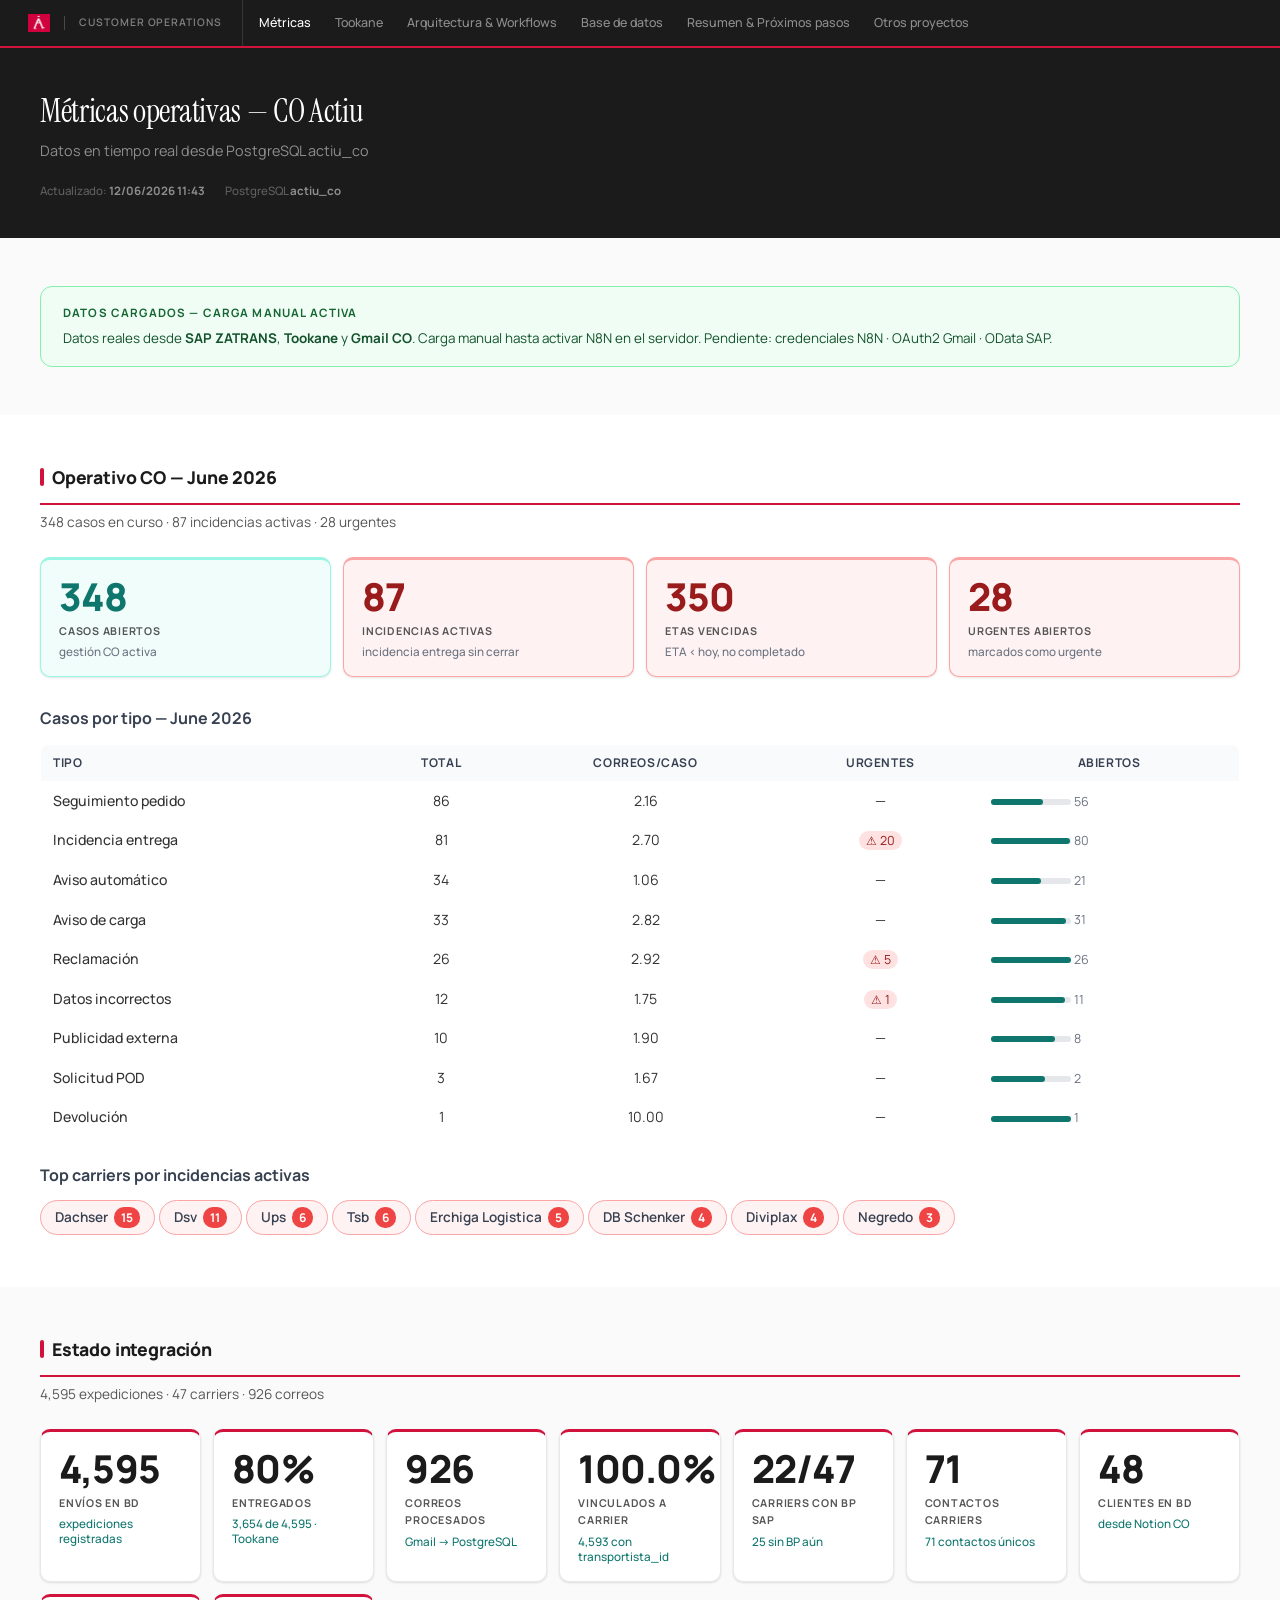
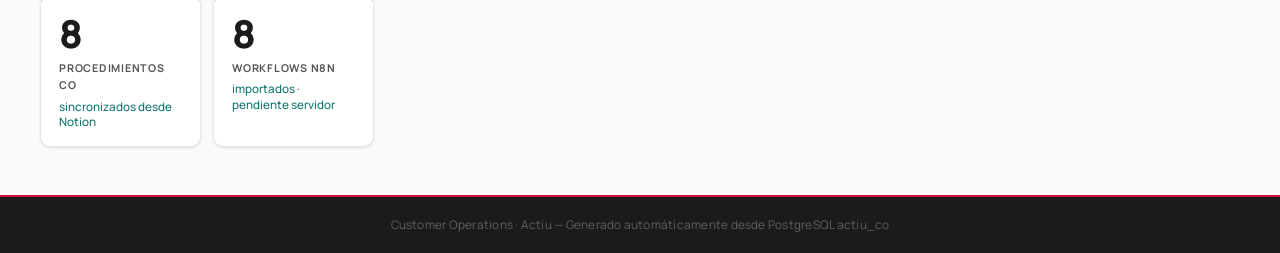
==== index.html @ 45775bd5 "resumen ejecutivo: tono mas moderado en acuerdo SAP-N8N" ====
<!DOCTYPE html>
<html lang="es">
<head>
<meta charset="utf-8"/>
<meta name="viewport" content="width=device-width, initial-scale=1.0"/>
<title>CO Actiu &mdash; SAP &harr; Tookane</title>
<link rel="preconnect" href="https://fonts.googleapis.com"/>
<link rel="preconnect" href="https://fonts.gstatic.com" crossorigin="anonymous"/>
<link href="https://fonts.googleapis.com/css2?family=Instrument+Serif:ital@0;1&amp;family=Manrope:wght@400;500;600;700;800&amp;display=swap" rel="stylesheet"/>
<style>/* ── Variables — Actiu brand (actiu.com/es) ──────────────────────── */
:root {
  --black:   #1B1B1B;
  --orange:  #D1123C;   /* primary: Actiu deep red */
  --orange2: #B01035;   /* hover: darker red */
  --teal:    #0F766E;
  --red:     #B91C1C;
  --amber:   #92400E;
  --green:   #166534;
  --purple:  #6B21A8;
  --gray5:   #6B7280;
  --gray3:   #D1D5DB;
  --gray1:   #fafafa;
  --white:   #FFFFFF;
  --text:    #333333;
  --text2:   #555555;
  --border:  #E8E8E8;
  --radius:  10px;
  --shadow:  0 1px 3px rgba(0,0,0,.07), 0 1px 2px rgba(0,0,0,.05);
}

/* ── Reset ───────────────────────────────────────────────────────── */
*, *::before, *::after { box-sizing: border-box; margin: 0; padding: 0; }
html { scroll-behavior: smooth; }
body {
  font-family: 'Manrope', -apple-system, sans-serif;
  background: var(--gray1);
  color: var(--text);
  font-size: 15px;
  line-height: 1.65;
  -webkit-font-smoothing: antialiased;
  display: flex;
  flex-direction: column;
  min-height: 100vh;
}

/* ── STICKY FOOTER ───────────────────────────────────────────────── */
.page-content { flex: 1; display: flex; flex-direction: column; }

::-webkit-scrollbar { width: 6px; height: 6px; }
::-webkit-scrollbar-track { background: transparent; }
::-webkit-scrollbar-thumb { background: var(--gray3); border-radius: 3px; }

/* ── NAV ─────────────────────────────────────────────────────────── */
nav {
  position: sticky; top: 0; z-index: 200;
  background: var(--black);
  padding: 0 28px;
  display: flex; align-items: stretch; gap: 0;
  flex-wrap: wrap;
  border-bottom: 2px solid var(--orange);
}
.nav-brand {
  display: flex; align-items: center; gap: 8px;
  padding: 14px 20px 14px 0; margin-right: 4px;
  border-right: 1px solid rgba(255,255,255,.12);
  white-space: nowrap;
  text-decoration: none;
}
.nav-brand .logo-dot {
  width: 8px; height: 8px; border-radius: 50%;
  background: var(--orange); flex-shrink: 0;
}
.nav-brand span { color: white; font-weight: 800; font-size: .9rem; letter-spacing: .03em; }
nav a.nav-link {
  color: rgba(255,255,255,.5);
  text-decoration: none;
  padding: 0 12px;
  font-size: .78rem; font-weight: 500;
  display: flex; align-items: center;
  transition: color .12s, background .12s;
  white-space: nowrap;
  border-bottom: 2px solid transparent;
  margin-bottom: -2px;
}
nav a.nav-link:hover { color: white; background: rgba(255,255,255,.06); border-bottom-color: var(--orange); }
nav a.nav-link.active { color: white; border-bottom-color: var(--orange); }

/* ── HERO ────────────────────────────────────────────────────────── */
.hero { background: var(--black); color: white; padding: 44px 40px 38px; }
.hero-inner { max-width: 900px; }
.hero h1 {
  font-family: 'Instrument Serif', Georgia, serif;
  font-size: 2rem; font-weight: 400;
  letter-spacing: -.01em; line-height: 1.2; margin-bottom: 9px;
}
.hero p { color: rgba(255,255,255,.5); font-size: .9rem; max-width: 580px; }
.hero-meta { margin-top: 18px; display: flex; gap: 20px; align-items: center; flex-wrap: wrap; }
.hero-chip { font-size: .72rem; color: rgba(255,255,255,.3); font-weight: 500; }
.hero-chip strong { color: rgba(255,255,255,.5); }

/* ── SECTION ─────────────────────────────────────────────────────── */
section { padding: 48px 40px; background: var(--white); }
section:nth-child(odd) { background: var(--gray1); }
h2.section-title {
  font-size: 1.1rem; font-weight: 800; color: var(--black);
  letter-spacing: -.01em;
  padding-bottom: 11px;
  border-bottom: 2px solid var(--orange);
  display: flex; align-items: center; gap: 8px;
  margin-bottom: 6px;
}
h2.section-title::before {
  content: ''; display: inline-block;
  width: 4px; height: 18px; background: var(--orange);
  border-radius: 2px; flex-shrink: 0;
}
p.section-sub { color: var(--text2); font-size: .85rem; margin-bottom: 24px; }

/* ── KPI GRID ────────────────────────────────────────────────────── */
.kpi-grid {
  display: grid;
  grid-template-columns: repeat(auto-fill, minmax(160px, 1fr));
  gap: 12px;
}
.kpi-card {
  background: var(--white);
  border-radius: var(--radius);
  padding: 18px 18px 16px;
  border: 1px solid var(--border);
  border-top: 3px solid var(--orange);
  box-shadow: var(--shadow);
  transition: transform .12s, box-shadow .12s;
}
.kpi-card:hover { transform: translateY(-1px); box-shadow: 0 4px 12px rgba(0,0,0,.09); }
.kpi-card .kpi-value {
  font-size: 2.4rem; font-weight: 900;
  color: var(--black); line-height: 1; letter-spacing: -.02em;
}
.kpi-card .kpi-label {
  font-size: .67rem; color: var(--text2);
  font-weight: 700; letter-spacing: .07em; text-transform: uppercase;
  margin-top: 6px;
}
.kpi-card .kpi-sub { font-size: .73rem; color: var(--teal); margin-top: 5px; font-weight: 500; line-height: 1.3; }

/* ── NOTEBOOK CONTENT ────────────────────────────────────────────── */
.nb-markdown h1, .nb-markdown h2 {
  font-size: 1.05rem; font-weight: 800; color: var(--black);
  margin: 28px 0 7px; padding-bottom: 5px;
  border-bottom: 1px solid var(--border);
}
.nb-markdown h3 { font-size: .95rem; font-weight: 700; color: #222; margin: 20px 0 4px; }
.nb-markdown h4 { font-size: .87rem; font-weight: 600; color: #444; margin: 14px 0 3px; }
.nb-markdown p { color: #333; margin: 0 0 10px; font-size: .91rem; }
.nb-markdown ul, .nb-markdown ol { padding-left: 20px; margin: 0 0 10px; color: #333; font-size: .91rem; }
.nb-markdown li { margin-bottom: 3px; }
.nb-markdown strong { color: var(--black); font-weight: 700; }
.nb-markdown em { color: #555; }
.nb-markdown code {
  background: #F0EFED; padding: 1px 5px; border-radius: 3px;
  font-family: 'Fira Code', 'SF Mono', Consolas, monospace;
  font-size: .83em; color: var(--black);
}
.nb-markdown blockquote {
  border-left: 3px solid var(--orange); margin: 12px 0; padding: 9px 14px;
  background: #FEF5EC; color: #7A3A0A; border-radius: 0 4px 4px 0; font-size: .9rem;
}
.nb-markdown hr { border: none; border-top: 1px solid var(--border); margin: 20px 0; }
.nb-output { margin: 18px 0; }
.nb-output img { max-width: 100%; display: block; margin: 0 auto; border-radius: 6px; box-shadow: var(--shadow); }

/* notebook tables */
.nb-output table, .nb-markdown table {
  border-collapse: collapse; font-size: .8rem;
  margin: 0 auto 14px; width: auto; max-width: 100%;
  border-radius: 6px; overflow: hidden; box-shadow: var(--shadow);
}
.nb-output table th, .nb-markdown table th {
  background: var(--black); color: white;
  padding: 8px 13px; text-align: left;
  font-weight: 700; font-size: .74rem; letter-spacing: .04em; white-space: nowrap;
}
.nb-output table td, .nb-markdown table td {
  padding: 7px 13px; border-bottom: 1px solid var(--border);
  vertical-align: top; background: white;
}
.nb-output table tr:nth-child(even) td { background: var(--gray1); }
.nb-output table tr:hover td { background: rgba(209,18,60,.05); }
.nb-output pre {
  background: #F0EFED; border: 1px solid var(--border); border-radius: 6px;
  padding: 11px 14px; font-size: .78rem; color: #333; overflow-x: auto;
  font-family: 'Fira Code', 'SF Mono', Consolas, monospace;
}

/* ── DATA TABLE ──────────────────────────────────────────────────── */
.table-scroll {
  overflow-x: auto; border-radius: var(--radius);
  box-shadow: var(--shadow); border: 1px solid var(--border);
  overflow: hidden;
}
table.data-table { border-collapse: collapse; font-size: .79rem; width: 100%; min-width: 860px; background: white; }
table.data-table thead th {
  background: var(--orange); color: white;
  padding: 11px 14px; text-align: left;
  font-weight: 700; font-size: .71rem; letter-spacing: .05em; text-transform: uppercase;
  white-space: nowrap; position: sticky; top: 0; z-index: 1;
}
table.data-table thead th:first-child { position: sticky; top: 0; left: 0; z-index: 2; }
table.data-table tbody td { padding: 8px 14px; border-bottom: 1px solid var(--border); vertical-align: top; }
table.data-table tbody tr:nth-child(even) td { background: var(--gray1); }
table.data-table tbody tr:hover td { background: rgba(209,18,60,.05); transition: background .1s; }
table.data-table tbody td:first-child { font-weight: 600; color: var(--black); }
table.data-table code {
  font-family: 'Fira Code', 'SF Mono', Consolas, monospace;
  font-size: .8em; color: var(--black); background: #F0EFED; padding: 1px 4px; border-radius: 3px;
}

/* ── BADGES ──────────────────────────────────────────────────────── */
.badge { display: inline-block; border-radius: 4px; padding: 2px 7px; font-size: .68rem; font-weight: 700; white-space: nowrap; letter-spacing: .02em; }
.badge-ok      { background: #DCFCE7; color: #14532D; }
.badge-extra   { background: #FEF9C3; color: #713F12; }
.badge-parcial { background: #FEF3C7; color: #92400E; }
.badge-no      { background: #FEE2E2; color: #7F1D1D; }
.badge-si      { background: #DCFCE7; color: #14532D; }
.badge-eval    { background: #EDE9FE; color: #4C1D95; }
.badge-posible { background: #FEF3C7; color: #92400E; }
.badge-yaesta  { background: #DBEAFE; color: #1E3A8A; }

/* ── STEPS ───────────────────────────────────────────────────────── */
.steps-grid { display: grid; grid-template-columns: repeat(auto-fill, minmax(300px, 1fr)); gap: 12px; }
.step-item {
  background: var(--white); border-radius: var(--radius);
  padding: 15px 17px; display: flex; align-items: flex-start; gap: 12px;
  border: 1px solid var(--border); box-shadow: var(--shadow);
  transition: border-color .15s, transform .12s;
}
.step-item:hover { border-color: var(--orange); transform: translateY(-1px); }
.step-num {
  min-width: 27px; height: 27px; border-radius: 50%;
  display: flex; align-items: center; justify-content: center;
  font-weight: 800; font-size: .78rem; color: white; flex-shrink: 0;
}
.step-title { font-weight: 700; font-size: .87rem; color: var(--black); margin-bottom: 3px; line-height: 1.3; }
.step-desc  { font-size: .77rem; color: var(--text2); line-height: 1.45; }

/* ═══════════════════════════════════════════════════════════════════
   ARQUITECTURA DIAGRAM
   ═══════════════════════════════════════════════════════════════════ */
.arch-diagram {
  display: flex; align-items: center; justify-content: center;
  gap: 0; padding: 32px 0 16px; flex-wrap: wrap;
  overflow-x: auto;
}
.arch-col { display: flex; flex-direction: column; align-items: center; gap: 12px; }
.arch-col-hub { gap: 0; }

.arch-node {
  border-radius: 10px; padding: 14px 18px;
  display: flex; flex-direction: column; align-items: center; gap: 7px;
  min-width: 110px; text-align: center;
  box-shadow: 0 2px 8px rgba(0,0,0,.18);
  position: relative;
}
.arch-node-icon { width: 40px; height: 40px; display: flex; align-items: center; justify-content: center; }
.arch-node-icon img { width: 36px; height: 36px; object-fit: contain; filter: brightness(0) invert(1); }
.arch-node-name { font-weight: 800; font-size: .82rem; color: #fff; letter-spacing: .01em; line-height: 1.2; }
.arch-node-detail { font-size: .68rem; color: rgba(255,255,255,.65); line-height: 1.3; }

.node-sap      { background: #0070F2; }
.node-n8n      { background: #EA4B35; min-width: 130px; padding: 18px 22px; }
.node-tookane  { background: #00897B; }
.node-pg       { background: #336791; }
.node-gmail    { background: #EA4335; }
.node-sheets   { background: #34A853; }
.node-gemini   { background: #4A90D9; }
.node-calendar { background: #4285F4; }

/* Connection arrows between columns */
.arch-arrow {
  display: flex; flex-direction: column; align-items: center; justify-content: center;
  gap: 12px; padding: 0 8px; flex-shrink: 0;
}
.arch-arrow-line {
  width: 36px; height: 2px; background: var(--border); position: relative; flex-shrink: 0;
}
.arch-arrow-line::after {
  content: ''; position: absolute; right: -1px; top: -4px;
  border-left: 7px solid var(--border); border-top: 5px solid transparent; border-bottom: 5px solid transparent;
}

/* Tookane custom icon (truck SVG) */
.tookane-truck { font-size: 22px; line-height: 1; }

/* N8N hub badge */
.n8n-badge {
  background: rgba(255,255,255,.15); border-radius: 20px;
  padding: 2px 8px; font-size: .65rem; color: rgba(255,255,255,.8);
  font-weight: 700; letter-spacing: .04em; margin-top: -2px;
}

/* ═══════════════════════════════════════════════════════════════════
   WORKFLOW NODES (n8n style)
   ═══════════════════════════════════════════════════════════════════ */
.wf-grid {
  display: grid; grid-template-columns: repeat(auto-fill, minmax(320px, 1fr)); gap: 10px;
  margin-top: 16px;
}
.wf-node {
  border-radius: 8px; overflow: hidden;
  border: 1px solid var(--border); box-shadow: var(--shadow);
  background: var(--white); transition: box-shadow .15s, transform .12s;
}
.wf-node:hover { box-shadow: 0 4px 14px rgba(0,0,0,.1); transform: translateY(-1px); }
.wf-node-header {
  padding: 9px 14px; display: flex; align-items: center; gap: 10px;
}
.wf-node-header img { width: 18px; height: 18px; filter: brightness(0) invert(1); flex-shrink: 0; }
.wf-node-id {
  background: rgba(255,255,255,.22); border-radius: 4px;
  padding: 1px 6px; font-size: .65rem; font-weight: 800;
  color: white; letter-spacing: .04em; flex-shrink: 0;
}
.wf-node-title { font-size: .82rem; font-weight: 700; color: white; flex: 1; line-height: 1.3; }
.wf-node-status {
  width: 8px; height: 8px; border-radius: 50%; flex-shrink: 0;
}
.wf-status-ok     { background: #4ADE80; }
.wf-status-wait   { background: #FCD34D; }
.wf-status-block  { background: #F87171; }

.wf-node-body { padding: 10px 14px 12px; }
.wf-trigger {
  font-size: .72rem; color: var(--text2); margin-bottom: 7px;
  display: flex; align-items: flex-start; gap: 5px;
}
.wf-trigger-icon { font-size: .8rem; flex-shrink: 0; margin-top: 1px; }
.wf-steps {
  display: flex; flex-wrap: wrap; gap: 5px;
}
.wf-step {
  background: var(--gray1); border: 1px solid var(--border);
  border-radius: 5px; padding: 2px 8px;
  font-size: .68rem; color: var(--text2); font-weight: 500;
}
.wf-step-arrow { color: var(--gray5); font-size: .7rem; align-self: center; }
.wf-beneficia {
  display: flex; align-items: flex-start; gap: 5px;
  font-size: .69rem; color: var(--text2); margin-bottom: 6px;
}
.wf-kpi-row {
  display: grid; grid-template-columns: 1fr 1fr; gap: 7px; margin-top: 8px;
}
.wf-kpi {
  border-radius: 6px; padding: 7px 10px; font-size: .72rem; line-height: 1.45;
}
.wf-kpi-lbl {
  font-size: .6rem; font-weight: 700; text-transform: uppercase;
  letter-spacing: .06em; margin-bottom: 3px;
}
.wf-kpi-antes   { background: #FEE2E2; color: #7F1D1D; }
.wf-kpi-antes   .wf-kpi-lbl { color: #991B1B; }
.wf-kpi-despues { background: #DCFCE7; color: #14532D; }
.wf-kpi-despues .wf-kpi-lbl { color: #166534; }
.wf-blocker {
  margin-top: 7px; padding: 5px 9px;
  background: #FEF2F2; border-radius: 5px; border-left: 3px solid #EF4444;
  font-size: .69rem; color: #991B1B;
}

/* ═══════════════════════════════════════════════════════════════════
   POSTGRESQL SCHEMA DIAGRAM
   ═══════════════════════════════════════════════════════════════════ */
.pg-schema-grid {
  display: grid; grid-template-columns: repeat(auto-fill, minmax(240px, 1fr)); gap: 12px;
  margin-top: 16px;
}
.pg-table-card {
  border-radius: 8px; overflow: hidden;
  border: 1px solid #C8D9EC; box-shadow: var(--shadow);
  background: white; font-size: .75rem;
}
.pg-table-header {
  background: #336791; color: white;
  padding: 8px 12px; display: flex; align-items: center; gap: 8px;
}
.pg-table-header img { width: 16px; height: 16px; filter: brightness(0) invert(1); flex-shrink: 0; }
.pg-table-name { font-weight: 800; font-size: .82rem; flex: 1; letter-spacing: .01em; }
.pg-row-count {
  background: rgba(255,255,255,.18); border-radius: 10px;
  padding: 1px 7px; font-size: .65rem; font-weight: 700; white-space: nowrap;
}
.pg-columns { padding: 6px 0; }
.pg-col-row {
  display: flex; align-items: center; gap: 6px;
  padding: 3px 12px; border-bottom: 1px solid #EEF4FA;
}
.pg-col-row:last-child { border-bottom: none; }
.pg-col-name { font-family: 'Fira Code', Consolas, monospace; font-size: .72rem; color: var(--black); flex: 1; }
.pg-col-type { font-size: .65rem; color: #5D93C0; background: #EBF5FB; border-radius: 3px; padding: 1px 5px; white-space: nowrap; }
.pg-col-pk   { font-size: .6rem; font-weight: 800; color: #D97706; background: #FEF3C7; border-radius: 3px; padding: 1px 5px; }
.pg-col-fk   { font-size: .6rem; font-weight: 700; color: #7C3AED; background: #EDE9FE; border-radius: 3px; padding: 1px 5px; }
.pg-col-null { font-size: .6rem; color: #9CA3AF; }
.pg-fks-row {
  padding: 5px 12px 7px; background: #F8FBFF;
  border-top: 1px solid #C8D9EC;
  font-size: .67rem; color: #4A6FA5;
  display: flex; flex-wrap: wrap; gap: 4px; align-items: center;
}
.pg-fk-arrow { color: #A0B4C8; font-size: .7rem; }
.pg-fk-tag {
  background: #EDE9FE; color: #5B21B6; border-radius: 3px;
  padding: 1px 5px; font-weight: 600;
}

/* ── FOOTER ──────────────────────────────────────────────────────── */
footer {
  background: var(--black); border-top: 2px solid var(--orange);
  color: rgba(255,255,255,.3); text-align: center;
  padding: 18px; font-size: .74rem; letter-spacing: .02em;
}

/* ── RESPONSIVE ──────────────────────────────────────────────────── */
@media (max-width: 640px) {
  .hero { padding: 30px 18px 26px; }
  section { padding: 32px 18px; }
  nav { padding: 0 14px; }
  .hero h1 { font-size: 1.35rem; }
  .kpi-grid { grid-template-columns: repeat(2, 1fr); }
}
</style>
</head>
<body>

<nav><a href="index.html" class="nav-brand"><img src="actiu-logo.png" alt="Actiu" style="height:18px;width:auto;display:block;" /><span style="width:1px;height:14px;background:rgba(255,255,255,.2);margin:0 6px;"></span><span style="font-size:.65rem;font-weight:600;color:rgba(255,255,255,.45);text-transform:uppercase;letter-spacing:.09em;">Customer Operations</span></a><a href="index.html" class="nav-link active">M&eacute;tricas</a><a href="por-que-automatizar.html" class="nav-link">Tookane</a><a href="arquitectura.html" class="nav-link">Arquitectura &amp; Workflows</a><a href="base-de-datos.html" class="nav-link">Base de datos</a><a href="resumen.html" class="nav-link">Resumen &amp; Pr&oacute;ximos pasos</a><a href="otros-proyectos.html" class="nav-link">Otros proyectos</a></nav>

<div class="hero">
  <div class="hero-inner">
    <h1>M&eacute;tricas operativas &mdash; CO Actiu</h1>
    <p>Datos en tiempo real desde PostgreSQL actiu_co</p>
    <div class="hero-meta">
      <span class="hero-chip">Actualizado: <strong>12/06/2026 11:43</strong></span>
      <span class="hero-chip">PostgreSQL <strong>actiu_co</strong></span>
    </div>
  </div>
</div>

<div class="page-content">
<section id="metricas-contexto">
<div style="background:#F0FDF4;border:1.5px solid #86EFAC;border-radius:12px;padding:16px 22px;margin-bottom:0"><div style="font-size:.72rem;font-weight:700;color:#166534;text-transform:uppercase;letter-spacing:.1em;margin-bottom:6px">Datos cargados &mdash; carga manual activa</div><p style="font-size:.84rem;color:#14532D;margin:0;line-height:1.6">Datos reales desde <strong>SAP ZATRANS</strong>, <strong>Tookane</strong> y <strong>Gmail CO</strong>. Carga manual hasta activar N8N en el servidor. Pendiente: credenciales N8N &middot; OAuth2 Gmail &middot; OData SAP.</p></div>
</section>
<section id="operativo-co">
<h2 class="section-title">Operativo CO &mdash; June 2026</h2>
<p class="section-sub">348 casos en curso &middot; 87 incidencias activas &middot; 28 urgentes</p>
<div class="kpi-grid" style="grid-template-columns:repeat(4,1fr)"><div class="kpi-card" style="background:#F0FDFA;border-color:#99F6E4"><div class="kpi-value" style="color:#0F766E">348</div><div class="kpi-label">Casos abiertos</div><div class="kpi-sub" style="color:#6B7280">gestión CO activa</div></div><div class="kpi-card" style="background:#FEF2F2;border-color:#FCA5A5"><div class="kpi-value" style="color:#991B1B">87</div><div class="kpi-label">Incidencias activas</div><div class="kpi-sub" style="color:#6B7280">incidencia entrega sin cerrar</div></div><div class="kpi-card" style="background:#FEF2F2;border-color:#FCA5A5"><div class="kpi-value" style="color:#991B1B">350</div><div class="kpi-label">ETAs vencidas</div><div class="kpi-sub" style="color:#6B7280">ETA < hoy, no completado</div></div><div class="kpi-card" style="background:#FEF2F2;border-color:#FCA5A5"><div class="kpi-value" style="color:#991B1B">28</div><div class="kpi-label">Urgentes abiertos</div><div class="kpi-sub" style="color:#6B7280">marcados como urgente</div></div></div>
<h3 style="font-size:1rem;font-weight:700;color:#374151;margin:28px 0 12px">Casos por tipo &mdash; June 2026</h3>
<div style="overflow-x:auto"><table style="width:100%;border-collapse:collapse;font-size:.88rem;border:1px solid #E5E7EB;border-radius:8px;overflow:hidden"><thead><tr><th style="background:#F8FAFC;font-size:.75rem;font-weight:700;color:#374151;text-transform:uppercase;letter-spacing:.05em;padding:8px 12px;text-align:left">Tipo</th><th style="background:#F8FAFC;font-size:.75rem;font-weight:700;color:#374151;text-transform:uppercase;letter-spacing:.05em;padding:8px 12px;text-align:center">Total</th><th style="background:#F8FAFC;font-size:.75rem;font-weight:700;color:#374151;text-transform:uppercase;letter-spacing:.05em;padding:8px 12px;text-align:center">Correos/caso</th><th style="background:#F8FAFC;font-size:.75rem;font-weight:700;color:#374151;text-transform:uppercase;letter-spacing:.05em;padding:8px 12px;text-align:center">Urgentes</th><th style="background:#F8FAFC;font-size:.75rem;font-weight:700;color:#374151;text-transform:uppercase;letter-spacing:.05em;padding:8px 12px">Abiertos</th></tr></thead><tbody style="background:#fff"><tr><td style="padding:8px 12px;font-weight:500">Seguimiento pedido</td><td style="padding:8px 12px;text-align:center">86</td><td style="padding:8px 12px;text-align:center">2.16</td><td style="padding:8px 12px;text-align:center">&mdash;</td><td style="padding:8px 12px"><div style="background:#E5E7EB;border-radius:4px;height:6px;width:80px;display:inline-block;vertical-align:middle"><div style="background:#0F766E;height:6px;border-radius:4px;width:65%"></div></div> <span style="font-size:.78rem;color:#6B7280">56</span></td></tr><tr><td style="padding:8px 12px;font-weight:500">Incidencia entrega</td><td style="padding:8px 12px;text-align:center">81</td><td style="padding:8px 12px;text-align:center">2.70</td><td style="padding:8px 12px;text-align:center"><span style="background:#FEE2E2;color:#991B1B;padding:1px 7px;border-radius:10px;font-size:.78rem">⚠ 20</span></td><td style="padding:8px 12px"><div style="background:#E5E7EB;border-radius:4px;height:6px;width:80px;display:inline-block;vertical-align:middle"><div style="background:#0F766E;height:6px;border-radius:4px;width:99%"></div></div> <span style="font-size:.78rem;color:#6B7280">80</span></td></tr><tr><td style="padding:8px 12px;font-weight:500">Aviso automático</td><td style="padding:8px 12px;text-align:center">34</td><td style="padding:8px 12px;text-align:center">1.06</td><td style="padding:8px 12px;text-align:center">&mdash;</td><td style="padding:8px 12px"><div style="background:#E5E7EB;border-radius:4px;height:6px;width:80px;display:inline-block;vertical-align:middle"><div style="background:#0F766E;height:6px;border-radius:4px;width:62%"></div></div> <span style="font-size:.78rem;color:#6B7280">21</span></td></tr><tr><td style="padding:8px 12px;font-weight:500">Aviso de carga</td><td style="padding:8px 12px;text-align:center">33</td><td style="padding:8px 12px;text-align:center">2.82</td><td style="padding:8px 12px;text-align:center">&mdash;</td><td style="padding:8px 12px"><div style="background:#E5E7EB;border-radius:4px;height:6px;width:80px;display:inline-block;vertical-align:middle"><div style="background:#0F766E;height:6px;border-radius:4px;width:94%"></div></div> <span style="font-size:.78rem;color:#6B7280">31</span></td></tr><tr><td style="padding:8px 12px;font-weight:500">Reclamación</td><td style="padding:8px 12px;text-align:center">26</td><td style="padding:8px 12px;text-align:center">2.92</td><td style="padding:8px 12px;text-align:center"><span style="background:#FEE2E2;color:#991B1B;padding:1px 7px;border-radius:10px;font-size:.78rem">⚠ 5</span></td><td style="padding:8px 12px"><div style="background:#E5E7EB;border-radius:4px;height:6px;width:80px;display:inline-block;vertical-align:middle"><div style="background:#0F766E;height:6px;border-radius:4px;width:100%"></div></div> <span style="font-size:.78rem;color:#6B7280">26</span></td></tr><tr><td style="padding:8px 12px;font-weight:500">Datos incorrectos</td><td style="padding:8px 12px;text-align:center">12</td><td style="padding:8px 12px;text-align:center">1.75</td><td style="padding:8px 12px;text-align:center"><span style="background:#FEE2E2;color:#991B1B;padding:1px 7px;border-radius:10px;font-size:.78rem">⚠ 1</span></td><td style="padding:8px 12px"><div style="background:#E5E7EB;border-radius:4px;height:6px;width:80px;display:inline-block;vertical-align:middle"><div style="background:#0F766E;height:6px;border-radius:4px;width:92%"></div></div> <span style="font-size:.78rem;color:#6B7280">11</span></td></tr><tr><td style="padding:8px 12px;font-weight:500">Publicidad externa</td><td style="padding:8px 12px;text-align:center">10</td><td style="padding:8px 12px;text-align:center">1.90</td><td style="padding:8px 12px;text-align:center">&mdash;</td><td style="padding:8px 12px"><div style="background:#E5E7EB;border-radius:4px;height:6px;width:80px;display:inline-block;vertical-align:middle"><div style="background:#0F766E;height:6px;border-radius:4px;width:80%"></div></div> <span style="font-size:.78rem;color:#6B7280">8</span></td></tr><tr><td style="padding:8px 12px;font-weight:500">Solicitud POD</td><td style="padding:8px 12px;text-align:center">3</td><td style="padding:8px 12px;text-align:center">1.67</td><td style="padding:8px 12px;text-align:center">&mdash;</td><td style="padding:8px 12px"><div style="background:#E5E7EB;border-radius:4px;height:6px;width:80px;display:inline-block;vertical-align:middle"><div style="background:#0F766E;height:6px;border-radius:4px;width:67%"></div></div> <span style="font-size:.78rem;color:#6B7280">2</span></td></tr><tr><td style="padding:8px 12px;font-weight:500">Devolución</td><td style="padding:8px 12px;text-align:center">1</td><td style="padding:8px 12px;text-align:center">10.00</td><td style="padding:8px 12px;text-align:center">&mdash;</td><td style="padding:8px 12px"><div style="background:#E5E7EB;border-radius:4px;height:6px;width:80px;display:inline-block;vertical-align:middle"><div style="background:#0F766E;height:6px;border-radius:4px;width:100%"></div></div> <span style="font-size:.78rem;color:#6B7280">1</span></td></tr></tbody></table></div>
<h3 style="font-size:1rem;font-weight:700;color:#374151;margin:24px 0 8px">Top carriers por incidencias activas</h3>
<div style="margin-top:8px"><span style="display:inline-flex;align-items:center;gap:6px;background:#FEF2F2;border:1px solid #FCA5A5;border-radius:20px;padding:5px 14px;font-size:.85rem;margin:4px 4px 4px 0"><span style="font-weight:600;color:#374151">Dachser</span><span style="background:#EF4444;color:#fff;border-radius:10px;padding:1px 7px;font-size:.75rem;font-weight:700">15</span></span><span style="display:inline-flex;align-items:center;gap:6px;background:#FEF2F2;border:1px solid #FCA5A5;border-radius:20px;padding:5px 14px;font-size:.85rem;margin:4px 4px 4px 0"><span style="font-weight:600;color:#374151">Dsv</span><span style="background:#EF4444;color:#fff;border-radius:10px;padding:1px 7px;font-size:.75rem;font-weight:700">11</span></span><span style="display:inline-flex;align-items:center;gap:6px;background:#FEF2F2;border:1px solid #FCA5A5;border-radius:20px;padding:5px 14px;font-size:.85rem;margin:4px 4px 4px 0"><span style="font-weight:600;color:#374151">Ups</span><span style="background:#EF4444;color:#fff;border-radius:10px;padding:1px 7px;font-size:.75rem;font-weight:700">6</span></span><span style="display:inline-flex;align-items:center;gap:6px;background:#FEF2F2;border:1px solid #FCA5A5;border-radius:20px;padding:5px 14px;font-size:.85rem;margin:4px 4px 4px 0"><span style="font-weight:600;color:#374151">Tsb</span><span style="background:#EF4444;color:#fff;border-radius:10px;padding:1px 7px;font-size:.75rem;font-weight:700">6</span></span><span style="display:inline-flex;align-items:center;gap:6px;background:#FEF2F2;border:1px solid #FCA5A5;border-radius:20px;padding:5px 14px;font-size:.85rem;margin:4px 4px 4px 0"><span style="font-weight:600;color:#374151">Erchiga Logistica</span><span style="background:#EF4444;color:#fff;border-radius:10px;padding:1px 7px;font-size:.75rem;font-weight:700">5</span></span><span style="display:inline-flex;align-items:center;gap:6px;background:#FEF2F2;border:1px solid #FCA5A5;border-radius:20px;padding:5px 14px;font-size:.85rem;margin:4px 4px 4px 0"><span style="font-weight:600;color:#374151">DB Schenker</span><span style="background:#EF4444;color:#fff;border-radius:10px;padding:1px 7px;font-size:.75rem;font-weight:700">4</span></span><span style="display:inline-flex;align-items:center;gap:6px;background:#FEF2F2;border:1px solid #FCA5A5;border-radius:20px;padding:5px 14px;font-size:.85rem;margin:4px 4px 4px 0"><span style="font-weight:600;color:#374151">Diviplax</span><span style="background:#EF4444;color:#fff;border-radius:10px;padding:1px 7px;font-size:.75rem;font-weight:700">4</span></span><span style="display:inline-flex;align-items:center;gap:6px;background:#FEF2F2;border:1px solid #FCA5A5;border-radius:20px;padding:5px 14px;font-size:.85rem;margin:4px 4px 4px 0"><span style="font-weight:600;color:#374151">Negredo</span><span style="background:#EF4444;color:#fff;border-radius:10px;padding:1px 7px;font-size:.75rem;font-weight:700">3</span></span></div>
</section>
<section id="integracion">
<h2 class="section-title">Estado integraci&oacute;n</h2>
<p class="section-sub">4,595 expediciones &middot; 47 carriers &middot; 926 correos</p>
<div class="kpi-grid"><div class="kpi-card"><div class="kpi-value">4,595</div><div class="kpi-label">Env&iacute;os en BD</div><div class="kpi-sub">expediciones registradas</div></div><div class="kpi-card"><div class="kpi-value">80%</div><div class="kpi-label">Entregados</div><div class="kpi-sub">3,654 de 4,595 &middot; Tookane</div></div><div class="kpi-card"><div class="kpi-value">926</div><div class="kpi-label">Correos procesados</div><div class="kpi-sub">Gmail &rarr; PostgreSQL</div></div><div class="kpi-card"><div class="kpi-value">100.0%</div><div class="kpi-label">Vinculados a carrier</div><div class="kpi-sub">4,593 con transportista_id</div></div><div class="kpi-card"><div class="kpi-value">22/47</div><div class="kpi-label">Carriers con BP SAP</div><div class="kpi-sub">25 sin BP a&uacute;n</div></div><div class="kpi-card"><div class="kpi-value">71</div><div class="kpi-label">Contactos carriers</div><div class="kpi-sub">71 contactos &uacute;nicos</div></div><div class="kpi-card"><div class="kpi-value">48</div><div class="kpi-label">Clientes en BD</div><div class="kpi-sub">desde Notion CO</div></div><div class="kpi-card"><div class="kpi-value">8</div><div class="kpi-label">Procedimientos CO</div><div class="kpi-sub">sincronizados desde Notion</div></div><div class="kpi-card"><div class="kpi-value">8</div><div class="kpi-label">Workflows N8N</div><div class="kpi-sub">importados &middot; pendiente servidor</div></div></div>
</section>

</div>

<footer>Customer Operations &middot; Actiu &mdash; Generado autom&aacute;ticamente desde PostgreSQL actiu_co</footer>

<script>(function(){var _V="2026-06-12T11:43:41";setInterval(function(){fetch("version.json?_="+Date.now()).then(function(r){return r.json();}).then(function(d){if(d.ts!==_V)location.reload();}).catch(function(){});},300000);})();</script></body>
</html>
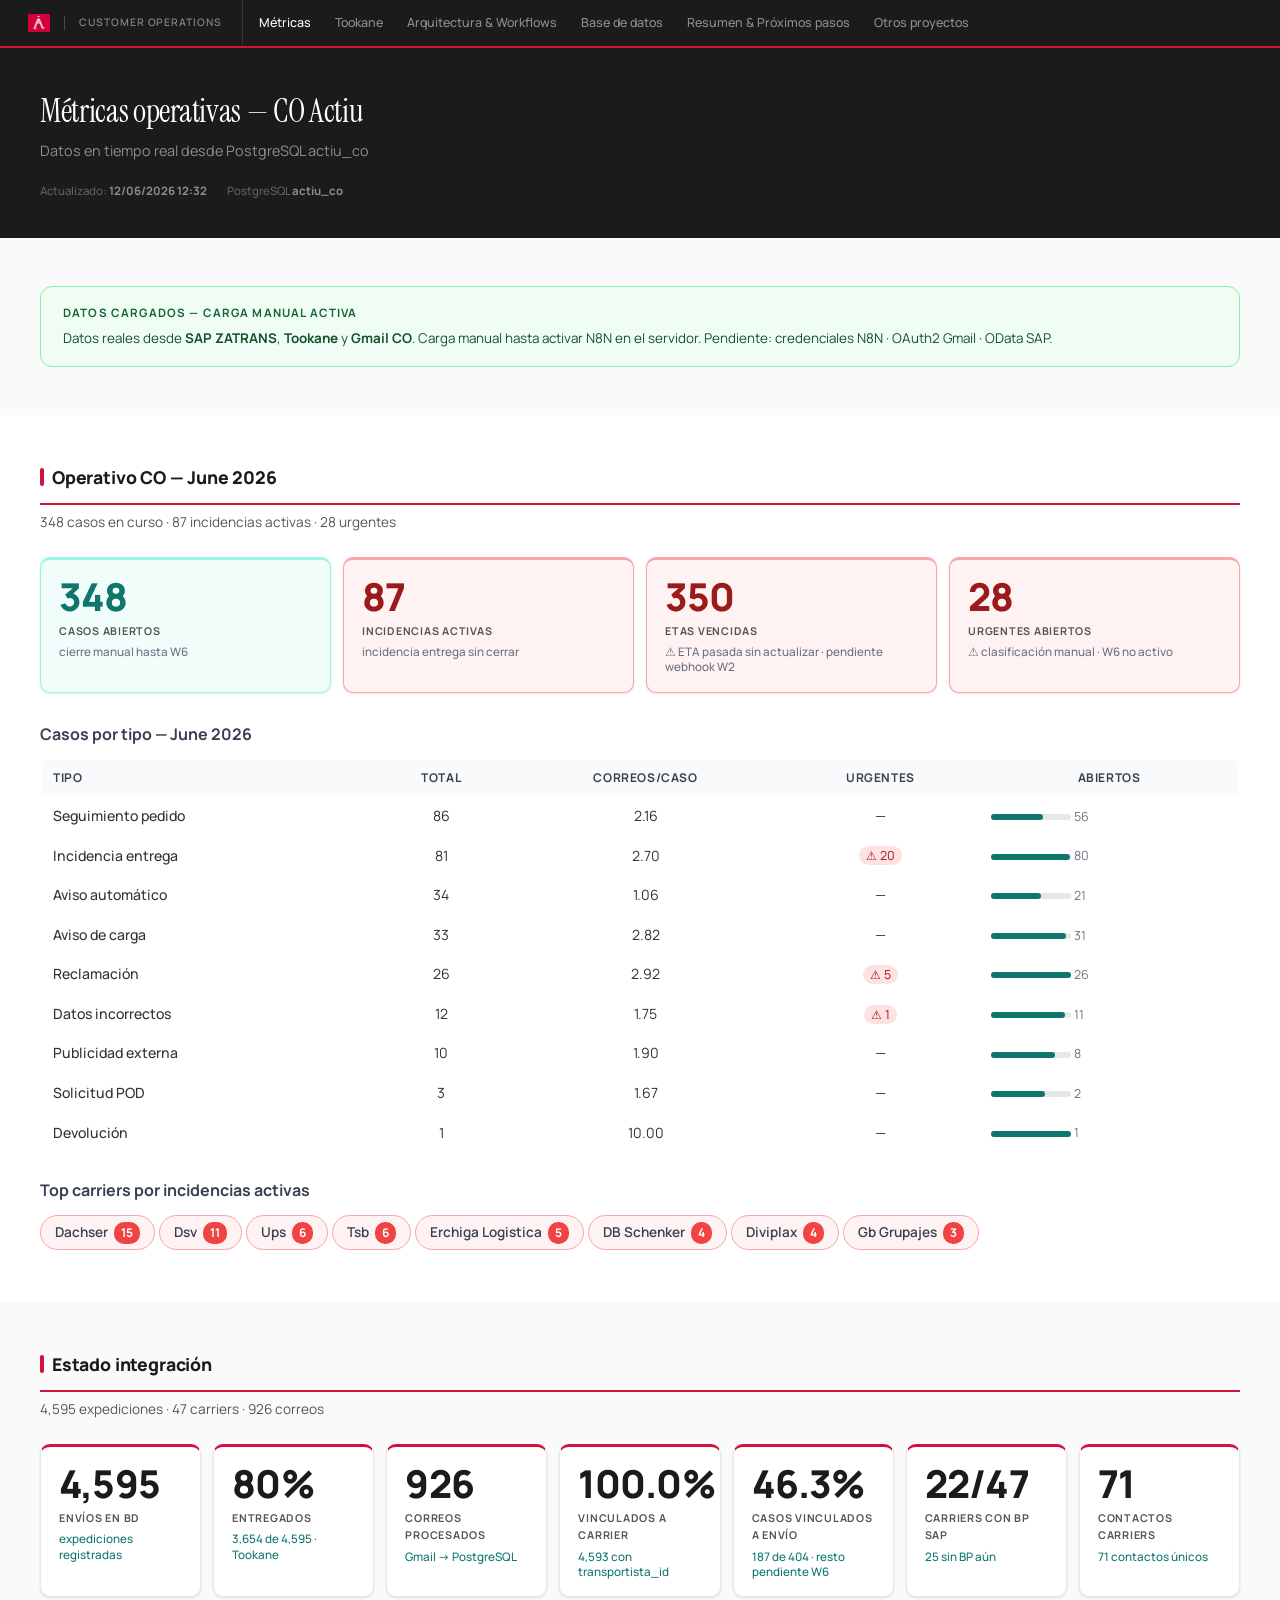
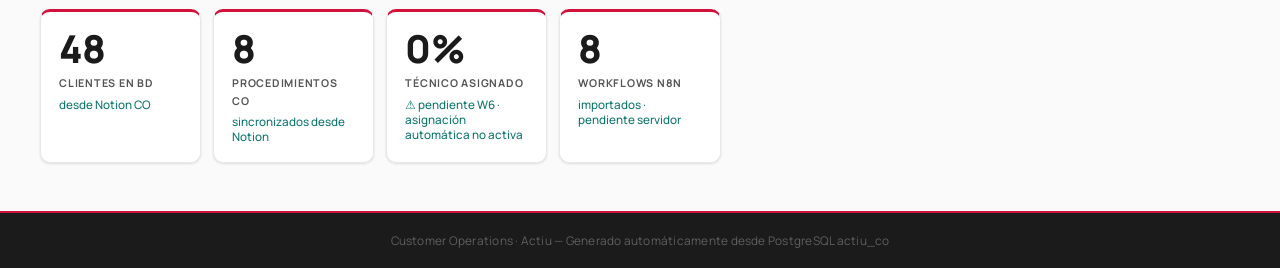
==== commit 6bbf3cef: "metricas: notas datos parciales, KPI casos vinculados a envio, tecnico asignado 0%" ====
--- a/index.html
+++ b/index.html
@@ -438,7 +438,7 @@
     <h1>M&eacute;tricas operativas &mdash; CO Actiu</h1>
     <p>Datos en tiempo real desde PostgreSQL actiu_co</p>
     <div class="hero-meta">
-      <span class="hero-chip">Actualizado: <strong>12/06/2026 11:43</strong></span>
+      <span class="hero-chip">Actualizado: <strong>12/06/2026 12:32</strong></span>
       <span class="hero-chip">PostgreSQL <strong>actiu_co</strong></span>
     </div>
   </div>
@@ -451,21 +451,21 @@
 <section id="operativo-co">
 <h2 class="section-title">Operativo CO &mdash; June 2026</h2>
 <p class="section-sub">348 casos en curso &middot; 87 incidencias activas &middot; 28 urgentes</p>
-<div class="kpi-grid" style="grid-template-columns:repeat(4,1fr)"><div class="kpi-card" style="background:#F0FDFA;border-color:#99F6E4"><div class="kpi-value" style="color:#0F766E">348</div><div class="kpi-label">Casos abiertos</div><div class="kpi-sub" style="color:#6B7280">gestión CO activa</div></div><div class="kpi-card" style="background:#FEF2F2;border-color:#FCA5A5"><div class="kpi-value" style="color:#991B1B">87</div><div class="kpi-label">Incidencias activas</div><div class="kpi-sub" style="color:#6B7280">incidencia entrega sin cerrar</div></div><div class="kpi-card" style="background:#FEF2F2;border-color:#FCA5A5"><div class="kpi-value" style="color:#991B1B">350</div><div class="kpi-label">ETAs vencidas</div><div class="kpi-sub" style="color:#6B7280">ETA < hoy, no completado</div></div><div class="kpi-card" style="background:#FEF2F2;border-color:#FCA5A5"><div class="kpi-value" style="color:#991B1B">28</div><div class="kpi-label">Urgentes abiertos</div><div class="kpi-sub" style="color:#6B7280">marcados como urgente</div></div></div>
+<div class="kpi-grid" style="grid-template-columns:repeat(4,1fr)"><div class="kpi-card" style="background:#F0FDFA;border-color:#99F6E4"><div class="kpi-value" style="color:#0F766E">348</div><div class="kpi-label">Casos abiertos</div><div class="kpi-sub" style="color:#6B7280">cierre manual hasta W6</div></div><div class="kpi-card" style="background:#FEF2F2;border-color:#FCA5A5"><div class="kpi-value" style="color:#991B1B">87</div><div class="kpi-label">Incidencias activas</div><div class="kpi-sub" style="color:#6B7280">incidencia entrega sin cerrar</div></div><div class="kpi-card" style="background:#FEF2F2;border-color:#FCA5A5"><div class="kpi-value" style="color:#991B1B">350</div><div class="kpi-label">ETAs vencidas</div><div class="kpi-sub" style="color:#6B7280">&#9888; ETA pasada sin actualizar &middot; pendiente webhook W2</div></div><div class="kpi-card" style="background:#FEF2F2;border-color:#FCA5A5"><div class="kpi-value" style="color:#991B1B">28</div><div class="kpi-label">Urgentes abiertos</div><div class="kpi-sub" style="color:#6B7280">&#9888; clasificaci&oacute;n manual &middot; W6 no activo</div></div></div>
 <h3 style="font-size:1rem;font-weight:700;color:#374151;margin:28px 0 12px">Casos por tipo &mdash; June 2026</h3>
 <div style="overflow-x:auto"><table style="width:100%;border-collapse:collapse;font-size:.88rem;border:1px solid #E5E7EB;border-radius:8px;overflow:hidden"><thead><tr><th style="background:#F8FAFC;font-size:.75rem;font-weight:700;color:#374151;text-transform:uppercase;letter-spacing:.05em;padding:8px 12px;text-align:left">Tipo</th><th style="background:#F8FAFC;font-size:.75rem;font-weight:700;color:#374151;text-transform:uppercase;letter-spacing:.05em;padding:8px 12px;text-align:center">Total</th><th style="background:#F8FAFC;font-size:.75rem;font-weight:700;color:#374151;text-transform:uppercase;letter-spacing:.05em;padding:8px 12px;text-align:center">Correos/caso</th><th style="background:#F8FAFC;font-size:.75rem;font-weight:700;color:#374151;text-transform:uppercase;letter-spacing:.05em;padding:8px 12px;text-align:center">Urgentes</th><th style="background:#F8FAFC;font-size:.75rem;font-weight:700;color:#374151;text-transform:uppercase;letter-spacing:.05em;padding:8px 12px">Abiertos</th></tr></thead><tbody style="background:#fff"><tr><td style="padding:8px 12px;font-weight:500">Seguimiento pedido</td><td style="padding:8px 12px;text-align:center">86</td><td style="padding:8px 12px;text-align:center">2.16</td><td style="padding:8px 12px;text-align:center">&mdash;</td><td style="padding:8px 12px"><div style="background:#E5E7EB;border-radius:4px;height:6px;width:80px;display:inline-block;vertical-align:middle"><div style="background:#0F766E;height:6px;border-radius:4px;width:65%"></div></div> <span style="font-size:.78rem;color:#6B7280">56</span></td></tr><tr><td style="padding:8px 12px;font-weight:500">Incidencia entrega</td><td style="padding:8px 12px;text-align:center">81</td><td style="padding:8px 12px;text-align:center">2.70</td><td style="padding:8px 12px;text-align:center"><span style="background:#FEE2E2;color:#991B1B;padding:1px 7px;border-radius:10px;font-size:.78rem">⚠ 20</span></td><td style="padding:8px 12px"><div style="background:#E5E7EB;border-radius:4px;height:6px;width:80px;display:inline-block;vertical-align:middle"><div style="background:#0F766E;height:6px;border-radius:4px;width:99%"></div></div> <span style="font-size:.78rem;color:#6B7280">80</span></td></tr><tr><td style="padding:8px 12px;font-weight:500">Aviso automático</td><td style="padding:8px 12px;text-align:center">34</td><td style="padding:8px 12px;text-align:center">1.06</td><td style="padding:8px 12px;text-align:center">&mdash;</td><td style="padding:8px 12px"><div style="background:#E5E7EB;border-radius:4px;height:6px;width:80px;display:inline-block;vertical-align:middle"><div style="background:#0F766E;height:6px;border-radius:4px;width:62%"></div></div> <span style="font-size:.78rem;color:#6B7280">21</span></td></tr><tr><td style="padding:8px 12px;font-weight:500">Aviso de carga</td><td style="padding:8px 12px;text-align:center">33</td><td style="padding:8px 12px;text-align:center">2.82</td><td style="padding:8px 12px;text-align:center">&mdash;</td><td style="padding:8px 12px"><div style="background:#E5E7EB;border-radius:4px;height:6px;width:80px;display:inline-block;vertical-align:middle"><div style="background:#0F766E;height:6px;border-radius:4px;width:94%"></div></div> <span style="font-size:.78rem;color:#6B7280">31</span></td></tr><tr><td style="padding:8px 12px;font-weight:500">Reclamación</td><td style="padding:8px 12px;text-align:center">26</td><td style="padding:8px 12px;text-align:center">2.92</td><td style="padding:8px 12px;text-align:center"><span style="background:#FEE2E2;color:#991B1B;padding:1px 7px;border-radius:10px;font-size:.78rem">⚠ 5</span></td><td style="padding:8px 12px"><div style="background:#E5E7EB;border-radius:4px;height:6px;width:80px;display:inline-block;vertical-align:middle"><div style="background:#0F766E;height:6px;border-radius:4px;width:100%"></div></div> <span style="font-size:.78rem;color:#6B7280">26</span></td></tr><tr><td style="padding:8px 12px;font-weight:500">Datos incorrectos</td><td style="padding:8px 12px;text-align:center">12</td><td style="padding:8px 12px;text-align:center">1.75</td><td style="padding:8px 12px;text-align:center"><span style="background:#FEE2E2;color:#991B1B;padding:1px 7px;border-radius:10px;font-size:.78rem">⚠ 1</span></td><td style="padding:8px 12px"><div style="background:#E5E7EB;border-radius:4px;height:6px;width:80px;display:inline-block;vertical-align:middle"><div style="background:#0F766E;height:6px;border-radius:4px;width:92%"></div></div> <span style="font-size:.78rem;color:#6B7280">11</span></td></tr><tr><td style="padding:8px 12px;font-weight:500">Publicidad externa</td><td style="padding:8px 12px;text-align:center">10</td><td style="padding:8px 12px;text-align:center">1.90</td><td style="padding:8px 12px;text-align:center">&mdash;</td><td style="padding:8px 12px"><div style="background:#E5E7EB;border-radius:4px;height:6px;width:80px;display:inline-block;vertical-align:middle"><div style="background:#0F766E;height:6px;border-radius:4px;width:80%"></div></div> <span style="font-size:.78rem;color:#6B7280">8</span></td></tr><tr><td style="padding:8px 12px;font-weight:500">Solicitud POD</td><td style="padding:8px 12px;text-align:center">3</td><td style="padding:8px 12px;text-align:center">1.67</td><td style="padding:8px 12px;text-align:center">&mdash;</td><td style="padding:8px 12px"><div style="background:#E5E7EB;border-radius:4px;height:6px;width:80px;display:inline-block;vertical-align:middle"><div style="background:#0F766E;height:6px;border-radius:4px;width:67%"></div></div> <span style="font-size:.78rem;color:#6B7280">2</span></td></tr><tr><td style="padding:8px 12px;font-weight:500">Devolución</td><td style="padding:8px 12px;text-align:center">1</td><td style="padding:8px 12px;text-align:center">10.00</td><td style="padding:8px 12px;text-align:center">&mdash;</td><td style="padding:8px 12px"><div style="background:#E5E7EB;border-radius:4px;height:6px;width:80px;display:inline-block;vertical-align:middle"><div style="background:#0F766E;height:6px;border-radius:4px;width:100%"></div></div> <span style="font-size:.78rem;color:#6B7280">1</span></td></tr></tbody></table></div>
 <h3 style="font-size:1rem;font-weight:700;color:#374151;margin:24px 0 8px">Top carriers por incidencias activas</h3>
-<div style="margin-top:8px"><span style="display:inline-flex;align-items:center;gap:6px;background:#FEF2F2;border:1px solid #FCA5A5;border-radius:20px;padding:5px 14px;font-size:.85rem;margin:4px 4px 4px 0"><span style="font-weight:600;color:#374151">Dachser</span><span style="background:#EF4444;color:#fff;border-radius:10px;padding:1px 7px;font-size:.75rem;font-weight:700">15</span></span><span style="display:inline-flex;align-items:center;gap:6px;background:#FEF2F2;border:1px solid #FCA5A5;border-radius:20px;padding:5px 14px;font-size:.85rem;margin:4px 4px 4px 0"><span style="font-weight:600;color:#374151">Dsv</span><span style="background:#EF4444;color:#fff;border-radius:10px;padding:1px 7px;font-size:.75rem;font-weight:700">11</span></span><span style="display:inline-flex;align-items:center;gap:6px;background:#FEF2F2;border:1px solid #FCA5A5;border-radius:20px;padding:5px 14px;font-size:.85rem;margin:4px 4px 4px 0"><span style="font-weight:600;color:#374151">Ups</span><span style="background:#EF4444;color:#fff;border-radius:10px;padding:1px 7px;font-size:.75rem;font-weight:700">6</span></span><span style="display:inline-flex;align-items:center;gap:6px;background:#FEF2F2;border:1px solid #FCA5A5;border-radius:20px;padding:5px 14px;font-size:.85rem;margin:4px 4px 4px 0"><span style="font-weight:600;color:#374151">Tsb</span><span style="background:#EF4444;color:#fff;border-radius:10px;padding:1px 7px;font-size:.75rem;font-weight:700">6</span></span><span style="display:inline-flex;align-items:center;gap:6px;background:#FEF2F2;border:1px solid #FCA5A5;border-radius:20px;padding:5px 14px;font-size:.85rem;margin:4px 4px 4px 0"><span style="font-weight:600;color:#374151">Erchiga Logistica</span><span style="background:#EF4444;color:#fff;border-radius:10px;padding:1px 7px;font-size:.75rem;font-weight:700">5</span></span><span style="display:inline-flex;align-items:center;gap:6px;background:#FEF2F2;border:1px solid #FCA5A5;border-radius:20px;padding:5px 14px;font-size:.85rem;margin:4px 4px 4px 0"><span style="font-weight:600;color:#374151">DB Schenker</span><span style="background:#EF4444;color:#fff;border-radius:10px;padding:1px 7px;font-size:.75rem;font-weight:700">4</span></span><span style="display:inline-flex;align-items:center;gap:6px;background:#FEF2F2;border:1px solid #FCA5A5;border-radius:20px;padding:5px 14px;font-size:.85rem;margin:4px 4px 4px 0"><span style="font-weight:600;color:#374151">Diviplax</span><span style="background:#EF4444;color:#fff;border-radius:10px;padding:1px 7px;font-size:.75rem;font-weight:700">4</span></span><span style="display:inline-flex;align-items:center;gap:6px;background:#FEF2F2;border:1px solid #FCA5A5;border-radius:20px;padding:5px 14px;font-size:.85rem;margin:4px 4px 4px 0"><span style="font-weight:600;color:#374151">Negredo</span><span style="background:#EF4444;color:#fff;border-radius:10px;padding:1px 7px;font-size:.75rem;font-weight:700">3</span></span></div>
+<div style="margin-top:8px"><span style="display:inline-flex;align-items:center;gap:6px;background:#FEF2F2;border:1px solid #FCA5A5;border-radius:20px;padding:5px 14px;font-size:.85rem;margin:4px 4px 4px 0"><span style="font-weight:600;color:#374151">Dachser</span><span style="background:#EF4444;color:#fff;border-radius:10px;padding:1px 7px;font-size:.75rem;font-weight:700">15</span></span><span style="display:inline-flex;align-items:center;gap:6px;background:#FEF2F2;border:1px solid #FCA5A5;border-radius:20px;padding:5px 14px;font-size:.85rem;margin:4px 4px 4px 0"><span style="font-weight:600;color:#374151">Dsv</span><span style="background:#EF4444;color:#fff;border-radius:10px;padding:1px 7px;font-size:.75rem;font-weight:700">11</span></span><span style="display:inline-flex;align-items:center;gap:6px;background:#FEF2F2;border:1px solid #FCA5A5;border-radius:20px;padding:5px 14px;font-size:.85rem;margin:4px 4px 4px 0"><span style="font-weight:600;color:#374151">Ups</span><span style="background:#EF4444;color:#fff;border-radius:10px;padding:1px 7px;font-size:.75rem;font-weight:700">6</span></span><span style="display:inline-flex;align-items:center;gap:6px;background:#FEF2F2;border:1px solid #FCA5A5;border-radius:20px;padding:5px 14px;font-size:.85rem;margin:4px 4px 4px 0"><span style="font-weight:600;color:#374151">Tsb</span><span style="background:#EF4444;color:#fff;border-radius:10px;padding:1px 7px;font-size:.75rem;font-weight:700">6</span></span><span style="display:inline-flex;align-items:center;gap:6px;background:#FEF2F2;border:1px solid #FCA5A5;border-radius:20px;padding:5px 14px;font-size:.85rem;margin:4px 4px 4px 0"><span style="font-weight:600;color:#374151">Erchiga Logistica</span><span style="background:#EF4444;color:#fff;border-radius:10px;padding:1px 7px;font-size:.75rem;font-weight:700">5</span></span><span style="display:inline-flex;align-items:center;gap:6px;background:#FEF2F2;border:1px solid #FCA5A5;border-radius:20px;padding:5px 14px;font-size:.85rem;margin:4px 4px 4px 0"><span style="font-weight:600;color:#374151">DB Schenker</span><span style="background:#EF4444;color:#fff;border-radius:10px;padding:1px 7px;font-size:.75rem;font-weight:700">4</span></span><span style="display:inline-flex;align-items:center;gap:6px;background:#FEF2F2;border:1px solid #FCA5A5;border-radius:20px;padding:5px 14px;font-size:.85rem;margin:4px 4px 4px 0"><span style="font-weight:600;color:#374151">Diviplax</span><span style="background:#EF4444;color:#fff;border-radius:10px;padding:1px 7px;font-size:.75rem;font-weight:700">4</span></span><span style="display:inline-flex;align-items:center;gap:6px;background:#FEF2F2;border:1px solid #FCA5A5;border-radius:20px;padding:5px 14px;font-size:.85rem;margin:4px 4px 4px 0"><span style="font-weight:600;color:#374151">Gb Grupajes</span><span style="background:#EF4444;color:#fff;border-radius:10px;padding:1px 7px;font-size:.75rem;font-weight:700">3</span></span></div>
 </section>
 <section id="integracion">
 <h2 class="section-title">Estado integraci&oacute;n</h2>
 <p class="section-sub">4,595 expediciones &middot; 47 carriers &middot; 926 correos</p>
-<div class="kpi-grid"><div class="kpi-card"><div class="kpi-value">4,595</div><div class="kpi-label">Env&iacute;os en BD</div><div class="kpi-sub">expediciones registradas</div></div><div class="kpi-card"><div class="kpi-value">80%</div><div class="kpi-label">Entregados</div><div class="kpi-sub">3,654 de 4,595 &middot; Tookane</div></div><div class="kpi-card"><div class="kpi-value">926</div><div class="kpi-label">Correos procesados</div><div class="kpi-sub">Gmail &rarr; PostgreSQL</div></div><div class="kpi-card"><div class="kpi-value">100.0%</div><div class="kpi-label">Vinculados a carrier</div><div class="kpi-sub">4,593 con transportista_id</div></div><div class="kpi-card"><div class="kpi-value">22/47</div><div class="kpi-label">Carriers con BP SAP</div><div class="kpi-sub">25 sin BP a&uacute;n</div></div><div class="kpi-card"><div class="kpi-value">71</div><div class="kpi-label">Contactos carriers</div><div class="kpi-sub">71 contactos &uacute;nicos</div></div><div class="kpi-card"><div class="kpi-value">48</div><div class="kpi-label">Clientes en BD</div><div class="kpi-sub">desde Notion CO</div></div><div class="kpi-card"><div class="kpi-value">8</div><div class="kpi-label">Procedimientos CO</div><div class="kpi-sub">sincronizados desde Notion</div></div><div class="kpi-card"><div class="kpi-value">8</div><div class="kpi-label">Workflows N8N</div><div class="kpi-sub">importados &middot; pendiente servidor</div></div></div>
+<div class="kpi-grid"><div class="kpi-card"><div class="kpi-value">4,595</div><div class="kpi-label">Env&iacute;os en BD</div><div class="kpi-sub">expediciones registradas</div></div><div class="kpi-card"><div class="kpi-value">80%</div><div class="kpi-label">Entregados</div><div class="kpi-sub">3,654 de 4,595 &middot; Tookane</div></div><div class="kpi-card"><div class="kpi-value">926</div><div class="kpi-label">Correos procesados</div><div class="kpi-sub">Gmail &rarr; PostgreSQL</div></div><div class="kpi-card"><div class="kpi-value">100.0%</div><div class="kpi-label">Vinculados a carrier</div><div class="kpi-sub">4,593 con transportista_id</div></div><div class="kpi-card"><div class="kpi-value">46.3%</div><div class="kpi-label">Casos vinculados a env&iacute;o</div><div class="kpi-sub">187 de 404 &middot; resto pendiente W6</div></div><div class="kpi-card"><div class="kpi-value">22/47</div><div class="kpi-label">Carriers con BP SAP</div><div class="kpi-sub">25 sin BP a&uacute;n</div></div><div class="kpi-card"><div class="kpi-value">71</div><div class="kpi-label">Contactos carriers</div><div class="kpi-sub">71 contactos &uacute;nicos</div></div><div class="kpi-card"><div class="kpi-value">48</div><div class="kpi-label">Clientes en BD</div><div class="kpi-sub">desde Notion CO</div></div><div class="kpi-card"><div class="kpi-value">8</div><div class="kpi-label">Procedimientos CO</div><div class="kpi-sub">sincronizados desde Notion</div></div><div class="kpi-card"><div class="kpi-value">0%</div><div class="kpi-label">T&eacute;cnico asignado</div><div class="kpi-sub">&#9888; pendiente W6 &middot; asignaci&oacute;n autom&aacute;tica no activa</div></div><div class="kpi-card"><div class="kpi-value">8</div><div class="kpi-label">Workflows N8N</div><div class="kpi-sub">importados &middot; pendiente servidor</div></div></div>
 </section>
 
 </div>
 
 <footer>Customer Operations &middot; Actiu &mdash; Generado autom&aacute;ticamente desde PostgreSQL actiu_co</footer>
 
-<script>(function(){var _V="2026-06-12T11:43:41";setInterval(function(){fetch("version.json?_="+Date.now()).then(function(r){return r.json();}).then(function(d){if(d.ts!==_V)location.reload();}).catch(function(){});},300000);})();</script></body>
+<script>(function(){var _V="2026-06-12T12:32:24";setInterval(function(){fetch("version.json?_="+Date.now()).then(function(r){return r.json();}).then(function(d){if(d.ts!==_V)location.reload();}).catch(function(){});},300000);})();</script></body>
 </html>
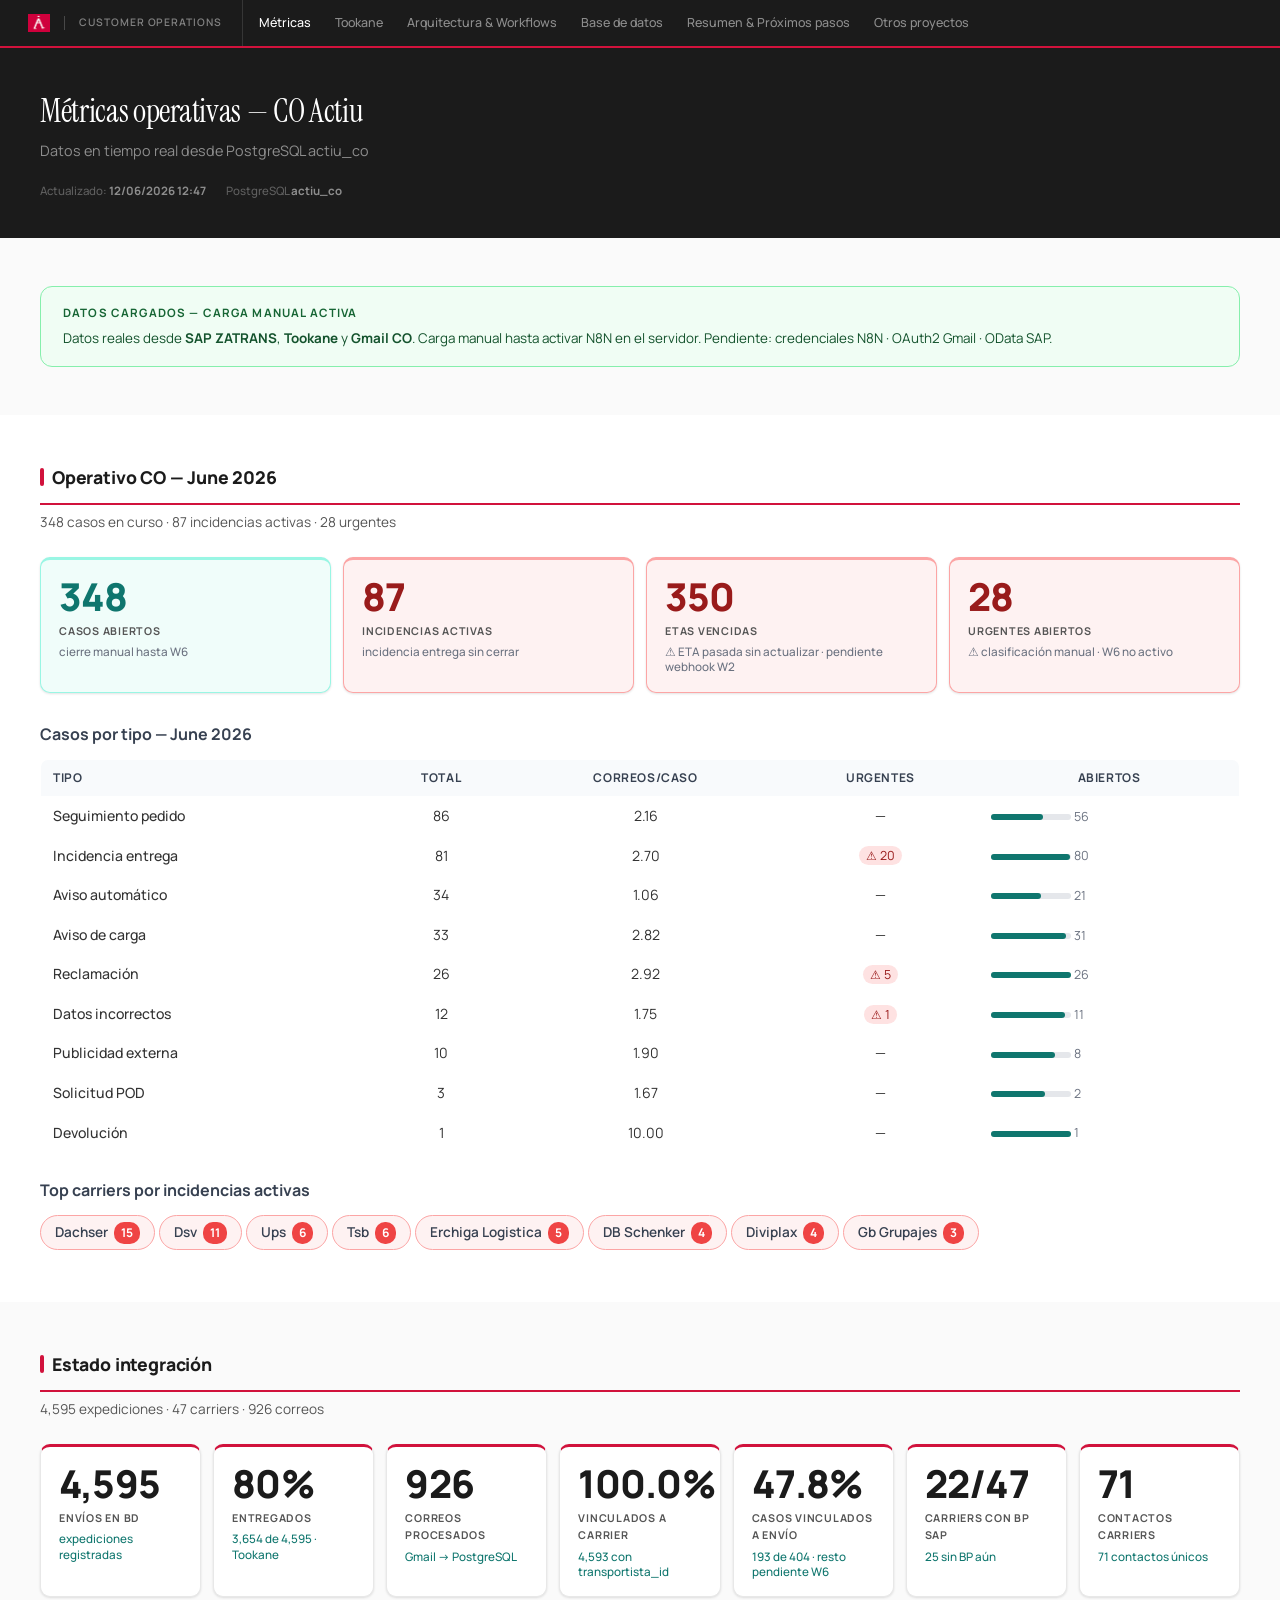
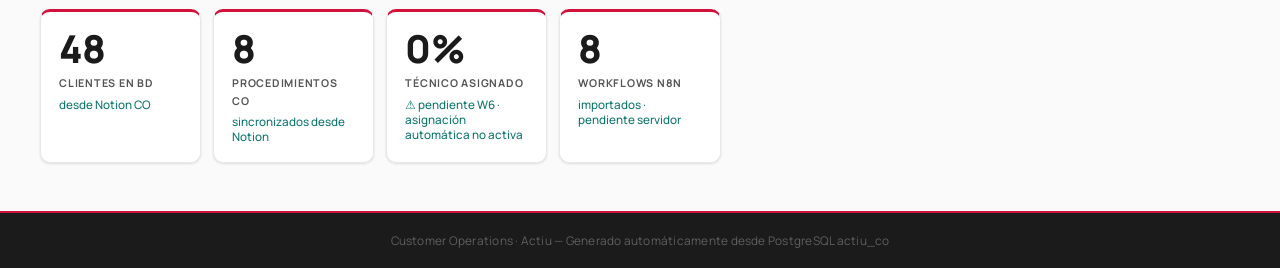
==== commit f5b6c8f8: "datos: casos->envios 47.8% (+3 pts), tipo_envio 3422 envios, sap derivado raw_sap" ====
--- a/index.html
+++ b/index.html
@@ -438,7 +438,7 @@
     <h1>M&eacute;tricas operativas &mdash; CO Actiu</h1>
     <p>Datos en tiempo real desde PostgreSQL actiu_co</p>
     <div class="hero-meta">
-      <span class="hero-chip">Actualizado: <strong>12/06/2026 12:32</strong></span>
+      <span class="hero-chip">Actualizado: <strong>12/06/2026 12:47</strong></span>
       <span class="hero-chip">PostgreSQL <strong>actiu_co</strong></span>
     </div>
   </div>
@@ -460,12 +460,12 @@
 <section id="integracion">
 <h2 class="section-title">Estado integraci&oacute;n</h2>
 <p class="section-sub">4,595 expediciones &middot; 47 carriers &middot; 926 correos</p>
-<div class="kpi-grid"><div class="kpi-card"><div class="kpi-value">4,595</div><div class="kpi-label">Env&iacute;os en BD</div><div class="kpi-sub">expediciones registradas</div></div><div class="kpi-card"><div class="kpi-value">80%</div><div class="kpi-label">Entregados</div><div class="kpi-sub">3,654 de 4,595 &middot; Tookane</div></div><div class="kpi-card"><div class="kpi-value">926</div><div class="kpi-label">Correos procesados</div><div class="kpi-sub">Gmail &rarr; PostgreSQL</div></div><div class="kpi-card"><div class="kpi-value">100.0%</div><div class="kpi-label">Vinculados a carrier</div><div class="kpi-sub">4,593 con transportista_id</div></div><div class="kpi-card"><div class="kpi-value">46.3%</div><div class="kpi-label">Casos vinculados a env&iacute;o</div><div class="kpi-sub">187 de 404 &middot; resto pendiente W6</div></div><div class="kpi-card"><div class="kpi-value">22/47</div><div class="kpi-label">Carriers con BP SAP</div><div class="kpi-sub">25 sin BP a&uacute;n</div></div><div class="kpi-card"><div class="kpi-value">71</div><div class="kpi-label">Contactos carriers</div><div class="kpi-sub">71 contactos &uacute;nicos</div></div><div class="kpi-card"><div class="kpi-value">48</div><div class="kpi-label">Clientes en BD</div><div class="kpi-sub">desde Notion CO</div></div><div class="kpi-card"><div class="kpi-value">8</div><div class="kpi-label">Procedimientos CO</div><div class="kpi-sub">sincronizados desde Notion</div></div><div class="kpi-card"><div class="kpi-value">0%</div><div class="kpi-label">T&eacute;cnico asignado</div><div class="kpi-sub">&#9888; pendiente W6 &middot; asignaci&oacute;n autom&aacute;tica no activa</div></div><div class="kpi-card"><div class="kpi-value">8</div><div class="kpi-label">Workflows N8N</div><div class="kpi-sub">importados &middot; pendiente servidor</div></div></div>
+<div class="kpi-grid"><div class="kpi-card"><div class="kpi-value">4,595</div><div class="kpi-label">Env&iacute;os en BD</div><div class="kpi-sub">expediciones registradas</div></div><div class="kpi-card"><div class="kpi-value">80%</div><div class="kpi-label">Entregados</div><div class="kpi-sub">3,654 de 4,595 &middot; Tookane</div></div><div class="kpi-card"><div class="kpi-value">926</div><div class="kpi-label">Correos procesados</div><div class="kpi-sub">Gmail &rarr; PostgreSQL</div></div><div class="kpi-card"><div class="kpi-value">100.0%</div><div class="kpi-label">Vinculados a carrier</div><div class="kpi-sub">4,593 con transportista_id</div></div><div class="kpi-card"><div class="kpi-value">47.8%</div><div class="kpi-label">Casos vinculados a env&iacute;o</div><div class="kpi-sub">193 de 404 &middot; resto pendiente W6</div></div><div class="kpi-card"><div class="kpi-value">22/47</div><div class="kpi-label">Carriers con BP SAP</div><div class="kpi-sub">25 sin BP a&uacute;n</div></div><div class="kpi-card"><div class="kpi-value">71</div><div class="kpi-label">Contactos carriers</div><div class="kpi-sub">71 contactos &uacute;nicos</div></div><div class="kpi-card"><div class="kpi-value">48</div><div class="kpi-label">Clientes en BD</div><div class="kpi-sub">desde Notion CO</div></div><div class="kpi-card"><div class="kpi-value">8</div><div class="kpi-label">Procedimientos CO</div><div class="kpi-sub">sincronizados desde Notion</div></div><div class="kpi-card"><div class="kpi-value">0%</div><div class="kpi-label">T&eacute;cnico asignado</div><div class="kpi-sub">&#9888; pendiente W6 &middot; asignaci&oacute;n autom&aacute;tica no activa</div></div><div class="kpi-card"><div class="kpi-value">8</div><div class="kpi-label">Workflows N8N</div><div class="kpi-sub">importados &middot; pendiente servidor</div></div></div>
 </section>
 
 </div>
 
 <footer>Customer Operations &middot; Actiu &mdash; Generado autom&aacute;ticamente desde PostgreSQL actiu_co</footer>
 
-<script>(function(){var _V="2026-06-12T12:32:24";setInterval(function(){fetch("version.json?_="+Date.now()).then(function(r){return r.json();}).then(function(d){if(d.ts!==_V)location.reload();}).catch(function(){});},300000);})();</script></body>
+<script>(function(){var _V="2026-06-12T12:47:45";setInterval(function(){fetch("version.json?_="+Date.now()).then(function(r){return r.json();}).then(function(d){if(d.ts!==_V)location.reload();}).catch(function(){});},300000);})();</script></body>
 </html>
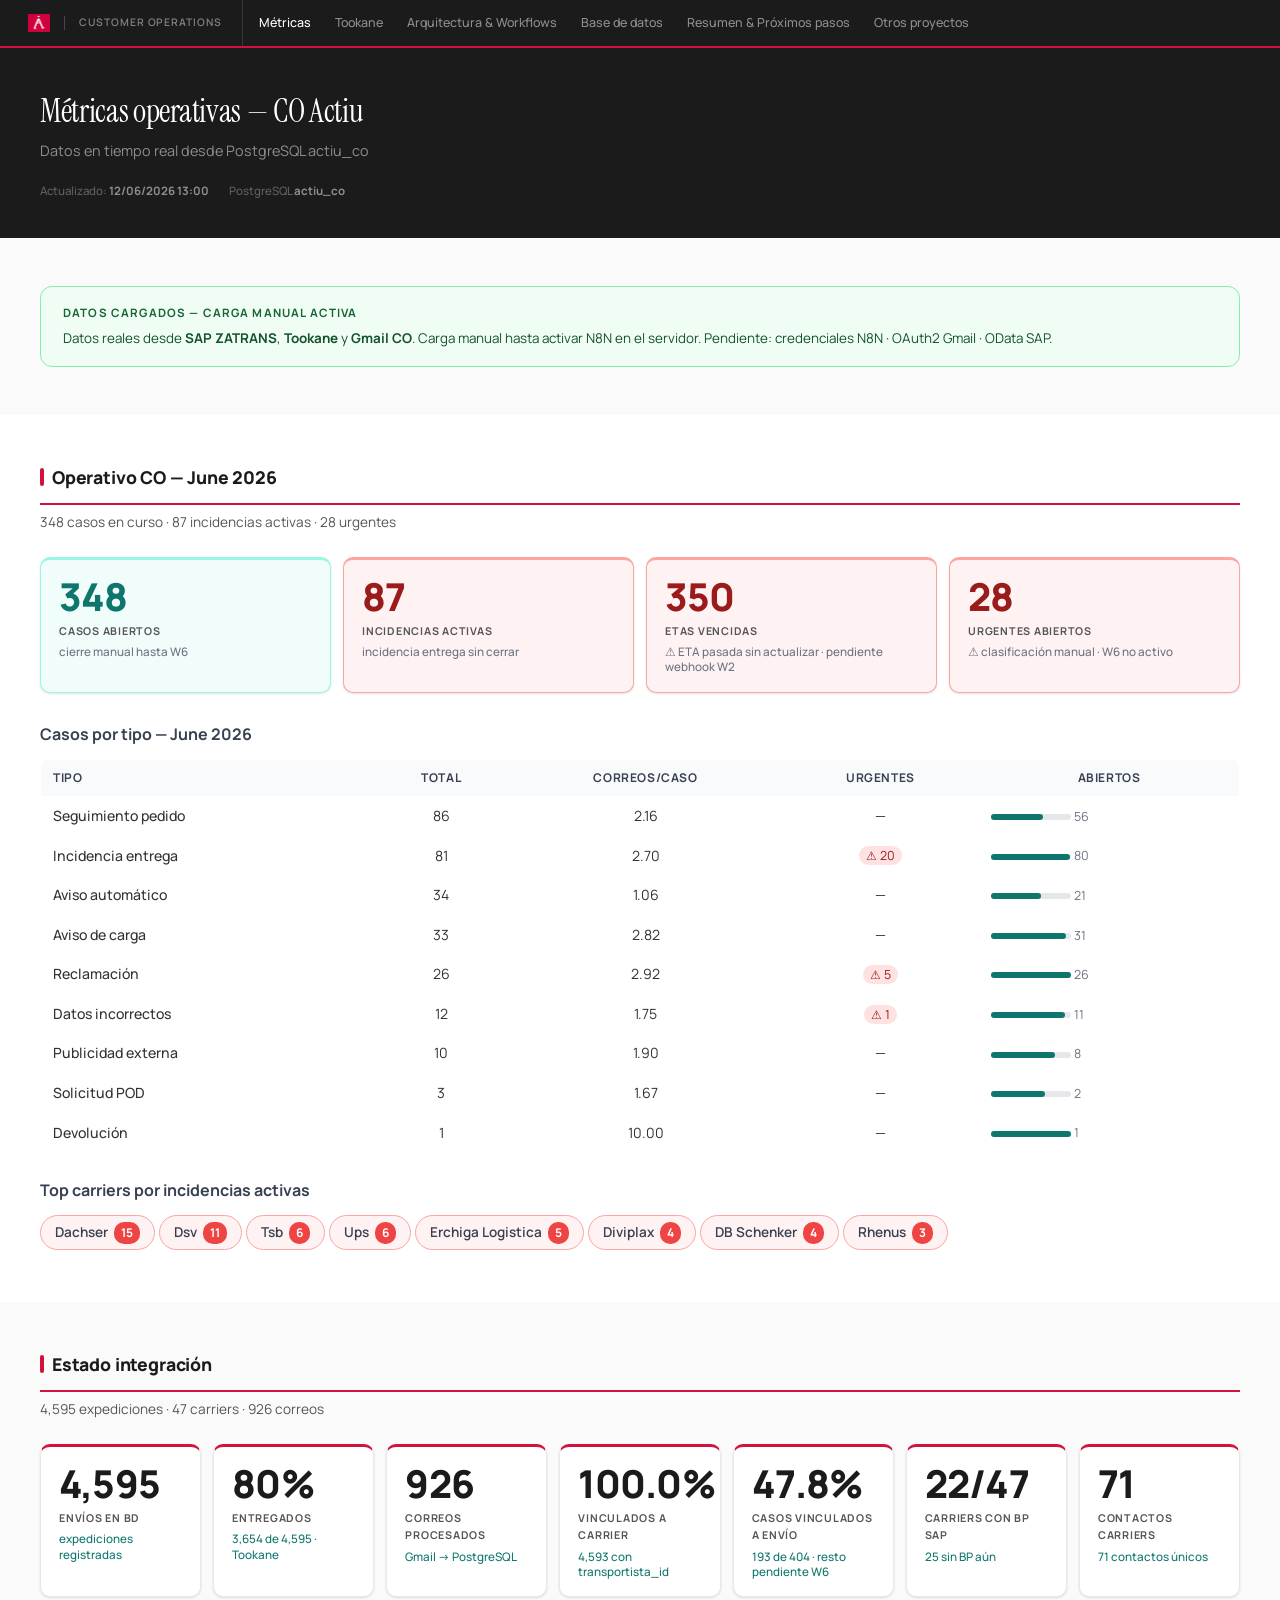
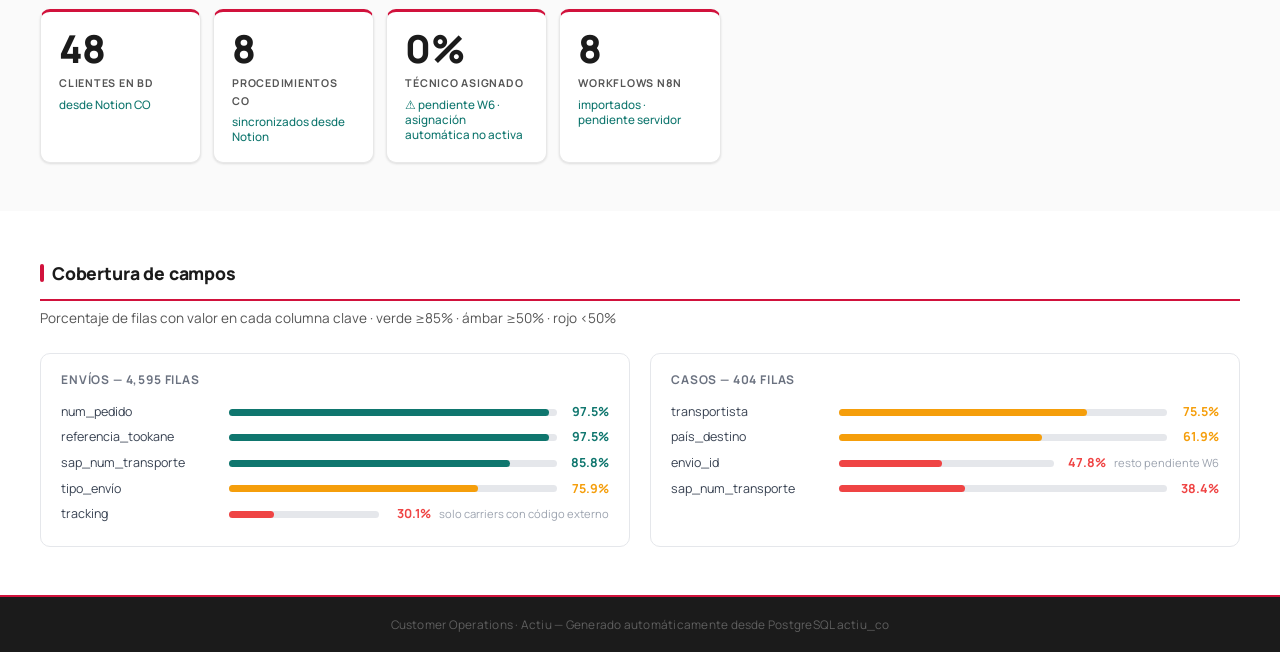
==== commit 5279187a: "metricas: cobertura campos con barras; bd: fix tipo_caso, preview+envio_id, desc actualizadas" ====
--- a/index.html
+++ b/index.html
@@ -438,7 +438,7 @@
     <h1>M&eacute;tricas operativas &mdash; CO Actiu</h1>
     <p>Datos en tiempo real desde PostgreSQL actiu_co</p>
     <div class="hero-meta">
-      <span class="hero-chip">Actualizado: <strong>12/06/2026 12:47</strong></span>
+      <span class="hero-chip">Actualizado: <strong>12/06/2026 13:00</strong></span>
       <span class="hero-chip">PostgreSQL <strong>actiu_co</strong></span>
     </div>
   </div>
@@ -455,17 +455,25 @@
 <h3 style="font-size:1rem;font-weight:700;color:#374151;margin:28px 0 12px">Casos por tipo &mdash; June 2026</h3>
 <div style="overflow-x:auto"><table style="width:100%;border-collapse:collapse;font-size:.88rem;border:1px solid #E5E7EB;border-radius:8px;overflow:hidden"><thead><tr><th style="background:#F8FAFC;font-size:.75rem;font-weight:700;color:#374151;text-transform:uppercase;letter-spacing:.05em;padding:8px 12px;text-align:left">Tipo</th><th style="background:#F8FAFC;font-size:.75rem;font-weight:700;color:#374151;text-transform:uppercase;letter-spacing:.05em;padding:8px 12px;text-align:center">Total</th><th style="background:#F8FAFC;font-size:.75rem;font-weight:700;color:#374151;text-transform:uppercase;letter-spacing:.05em;padding:8px 12px;text-align:center">Correos/caso</th><th style="background:#F8FAFC;font-size:.75rem;font-weight:700;color:#374151;text-transform:uppercase;letter-spacing:.05em;padding:8px 12px;text-align:center">Urgentes</th><th style="background:#F8FAFC;font-size:.75rem;font-weight:700;color:#374151;text-transform:uppercase;letter-spacing:.05em;padding:8px 12px">Abiertos</th></tr></thead><tbody style="background:#fff"><tr><td style="padding:8px 12px;font-weight:500">Seguimiento pedido</td><td style="padding:8px 12px;text-align:center">86</td><td style="padding:8px 12px;text-align:center">2.16</td><td style="padding:8px 12px;text-align:center">&mdash;</td><td style="padding:8px 12px"><div style="background:#E5E7EB;border-radius:4px;height:6px;width:80px;display:inline-block;vertical-align:middle"><div style="background:#0F766E;height:6px;border-radius:4px;width:65%"></div></div> <span style="font-size:.78rem;color:#6B7280">56</span></td></tr><tr><td style="padding:8px 12px;font-weight:500">Incidencia entrega</td><td style="padding:8px 12px;text-align:center">81</td><td style="padding:8px 12px;text-align:center">2.70</td><td style="padding:8px 12px;text-align:center"><span style="background:#FEE2E2;color:#991B1B;padding:1px 7px;border-radius:10px;font-size:.78rem">⚠ 20</span></td><td style="padding:8px 12px"><div style="background:#E5E7EB;border-radius:4px;height:6px;width:80px;display:inline-block;vertical-align:middle"><div style="background:#0F766E;height:6px;border-radius:4px;width:99%"></div></div> <span style="font-size:.78rem;color:#6B7280">80</span></td></tr><tr><td style="padding:8px 12px;font-weight:500">Aviso automático</td><td style="padding:8px 12px;text-align:center">34</td><td style="padding:8px 12px;text-align:center">1.06</td><td style="padding:8px 12px;text-align:center">&mdash;</td><td style="padding:8px 12px"><div style="background:#E5E7EB;border-radius:4px;height:6px;width:80px;display:inline-block;vertical-align:middle"><div style="background:#0F766E;height:6px;border-radius:4px;width:62%"></div></div> <span style="font-size:.78rem;color:#6B7280">21</span></td></tr><tr><td style="padding:8px 12px;font-weight:500">Aviso de carga</td><td style="padding:8px 12px;text-align:center">33</td><td style="padding:8px 12px;text-align:center">2.82</td><td style="padding:8px 12px;text-align:center">&mdash;</td><td style="padding:8px 12px"><div style="background:#E5E7EB;border-radius:4px;height:6px;width:80px;display:inline-block;vertical-align:middle"><div style="background:#0F766E;height:6px;border-radius:4px;width:94%"></div></div> <span style="font-size:.78rem;color:#6B7280">31</span></td></tr><tr><td style="padding:8px 12px;font-weight:500">Reclamación</td><td style="padding:8px 12px;text-align:center">26</td><td style="padding:8px 12px;text-align:center">2.92</td><td style="padding:8px 12px;text-align:center"><span style="background:#FEE2E2;color:#991B1B;padding:1px 7px;border-radius:10px;font-size:.78rem">⚠ 5</span></td><td style="padding:8px 12px"><div style="background:#E5E7EB;border-radius:4px;height:6px;width:80px;display:inline-block;vertical-align:middle"><div style="background:#0F766E;height:6px;border-radius:4px;width:100%"></div></div> <span style="font-size:.78rem;color:#6B7280">26</span></td></tr><tr><td style="padding:8px 12px;font-weight:500">Datos incorrectos</td><td style="padding:8px 12px;text-align:center">12</td><td style="padding:8px 12px;text-align:center">1.75</td><td style="padding:8px 12px;text-align:center"><span style="background:#FEE2E2;color:#991B1B;padding:1px 7px;border-radius:10px;font-size:.78rem">⚠ 1</span></td><td style="padding:8px 12px"><div style="background:#E5E7EB;border-radius:4px;height:6px;width:80px;display:inline-block;vertical-align:middle"><div style="background:#0F766E;height:6px;border-radius:4px;width:92%"></div></div> <span style="font-size:.78rem;color:#6B7280">11</span></td></tr><tr><td style="padding:8px 12px;font-weight:500">Publicidad externa</td><td style="padding:8px 12px;text-align:center">10</td><td style="padding:8px 12px;text-align:center">1.90</td><td style="padding:8px 12px;text-align:center">&mdash;</td><td style="padding:8px 12px"><div style="background:#E5E7EB;border-radius:4px;height:6px;width:80px;display:inline-block;vertical-align:middle"><div style="background:#0F766E;height:6px;border-radius:4px;width:80%"></div></div> <span style="font-size:.78rem;color:#6B7280">8</span></td></tr><tr><td style="padding:8px 12px;font-weight:500">Solicitud POD</td><td style="padding:8px 12px;text-align:center">3</td><td style="padding:8px 12px;text-align:center">1.67</td><td style="padding:8px 12px;text-align:center">&mdash;</td><td style="padding:8px 12px"><div style="background:#E5E7EB;border-radius:4px;height:6px;width:80px;display:inline-block;vertical-align:middle"><div style="background:#0F766E;height:6px;border-radius:4px;width:67%"></div></div> <span style="font-size:.78rem;color:#6B7280">2</span></td></tr><tr><td style="padding:8px 12px;font-weight:500">Devolución</td><td style="padding:8px 12px;text-align:center">1</td><td style="padding:8px 12px;text-align:center">10.00</td><td style="padding:8px 12px;text-align:center">&mdash;</td><td style="padding:8px 12px"><div style="background:#E5E7EB;border-radius:4px;height:6px;width:80px;display:inline-block;vertical-align:middle"><div style="background:#0F766E;height:6px;border-radius:4px;width:100%"></div></div> <span style="font-size:.78rem;color:#6B7280">1</span></td></tr></tbody></table></div>
 <h3 style="font-size:1rem;font-weight:700;color:#374151;margin:24px 0 8px">Top carriers por incidencias activas</h3>
-<div style="margin-top:8px"><span style="display:inline-flex;align-items:center;gap:6px;background:#FEF2F2;border:1px solid #FCA5A5;border-radius:20px;padding:5px 14px;font-size:.85rem;margin:4px 4px 4px 0"><span style="font-weight:600;color:#374151">Dachser</span><span style="background:#EF4444;color:#fff;border-radius:10px;padding:1px 7px;font-size:.75rem;font-weight:700">15</span></span><span style="display:inline-flex;align-items:center;gap:6px;background:#FEF2F2;border:1px solid #FCA5A5;border-radius:20px;padding:5px 14px;font-size:.85rem;margin:4px 4px 4px 0"><span style="font-weight:600;color:#374151">Dsv</span><span style="background:#EF4444;color:#fff;border-radius:10px;padding:1px 7px;font-size:.75rem;font-weight:700">11</span></span><span style="display:inline-flex;align-items:center;gap:6px;background:#FEF2F2;border:1px solid #FCA5A5;border-radius:20px;padding:5px 14px;font-size:.85rem;margin:4px 4px 4px 0"><span style="font-weight:600;color:#374151">Ups</span><span style="background:#EF4444;color:#fff;border-radius:10px;padding:1px 7px;font-size:.75rem;font-weight:700">6</span></span><span style="display:inline-flex;align-items:center;gap:6px;background:#FEF2F2;border:1px solid #FCA5A5;border-radius:20px;padding:5px 14px;font-size:.85rem;margin:4px 4px 4px 0"><span style="font-weight:600;color:#374151">Tsb</span><span style="background:#EF4444;color:#fff;border-radius:10px;padding:1px 7px;font-size:.75rem;font-weight:700">6</span></span><span style="display:inline-flex;align-items:center;gap:6px;background:#FEF2F2;border:1px solid #FCA5A5;border-radius:20px;padding:5px 14px;font-size:.85rem;margin:4px 4px 4px 0"><span style="font-weight:600;color:#374151">Erchiga Logistica</span><span style="background:#EF4444;color:#fff;border-radius:10px;padding:1px 7px;font-size:.75rem;font-weight:700">5</span></span><span style="display:inline-flex;align-items:center;gap:6px;background:#FEF2F2;border:1px solid #FCA5A5;border-radius:20px;padding:5px 14px;font-size:.85rem;margin:4px 4px 4px 0"><span style="font-weight:600;color:#374151">DB Schenker</span><span style="background:#EF4444;color:#fff;border-radius:10px;padding:1px 7px;font-size:.75rem;font-weight:700">4</span></span><span style="display:inline-flex;align-items:center;gap:6px;background:#FEF2F2;border:1px solid #FCA5A5;border-radius:20px;padding:5px 14px;font-size:.85rem;margin:4px 4px 4px 0"><span style="font-weight:600;color:#374151">Diviplax</span><span style="background:#EF4444;color:#fff;border-radius:10px;padding:1px 7px;font-size:.75rem;font-weight:700">4</span></span><span style="display:inline-flex;align-items:center;gap:6px;background:#FEF2F2;border:1px solid #FCA5A5;border-radius:20px;padding:5px 14px;font-size:.85rem;margin:4px 4px 4px 0"><span style="font-weight:600;color:#374151">Gb Grupajes</span><span style="background:#EF4444;color:#fff;border-radius:10px;padding:1px 7px;font-size:.75rem;font-weight:700">3</span></span></div>
+<div style="margin-top:8px"><span style="display:inline-flex;align-items:center;gap:6px;background:#FEF2F2;border:1px solid #FCA5A5;border-radius:20px;padding:5px 14px;font-size:.85rem;margin:4px 4px 4px 0"><span style="font-weight:600;color:#374151">Dachser</span><span style="background:#EF4444;color:#fff;border-radius:10px;padding:1px 7px;font-size:.75rem;font-weight:700">15</span></span><span style="display:inline-flex;align-items:center;gap:6px;background:#FEF2F2;border:1px solid #FCA5A5;border-radius:20px;padding:5px 14px;font-size:.85rem;margin:4px 4px 4px 0"><span style="font-weight:600;color:#374151">Dsv</span><span style="background:#EF4444;color:#fff;border-radius:10px;padding:1px 7px;font-size:.75rem;font-weight:700">11</span></span><span style="display:inline-flex;align-items:center;gap:6px;background:#FEF2F2;border:1px solid #FCA5A5;border-radius:20px;padding:5px 14px;font-size:.85rem;margin:4px 4px 4px 0"><span style="font-weight:600;color:#374151">Tsb</span><span style="background:#EF4444;color:#fff;border-radius:10px;padding:1px 7px;font-size:.75rem;font-weight:700">6</span></span><span style="display:inline-flex;align-items:center;gap:6px;background:#FEF2F2;border:1px solid #FCA5A5;border-radius:20px;padding:5px 14px;font-size:.85rem;margin:4px 4px 4px 0"><span style="font-weight:600;color:#374151">Ups</span><span style="background:#EF4444;color:#fff;border-radius:10px;padding:1px 7px;font-size:.75rem;font-weight:700">6</span></span><span style="display:inline-flex;align-items:center;gap:6px;background:#FEF2F2;border:1px solid #FCA5A5;border-radius:20px;padding:5px 14px;font-size:.85rem;margin:4px 4px 4px 0"><span style="font-weight:600;color:#374151">Erchiga Logistica</span><span style="background:#EF4444;color:#fff;border-radius:10px;padding:1px 7px;font-size:.75rem;font-weight:700">5</span></span><span style="display:inline-flex;align-items:center;gap:6px;background:#FEF2F2;border:1px solid #FCA5A5;border-radius:20px;padding:5px 14px;font-size:.85rem;margin:4px 4px 4px 0"><span style="font-weight:600;color:#374151">Diviplax</span><span style="background:#EF4444;color:#fff;border-radius:10px;padding:1px 7px;font-size:.75rem;font-weight:700">4</span></span><span style="display:inline-flex;align-items:center;gap:6px;background:#FEF2F2;border:1px solid #FCA5A5;border-radius:20px;padding:5px 14px;font-size:.85rem;margin:4px 4px 4px 0"><span style="font-weight:600;color:#374151">DB Schenker</span><span style="background:#EF4444;color:#fff;border-radius:10px;padding:1px 7px;font-size:.75rem;font-weight:700">4</span></span><span style="display:inline-flex;align-items:center;gap:6px;background:#FEF2F2;border:1px solid #FCA5A5;border-radius:20px;padding:5px 14px;font-size:.85rem;margin:4px 4px 4px 0"><span style="font-weight:600;color:#374151">Rhenus</span><span style="background:#EF4444;color:#fff;border-radius:10px;padding:1px 7px;font-size:.75rem;font-weight:700">3</span></span></div>
 </section>
 <section id="integracion">
 <h2 class="section-title">Estado integraci&oacute;n</h2>
 <p class="section-sub">4,595 expediciones &middot; 47 carriers &middot; 926 correos</p>
 <div class="kpi-grid"><div class="kpi-card"><div class="kpi-value">4,595</div><div class="kpi-label">Env&iacute;os en BD</div><div class="kpi-sub">expediciones registradas</div></div><div class="kpi-card"><div class="kpi-value">80%</div><div class="kpi-label">Entregados</div><div class="kpi-sub">3,654 de 4,595 &middot; Tookane</div></div><div class="kpi-card"><div class="kpi-value">926</div><div class="kpi-label">Correos procesados</div><div class="kpi-sub">Gmail &rarr; PostgreSQL</div></div><div class="kpi-card"><div class="kpi-value">100.0%</div><div class="kpi-label">Vinculados a carrier</div><div class="kpi-sub">4,593 con transportista_id</div></div><div class="kpi-card"><div class="kpi-value">47.8%</div><div class="kpi-label">Casos vinculados a env&iacute;o</div><div class="kpi-sub">193 de 404 &middot; resto pendiente W6</div></div><div class="kpi-card"><div class="kpi-value">22/47</div><div class="kpi-label">Carriers con BP SAP</div><div class="kpi-sub">25 sin BP a&uacute;n</div></div><div class="kpi-card"><div class="kpi-value">71</div><div class="kpi-label">Contactos carriers</div><div class="kpi-sub">71 contactos &uacute;nicos</div></div><div class="kpi-card"><div class="kpi-value">48</div><div class="kpi-label">Clientes en BD</div><div class="kpi-sub">desde Notion CO</div></div><div class="kpi-card"><div class="kpi-value">8</div><div class="kpi-label">Procedimientos CO</div><div class="kpi-sub">sincronizados desde Notion</div></div><div class="kpi-card"><div class="kpi-value">0%</div><div class="kpi-label">T&eacute;cnico asignado</div><div class="kpi-sub">&#9888; pendiente W6 &middot; asignaci&oacute;n autom&aacute;tica no activa</div></div><div class="kpi-card"><div class="kpi-value">8</div><div class="kpi-label">Workflows N8N</div><div class="kpi-sub">importados &middot; pendiente servidor</div></div></div>
 </section>
-
+<section id="cobertura">
+<h2 class="section-title">Cobertura de campos</h2>
+<p class="section-sub">Porcentaje de filas con valor en cada columna clave &middot; verde &ge;85% &middot; &aacute;mbar &ge;50% &middot; rojo &lt;50%</p>
+<div style="display:grid;grid-template-columns:1fr 1fr;gap:20px">
+<div style="background:white;border:1px solid #E5E7EB;border-radius:10px;padding:16px 20px"><div style="font-size:.75rem;font-weight:700;color:#6B7280;text-transform:uppercase;letter-spacing:.07em;margin-bottom:12px">Env&iacute;os &mdash; 4,595 filas</div><div style="display:flex;align-items:center;gap:8px;margin-bottom:5px"><span style="min-width:160px;font-size:.78rem;color:#374151">num_pedido</span><div style="flex:1;background:#E5E7EB;border-radius:4px;height:7px"><div style="background:#0F766E;height:7px;border-radius:4px;width:97.5%"></div></div><span style="min-width:44px;font-size:.78rem;font-weight:700;color:#0F766E;text-align:right">97.5%</span></div><div style="display:flex;align-items:center;gap:8px;margin-bottom:5px"><span style="min-width:160px;font-size:.78rem;color:#374151">referencia_tookane</span><div style="flex:1;background:#E5E7EB;border-radius:4px;height:7px"><div style="background:#0F766E;height:7px;border-radius:4px;width:97.5%"></div></div><span style="min-width:44px;font-size:.78rem;font-weight:700;color:#0F766E;text-align:right">97.5%</span></div><div style="display:flex;align-items:center;gap:8px;margin-bottom:5px"><span style="min-width:160px;font-size:.78rem;color:#374151">sap_num_transporte</span><div style="flex:1;background:#E5E7EB;border-radius:4px;height:7px"><div style="background:#0F766E;height:7px;border-radius:4px;width:85.8%"></div></div><span style="min-width:44px;font-size:.78rem;font-weight:700;color:#0F766E;text-align:right">85.8%</span></div><div style="display:flex;align-items:center;gap:8px;margin-bottom:5px"><span style="min-width:160px;font-size:.78rem;color:#374151">tipo_env&iacute;o</span><div style="flex:1;background:#E5E7EB;border-radius:4px;height:7px"><div style="background:#F59E0B;height:7px;border-radius:4px;width:75.9%"></div></div><span style="min-width:44px;font-size:.78rem;font-weight:700;color:#F59E0B;text-align:right">75.9%</span></div><div style="display:flex;align-items:center;gap:8px;margin-bottom:5px"><span style="min-width:160px;font-size:.78rem;color:#374151">tracking</span><div style="flex:1;background:#E5E7EB;border-radius:4px;height:7px"><div style="background:#EF4444;height:7px;border-radius:4px;width:30.1%"></div></div><span style="min-width:44px;font-size:.78rem;font-weight:700;color:#EF4444;text-align:right">30.1%</span> <span style="color:#9CA3AF;font-size:.7rem">solo carriers con c&oacute;digo externo</span></div></div>
+<div style="background:white;border:1px solid #E5E7EB;border-radius:10px;padding:16px 20px"><div style="font-size:.75rem;font-weight:700;color:#6B7280;text-transform:uppercase;letter-spacing:.07em;margin-bottom:12px">Casos &mdash; 404 filas</div><div style="display:flex;align-items:center;gap:8px;margin-bottom:5px"><span style="min-width:160px;font-size:.78rem;color:#374151">transportista</span><div style="flex:1;background:#E5E7EB;border-radius:4px;height:7px"><div style="background:#F59E0B;height:7px;border-radius:4px;width:75.5%"></div></div><span style="min-width:44px;font-size:.78rem;font-weight:700;color:#F59E0B;text-align:right">75.5%</span></div><div style="display:flex;align-items:center;gap:8px;margin-bottom:5px"><span style="min-width:160px;font-size:.78rem;color:#374151">pa&iacute;s_destino</span><div style="flex:1;background:#E5E7EB;border-radius:4px;height:7px"><div style="background:#F59E0B;height:7px;border-radius:4px;width:61.9%"></div></div><span style="min-width:44px;font-size:.78rem;font-weight:700;color:#F59E0B;text-align:right">61.9%</span></div><div style="display:flex;align-items:center;gap:8px;margin-bottom:5px"><span style="min-width:160px;font-size:.78rem;color:#374151">envio_id</span><div style="flex:1;background:#E5E7EB;border-radius:4px;height:7px"><div style="background:#EF4444;height:7px;border-radius:4px;width:47.8%"></div></div><span style="min-width:44px;font-size:.78rem;font-weight:700;color:#EF4444;text-align:right">47.8%</span> <span style="color:#9CA3AF;font-size:.7rem">resto pendiente W6</span></div><div style="display:flex;align-items:center;gap:8px;margin-bottom:5px"><span style="min-width:160px;font-size:.78rem;color:#374151">sap_num_transporte</span><div style="flex:1;background:#E5E7EB;border-radius:4px;height:7px"><div style="background:#EF4444;height:7px;border-radius:4px;width:38.4%"></div></div><span style="min-width:44px;font-size:.78rem;font-weight:700;color:#EF4444;text-align:right">38.4%</span></div></div>
 </div>
+</section>
+
+</div>
 
 <footer>Customer Operations &middot; Actiu &mdash; Generado autom&aacute;ticamente desde PostgreSQL actiu_co</footer>
 
-<script>(function(){var _V="2026-06-12T12:47:45";setInterval(function(){fetch("version.json?_="+Date.now()).then(function(r){return r.json();}).then(function(d){if(d.ts!==_V)location.reload();}).catch(function(){});},300000);})();</script></body>
+<script>(function(){var _V="2026-06-12T13:00:46";setInterval(function(){fetch("version.json?_="+Date.now()).then(function(r){return r.json();}).then(function(d){if(d.ts!==_V)location.reload();}).catch(function(){});},300000);})();</script></body>
 </html>
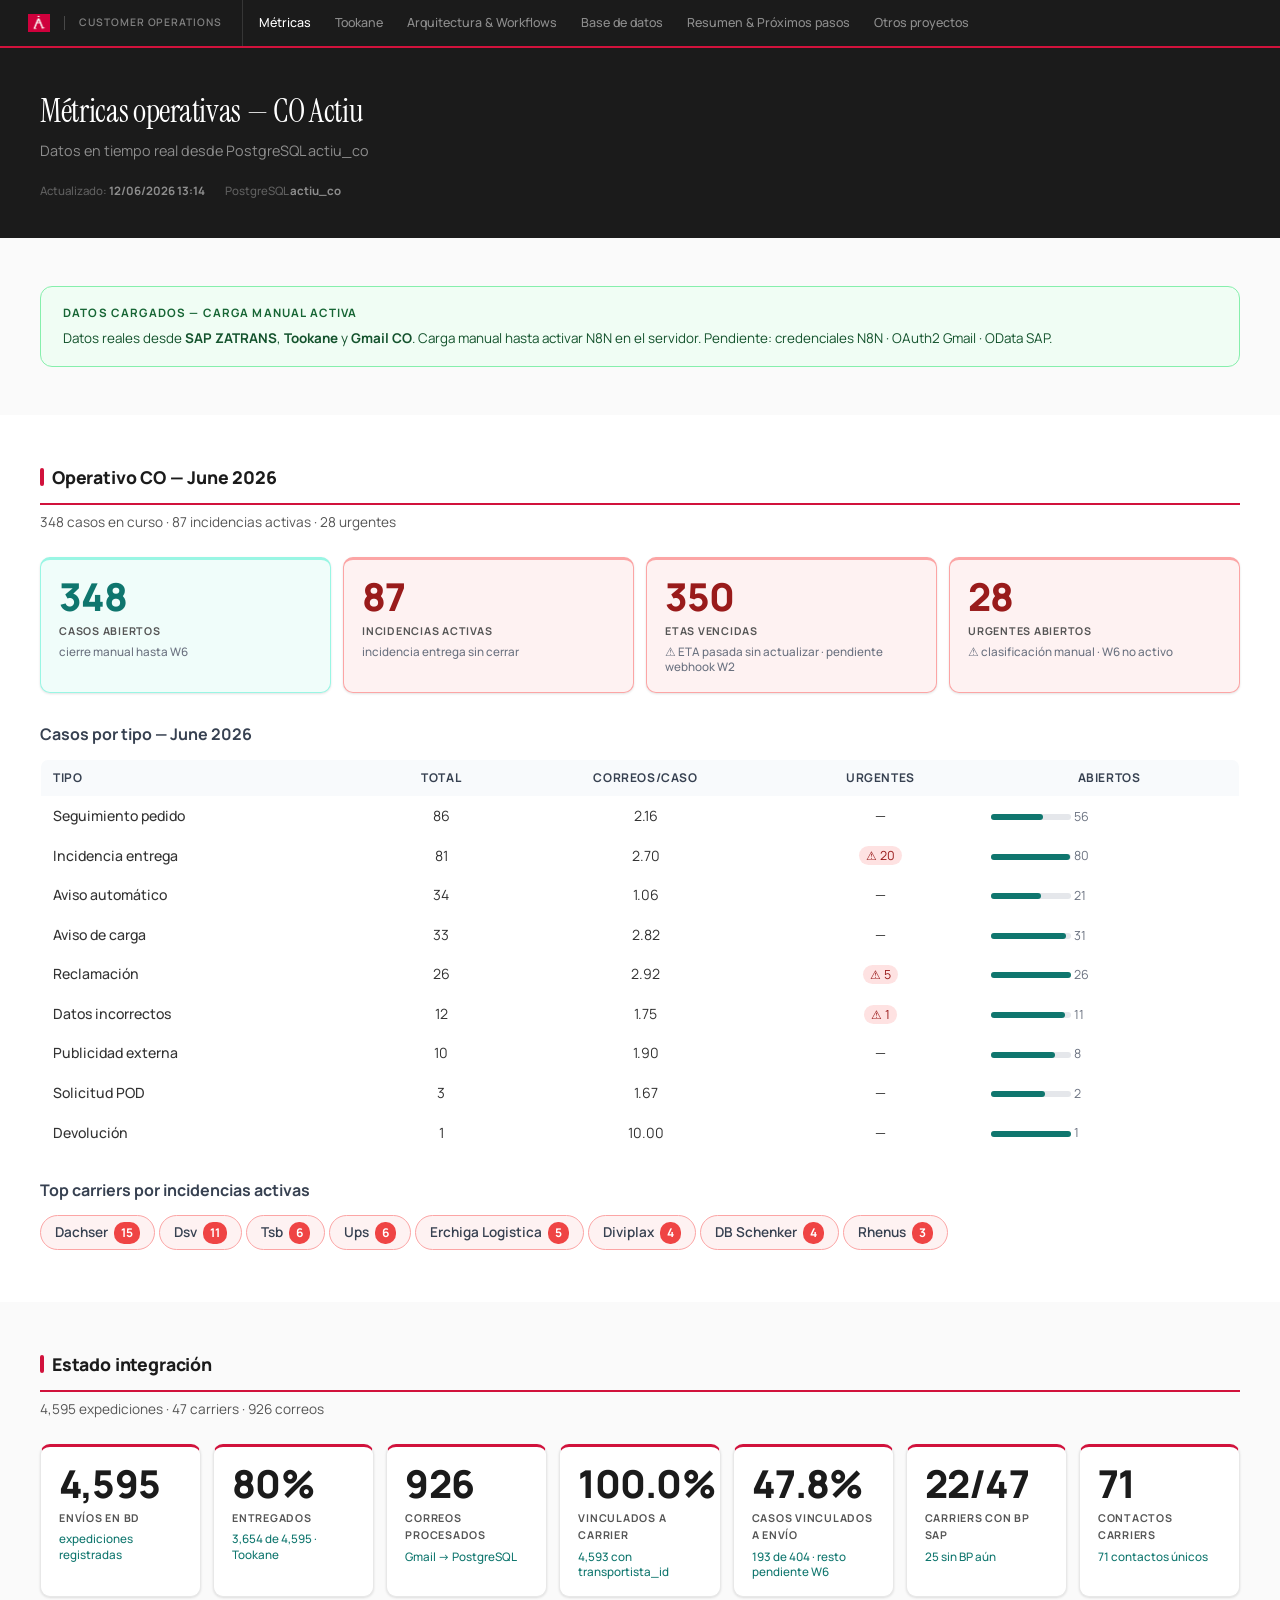
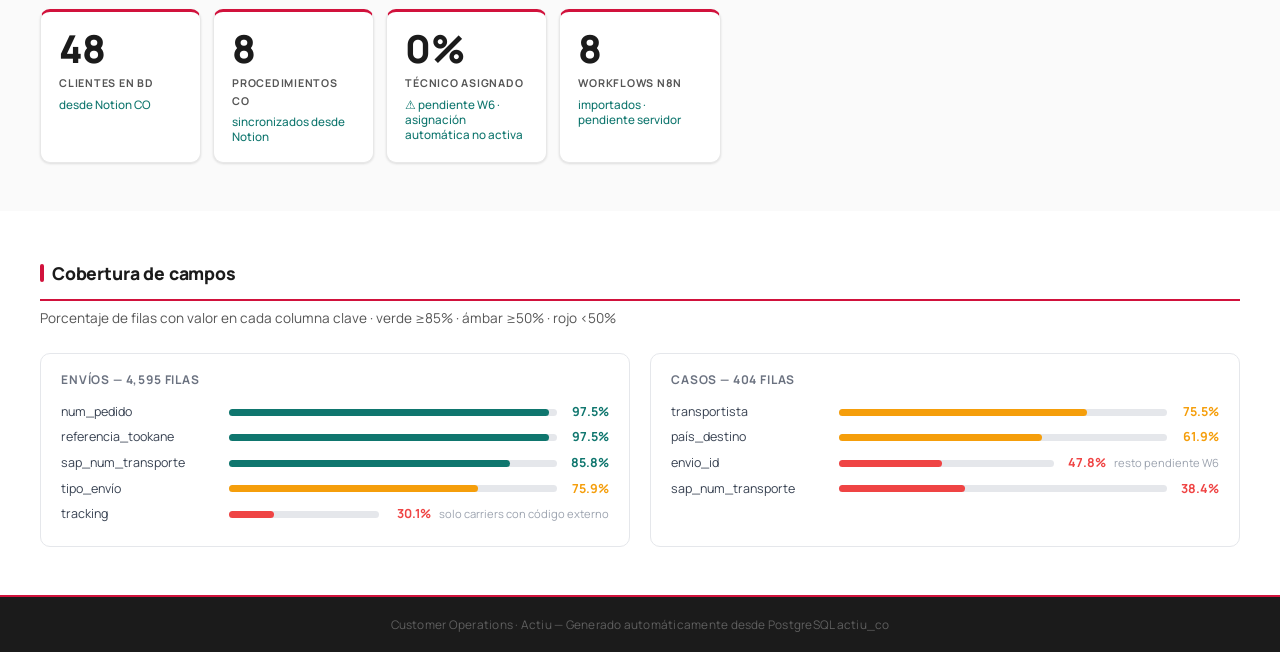
==== commit a24cb4a2: "fix: css como archivo externo (style.css), -114KB embed duplicado" ====
--- a/index.html
+++ b/index.html
@@ -7,427 +7,7 @@
 <link rel="preconnect" href="https://fonts.googleapis.com"/>
 <link rel="preconnect" href="https://fonts.gstatic.com" crossorigin="anonymous"/>
 <link href="https://fonts.googleapis.com/css2?family=Instrument+Serif:ital@0;1&amp;family=Manrope:wght@400;500;600;700;800&amp;display=swap" rel="stylesheet"/>
-<style>/* ── Variables — Actiu brand (actiu.com/es) ──────────────────────── */
-:root {
-  --black:   #1B1B1B;
-  --orange:  #D1123C;   /* primary: Actiu deep red */
-  --orange2: #B01035;   /* hover: darker red */
-  --teal:    #0F766E;
-  --red:     #B91C1C;
-  --amber:   #92400E;
-  --green:   #166534;
-  --purple:  #6B21A8;
-  --gray5:   #6B7280;
-  --gray3:   #D1D5DB;
-  --gray1:   #fafafa;
-  --white:   #FFFFFF;
-  --text:    #333333;
-  --text2:   #555555;
-  --border:  #E8E8E8;
-  --radius:  10px;
-  --shadow:  0 1px 3px rgba(0,0,0,.07), 0 1px 2px rgba(0,0,0,.05);
-}
-
-/* ── Reset ───────────────────────────────────────────────────────── */
-*, *::before, *::after { box-sizing: border-box; margin: 0; padding: 0; }
-html { scroll-behavior: smooth; }
-body {
-  font-family: 'Manrope', -apple-system, sans-serif;
-  background: var(--gray1);
-  color: var(--text);
-  font-size: 15px;
-  line-height: 1.65;
-  -webkit-font-smoothing: antialiased;
-  display: flex;
-  flex-direction: column;
-  min-height: 100vh;
-}
-
-/* ── STICKY FOOTER ───────────────────────────────────────────────── */
-.page-content { flex: 1; display: flex; flex-direction: column; }
-
-::-webkit-scrollbar { width: 6px; height: 6px; }
-::-webkit-scrollbar-track { background: transparent; }
-::-webkit-scrollbar-thumb { background: var(--gray3); border-radius: 3px; }
-
-/* ── NAV ─────────────────────────────────────────────────────────── */
-nav {
-  position: sticky; top: 0; z-index: 200;
-  background: var(--black);
-  padding: 0 28px;
-  display: flex; align-items: stretch; gap: 0;
-  flex-wrap: wrap;
-  border-bottom: 2px solid var(--orange);
-}
-.nav-brand {
-  display: flex; align-items: center; gap: 8px;
-  padding: 14px 20px 14px 0; margin-right: 4px;
-  border-right: 1px solid rgba(255,255,255,.12);
-  white-space: nowrap;
-  text-decoration: none;
-}
-.nav-brand .logo-dot {
-  width: 8px; height: 8px; border-radius: 50%;
-  background: var(--orange); flex-shrink: 0;
-}
-.nav-brand span { color: white; font-weight: 800; font-size: .9rem; letter-spacing: .03em; }
-nav a.nav-link {
-  color: rgba(255,255,255,.5);
-  text-decoration: none;
-  padding: 0 12px;
-  font-size: .78rem; font-weight: 500;
-  display: flex; align-items: center;
-  transition: color .12s, background .12s;
-  white-space: nowrap;
-  border-bottom: 2px solid transparent;
-  margin-bottom: -2px;
-}
-nav a.nav-link:hover { color: white; background: rgba(255,255,255,.06); border-bottom-color: var(--orange); }
-nav a.nav-link.active { color: white; border-bottom-color: var(--orange); }
-
-/* ── HERO ────────────────────────────────────────────────────────── */
-.hero { background: var(--black); color: white; padding: 44px 40px 38px; }
-.hero-inner { max-width: 900px; }
-.hero h1 {
-  font-family: 'Instrument Serif', Georgia, serif;
-  font-size: 2rem; font-weight: 400;
-  letter-spacing: -.01em; line-height: 1.2; margin-bottom: 9px;
-}
-.hero p { color: rgba(255,255,255,.5); font-size: .9rem; max-width: 580px; }
-.hero-meta { margin-top: 18px; display: flex; gap: 20px; align-items: center; flex-wrap: wrap; }
-.hero-chip { font-size: .72rem; color: rgba(255,255,255,.3); font-weight: 500; }
-.hero-chip strong { color: rgba(255,255,255,.5); }
-
-/* ── SECTION ─────────────────────────────────────────────────────── */
-section { padding: 48px 40px; background: var(--white); }
-section:nth-child(odd) { background: var(--gray1); }
-h2.section-title {
-  font-size: 1.1rem; font-weight: 800; color: var(--black);
-  letter-spacing: -.01em;
-  padding-bottom: 11px;
-  border-bottom: 2px solid var(--orange);
-  display: flex; align-items: center; gap: 8px;
-  margin-bottom: 6px;
-}
-h2.section-title::before {
-  content: ''; display: inline-block;
-  width: 4px; height: 18px; background: var(--orange);
-  border-radius: 2px; flex-shrink: 0;
-}
-p.section-sub { color: var(--text2); font-size: .85rem; margin-bottom: 24px; }
-
-/* ── KPI GRID ────────────────────────────────────────────────────── */
-.kpi-grid {
-  display: grid;
-  grid-template-columns: repeat(auto-fill, minmax(160px, 1fr));
-  gap: 12px;
-}
-.kpi-card {
-  background: var(--white);
-  border-radius: var(--radius);
-  padding: 18px 18px 16px;
-  border: 1px solid var(--border);
-  border-top: 3px solid var(--orange);
-  box-shadow: var(--shadow);
-  transition: transform .12s, box-shadow .12s;
-}
-.kpi-card:hover { transform: translateY(-1px); box-shadow: 0 4px 12px rgba(0,0,0,.09); }
-.kpi-card .kpi-value {
-  font-size: 2.4rem; font-weight: 900;
-  color: var(--black); line-height: 1; letter-spacing: -.02em;
-}
-.kpi-card .kpi-label {
-  font-size: .67rem; color: var(--text2);
-  font-weight: 700; letter-spacing: .07em; text-transform: uppercase;
-  margin-top: 6px;
-}
-.kpi-card .kpi-sub { font-size: .73rem; color: var(--teal); margin-top: 5px; font-weight: 500; line-height: 1.3; }
-
-/* ── NOTEBOOK CONTENT ────────────────────────────────────────────── */
-.nb-markdown h1, .nb-markdown h2 {
-  font-size: 1.05rem; font-weight: 800; color: var(--black);
-  margin: 28px 0 7px; padding-bottom: 5px;
-  border-bottom: 1px solid var(--border);
-}
-.nb-markdown h3 { font-size: .95rem; font-weight: 700; color: #222; margin: 20px 0 4px; }
-.nb-markdown h4 { font-size: .87rem; font-weight: 600; color: #444; margin: 14px 0 3px; }
-.nb-markdown p { color: #333; margin: 0 0 10px; font-size: .91rem; }
-.nb-markdown ul, .nb-markdown ol { padding-left: 20px; margin: 0 0 10px; color: #333; font-size: .91rem; }
-.nb-markdown li { margin-bottom: 3px; }
-.nb-markdown strong { color: var(--black); font-weight: 700; }
-.nb-markdown em { color: #555; }
-.nb-markdown code {
-  background: #F0EFED; padding: 1px 5px; border-radius: 3px;
-  font-family: 'Fira Code', 'SF Mono', Consolas, monospace;
-  font-size: .83em; color: var(--black);
-}
-.nb-markdown blockquote {
-  border-left: 3px solid var(--orange); margin: 12px 0; padding: 9px 14px;
-  background: #FEF5EC; color: #7A3A0A; border-radius: 0 4px 4px 0; font-size: .9rem;
-}
-.nb-markdown hr { border: none; border-top: 1px solid var(--border); margin: 20px 0; }
-.nb-output { margin: 18px 0; }
-.nb-output img { max-width: 100%; display: block; margin: 0 auto; border-radius: 6px; box-shadow: var(--shadow); }
-
-/* notebook tables */
-.nb-output table, .nb-markdown table {
-  border-collapse: collapse; font-size: .8rem;
-  margin: 0 auto 14px; width: auto; max-width: 100%;
-  border-radius: 6px; overflow: hidden; box-shadow: var(--shadow);
-}
-.nb-output table th, .nb-markdown table th {
-  background: var(--black); color: white;
-  padding: 8px 13px; text-align: left;
-  font-weight: 700; font-size: .74rem; letter-spacing: .04em; white-space: nowrap;
-}
-.nb-output table td, .nb-markdown table td {
-  padding: 7px 13px; border-bottom: 1px solid var(--border);
-  vertical-align: top; background: white;
-}
-.nb-output table tr:nth-child(even) td { background: var(--gray1); }
-.nb-output table tr:hover td { background: rgba(209,18,60,.05); }
-.nb-output pre {
-  background: #F0EFED; border: 1px solid var(--border); border-radius: 6px;
-  padding: 11px 14px; font-size: .78rem; color: #333; overflow-x: auto;
-  font-family: 'Fira Code', 'SF Mono', Consolas, monospace;
-}
-
-/* ── DATA TABLE ──────────────────────────────────────────────────── */
-.table-scroll {
-  overflow-x: auto; border-radius: var(--radius);
-  box-shadow: var(--shadow); border: 1px solid var(--border);
-  overflow: hidden;
-}
-table.data-table { border-collapse: collapse; font-size: .79rem; width: 100%; min-width: 860px; background: white; }
-table.data-table thead th {
-  background: var(--orange); color: white;
-  padding: 11px 14px; text-align: left;
-  font-weight: 700; font-size: .71rem; letter-spacing: .05em; text-transform: uppercase;
-  white-space: nowrap; position: sticky; top: 0; z-index: 1;
-}
-table.data-table thead th:first-child { position: sticky; top: 0; left: 0; z-index: 2; }
-table.data-table tbody td { padding: 8px 14px; border-bottom: 1px solid var(--border); vertical-align: top; }
-table.data-table tbody tr:nth-child(even) td { background: var(--gray1); }
-table.data-table tbody tr:hover td { background: rgba(209,18,60,.05); transition: background .1s; }
-table.data-table tbody td:first-child { font-weight: 600; color: var(--black); }
-table.data-table code {
-  font-family: 'Fira Code', 'SF Mono', Consolas, monospace;
-  font-size: .8em; color: var(--black); background: #F0EFED; padding: 1px 4px; border-radius: 3px;
-}
-
-/* ── BADGES ──────────────────────────────────────────────────────── */
-.badge { display: inline-block; border-radius: 4px; padding: 2px 7px; font-size: .68rem; font-weight: 700; white-space: nowrap; letter-spacing: .02em; }
-.badge-ok      { background: #DCFCE7; color: #14532D; }
-.badge-extra   { background: #FEF9C3; color: #713F12; }
-.badge-parcial { background: #FEF3C7; color: #92400E; }
-.badge-no      { background: #FEE2E2; color: #7F1D1D; }
-.badge-si      { background: #DCFCE7; color: #14532D; }
-.badge-eval    { background: #EDE9FE; color: #4C1D95; }
-.badge-posible { background: #FEF3C7; color: #92400E; }
-.badge-yaesta  { background: #DBEAFE; color: #1E3A8A; }
-
-/* ── STEPS ───────────────────────────────────────────────────────── */
-.steps-grid { display: grid; grid-template-columns: repeat(auto-fill, minmax(300px, 1fr)); gap: 12px; }
-.step-item {
-  background: var(--white); border-radius: var(--radius);
-  padding: 15px 17px; display: flex; align-items: flex-start; gap: 12px;
-  border: 1px solid var(--border); box-shadow: var(--shadow);
-  transition: border-color .15s, transform .12s;
-}
-.step-item:hover { border-color: var(--orange); transform: translateY(-1px); }
-.step-num {
-  min-width: 27px; height: 27px; border-radius: 50%;
-  display: flex; align-items: center; justify-content: center;
-  font-weight: 800; font-size: .78rem; color: white; flex-shrink: 0;
-}
-.step-title { font-weight: 700; font-size: .87rem; color: var(--black); margin-bottom: 3px; line-height: 1.3; }
-.step-desc  { font-size: .77rem; color: var(--text2); line-height: 1.45; }
-
-/* ═══════════════════════════════════════════════════════════════════
-   ARQUITECTURA DIAGRAM
-   ═══════════════════════════════════════════════════════════════════ */
-.arch-diagram {
-  display: flex; align-items: center; justify-content: center;
-  gap: 0; padding: 32px 0 16px; flex-wrap: wrap;
-  overflow-x: auto;
-}
-.arch-col { display: flex; flex-direction: column; align-items: center; gap: 12px; }
-.arch-col-hub { gap: 0; }
-
-.arch-node {
-  border-radius: 10px; padding: 14px 18px;
-  display: flex; flex-direction: column; align-items: center; gap: 7px;
-  min-width: 110px; text-align: center;
-  box-shadow: 0 2px 8px rgba(0,0,0,.18);
-  position: relative;
-}
-.arch-node-icon { width: 40px; height: 40px; display: flex; align-items: center; justify-content: center; }
-.arch-node-icon img { width: 36px; height: 36px; object-fit: contain; filter: brightness(0) invert(1); }
-.arch-node-name { font-weight: 800; font-size: .82rem; color: #fff; letter-spacing: .01em; line-height: 1.2; }
-.arch-node-detail { font-size: .68rem; color: rgba(255,255,255,.65); line-height: 1.3; }
-
-.node-sap      { background: #0070F2; }
-.node-n8n      { background: #EA4B35; min-width: 130px; padding: 18px 22px; }
-.node-tookane  { background: #00897B; }
-.node-pg       { background: #336791; }
-.node-gmail    { background: #EA4335; }
-.node-sheets   { background: #34A853; }
-.node-gemini   { background: #4A90D9; }
-.node-calendar { background: #4285F4; }
-
-/* Connection arrows between columns */
-.arch-arrow {
-  display: flex; flex-direction: column; align-items: center; justify-content: center;
-  gap: 12px; padding: 0 8px; flex-shrink: 0;
-}
-.arch-arrow-line {
-  width: 36px; height: 2px; background: var(--border); position: relative; flex-shrink: 0;
-}
-.arch-arrow-line::after {
-  content: ''; position: absolute; right: -1px; top: -4px;
-  border-left: 7px solid var(--border); border-top: 5px solid transparent; border-bottom: 5px solid transparent;
-}
-
-/* Tookane custom icon (truck SVG) */
-.tookane-truck { font-size: 22px; line-height: 1; }
-
-/* N8N hub badge */
-.n8n-badge {
-  background: rgba(255,255,255,.15); border-radius: 20px;
-  padding: 2px 8px; font-size: .65rem; color: rgba(255,255,255,.8);
-  font-weight: 700; letter-spacing: .04em; margin-top: -2px;
-}
-
-/* ═══════════════════════════════════════════════════════════════════
-   WORKFLOW NODES (n8n style)
-   ═══════════════════════════════════════════════════════════════════ */
-.wf-grid {
-  display: grid; grid-template-columns: repeat(auto-fill, minmax(320px, 1fr)); gap: 10px;
-  margin-top: 16px;
-}
-.wf-node {
-  border-radius: 8px; overflow: hidden;
-  border: 1px solid var(--border); box-shadow: var(--shadow);
-  background: var(--white); transition: box-shadow .15s, transform .12s;
-}
-.wf-node:hover { box-shadow: 0 4px 14px rgba(0,0,0,.1); transform: translateY(-1px); }
-.wf-node-header {
-  padding: 9px 14px; display: flex; align-items: center; gap: 10px;
-}
-.wf-node-header img { width: 18px; height: 18px; filter: brightness(0) invert(1); flex-shrink: 0; }
-.wf-node-id {
-  background: rgba(255,255,255,.22); border-radius: 4px;
-  padding: 1px 6px; font-size: .65rem; font-weight: 800;
-  color: white; letter-spacing: .04em; flex-shrink: 0;
-}
-.wf-node-title { font-size: .82rem; font-weight: 700; color: white; flex: 1; line-height: 1.3; }
-.wf-node-status {
-  width: 8px; height: 8px; border-radius: 50%; flex-shrink: 0;
-}
-.wf-status-ok     { background: #4ADE80; }
-.wf-status-wait   { background: #FCD34D; }
-.wf-status-block  { background: #F87171; }
-
-.wf-node-body { padding: 10px 14px 12px; }
-.wf-trigger {
-  font-size: .72rem; color: var(--text2); margin-bottom: 7px;
-  display: flex; align-items: flex-start; gap: 5px;
-}
-.wf-trigger-icon { font-size: .8rem; flex-shrink: 0; margin-top: 1px; }
-.wf-steps {
-  display: flex; flex-wrap: wrap; gap: 5px;
-}
-.wf-step {
-  background: var(--gray1); border: 1px solid var(--border);
-  border-radius: 5px; padding: 2px 8px;
-  font-size: .68rem; color: var(--text2); font-weight: 500;
-}
-.wf-step-arrow { color: var(--gray5); font-size: .7rem; align-self: center; }
-.wf-beneficia {
-  display: flex; align-items: flex-start; gap: 5px;
-  font-size: .69rem; color: var(--text2); margin-bottom: 6px;
-}
-.wf-kpi-row {
-  display: grid; grid-template-columns: 1fr 1fr; gap: 7px; margin-top: 8px;
-}
-.wf-kpi {
-  border-radius: 6px; padding: 7px 10px; font-size: .72rem; line-height: 1.45;
-}
-.wf-kpi-lbl {
-  font-size: .6rem; font-weight: 700; text-transform: uppercase;
-  letter-spacing: .06em; margin-bottom: 3px;
-}
-.wf-kpi-antes   { background: #FEE2E2; color: #7F1D1D; }
-.wf-kpi-antes   .wf-kpi-lbl { color: #991B1B; }
-.wf-kpi-despues { background: #DCFCE7; color: #14532D; }
-.wf-kpi-despues .wf-kpi-lbl { color: #166534; }
-.wf-blocker {
-  margin-top: 7px; padding: 5px 9px;
-  background: #FEF2F2; border-radius: 5px; border-left: 3px solid #EF4444;
-  font-size: .69rem; color: #991B1B;
-}
-
-/* ═══════════════════════════════════════════════════════════════════
-   POSTGRESQL SCHEMA DIAGRAM
-   ═══════════════════════════════════════════════════════════════════ */
-.pg-schema-grid {
-  display: grid; grid-template-columns: repeat(auto-fill, minmax(240px, 1fr)); gap: 12px;
-  margin-top: 16px;
-}
-.pg-table-card {
-  border-radius: 8px; overflow: hidden;
-  border: 1px solid #C8D9EC; box-shadow: var(--shadow);
-  background: white; font-size: .75rem;
-}
-.pg-table-header {
-  background: #336791; color: white;
-  padding: 8px 12px; display: flex; align-items: center; gap: 8px;
-}
-.pg-table-header img { width: 16px; height: 16px; filter: brightness(0) invert(1); flex-shrink: 0; }
-.pg-table-name { font-weight: 800; font-size: .82rem; flex: 1; letter-spacing: .01em; }
-.pg-row-count {
-  background: rgba(255,255,255,.18); border-radius: 10px;
-  padding: 1px 7px; font-size: .65rem; font-weight: 700; white-space: nowrap;
-}
-.pg-columns { padding: 6px 0; }
-.pg-col-row {
-  display: flex; align-items: center; gap: 6px;
-  padding: 3px 12px; border-bottom: 1px solid #EEF4FA;
-}
-.pg-col-row:last-child { border-bottom: none; }
-.pg-col-name { font-family: 'Fira Code', Consolas, monospace; font-size: .72rem; color: var(--black); flex: 1; }
-.pg-col-type { font-size: .65rem; color: #5D93C0; background: #EBF5FB; border-radius: 3px; padding: 1px 5px; white-space: nowrap; }
-.pg-col-pk   { font-size: .6rem; font-weight: 800; color: #D97706; background: #FEF3C7; border-radius: 3px; padding: 1px 5px; }
-.pg-col-fk   { font-size: .6rem; font-weight: 700; color: #7C3AED; background: #EDE9FE; border-radius: 3px; padding: 1px 5px; }
-.pg-col-null { font-size: .6rem; color: #9CA3AF; }
-.pg-fks-row {
-  padding: 5px 12px 7px; background: #F8FBFF;
-  border-top: 1px solid #C8D9EC;
-  font-size: .67rem; color: #4A6FA5;
-  display: flex; flex-wrap: wrap; gap: 4px; align-items: center;
-}
-.pg-fk-arrow { color: #A0B4C8; font-size: .7rem; }
-.pg-fk-tag {
-  background: #EDE9FE; color: #5B21B6; border-radius: 3px;
-  padding: 1px 5px; font-weight: 600;
-}
-
-/* ── FOOTER ──────────────────────────────────────────────────────── */
-footer {
-  background: var(--black); border-top: 2px solid var(--orange);
-  color: rgba(255,255,255,.3); text-align: center;
-  padding: 18px; font-size: .74rem; letter-spacing: .02em;
-}
-
-/* ── RESPONSIVE ──────────────────────────────────────────────────── */
-@media (max-width: 640px) {
-  .hero { padding: 30px 18px 26px; }
-  section { padding: 32px 18px; }
-  nav { padding: 0 14px; }
-  .hero h1 { font-size: 1.35rem; }
-  .kpi-grid { grid-template-columns: repeat(2, 1fr); }
-}
-</style>
+<link rel="stylesheet" href="style.css"/>
 </head>
 <body>
 
@@ -438,7 +18,7 @@
     <h1>M&eacute;tricas operativas &mdash; CO Actiu</h1>
     <p>Datos en tiempo real desde PostgreSQL actiu_co</p>
     <div class="hero-meta">
-      <span class="hero-chip">Actualizado: <strong>12/06/2026 13:00</strong></span>
+      <span class="hero-chip">Actualizado: <strong>12/06/2026 13:14</strong></span>
       <span class="hero-chip">PostgreSQL <strong>actiu_co</strong></span>
     </div>
   </div>
@@ -475,5 +55,5 @@
 
 <footer>Customer Operations &middot; Actiu &mdash; Generado autom&aacute;ticamente desde PostgreSQL actiu_co</footer>
 
-<script>(function(){var _V="2026-06-12T13:00:46";setInterval(function(){fetch("version.json?_="+Date.now()).then(function(r){return r.json();}).then(function(d){if(d.ts!==_V)location.reload();}).catch(function(){});},300000);})();</script></body>
+<script>(function(){var _V="2026-06-12T13:14:35";setInterval(function(){fetch("version.json?_="+Date.now()).then(function(r){return r.json();}).then(function(d){if(d.ts!==_V)location.reload();}).catch(function(){});},300000);})();</script></body>
 </html>
--- a/style.css
+++ b/style.css
@@ -0,0 +1,420 @@
+/* ── Variables — Actiu brand (actiu.com/es) ──────────────────────── */
+:root {
+  --black:   #1B1B1B;
+  --orange:  #D1123C;   /* primary: Actiu deep red */
+  --orange2: #B01035;   /* hover: darker red */
+  --teal:    #0F766E;
+  --red:     #B91C1C;
+  --amber:   #92400E;
+  --green:   #166534;
+  --purple:  #6B21A8;
+  --gray5:   #6B7280;
+  --gray3:   #D1D5DB;
+  --gray1:   #fafafa;
+  --white:   #FFFFFF;
+  --text:    #333333;
+  --text2:   #555555;
+  --border:  #E8E8E8;
+  --radius:  10px;
+  --shadow:  0 1px 3px rgba(0,0,0,.07), 0 1px 2px rgba(0,0,0,.05);
+}
+
+/* ── Reset ───────────────────────────────────────────────────────── */
+*, *::before, *::after { box-sizing: border-box; margin: 0; padding: 0; }
+html { scroll-behavior: smooth; }
+body {
+  font-family: 'Manrope', -apple-system, sans-serif;
+  background: var(--gray1);
+  color: var(--text);
+  font-size: 15px;
+  line-height: 1.65;
+  -webkit-font-smoothing: antialiased;
+  display: flex;
+  flex-direction: column;
+  min-height: 100vh;
+}
+
+/* ── STICKY FOOTER ───────────────────────────────────────────────── */
+.page-content { flex: 1; display: flex; flex-direction: column; }
+
+::-webkit-scrollbar { width: 6px; height: 6px; }
+::-webkit-scrollbar-track { background: transparent; }
+::-webkit-scrollbar-thumb { background: var(--gray3); border-radius: 3px; }
+
+/* ── NAV ─────────────────────────────────────────────────────────── */
+nav {
+  position: sticky; top: 0; z-index: 200;
+  background: var(--black);
+  padding: 0 28px;
+  display: flex; align-items: stretch; gap: 0;
+  flex-wrap: wrap;
+  border-bottom: 2px solid var(--orange);
+}
+.nav-brand {
+  display: flex; align-items: center; gap: 8px;
+  padding: 14px 20px 14px 0; margin-right: 4px;
+  border-right: 1px solid rgba(255,255,255,.12);
+  white-space: nowrap;
+  text-decoration: none;
+}
+.nav-brand .logo-dot {
+  width: 8px; height: 8px; border-radius: 50%;
+  background: var(--orange); flex-shrink: 0;
+}
+.nav-brand span { color: white; font-weight: 800; font-size: .9rem; letter-spacing: .03em; }
+nav a.nav-link {
+  color: rgba(255,255,255,.5);
+  text-decoration: none;
+  padding: 0 12px;
+  font-size: .78rem; font-weight: 500;
+  display: flex; align-items: center;
+  transition: color .12s, background .12s;
+  white-space: nowrap;
+  border-bottom: 2px solid transparent;
+  margin-bottom: -2px;
+}
+nav a.nav-link:hover { color: white; background: rgba(255,255,255,.06); border-bottom-color: var(--orange); }
+nav a.nav-link.active { color: white; border-bottom-color: var(--orange); }
+
+/* ── HERO ────────────────────────────────────────────────────────── */
+.hero { background: var(--black); color: white; padding: 44px 40px 38px; }
+.hero-inner { max-width: 900px; }
+.hero h1 {
+  font-family: 'Instrument Serif', Georgia, serif;
+  font-size: 2rem; font-weight: 400;
+  letter-spacing: -.01em; line-height: 1.2; margin-bottom: 9px;
+}
+.hero p { color: rgba(255,255,255,.5); font-size: .9rem; max-width: 580px; }
+.hero-meta { margin-top: 18px; display: flex; gap: 20px; align-items: center; flex-wrap: wrap; }
+.hero-chip { font-size: .72rem; color: rgba(255,255,255,.3); font-weight: 500; }
+.hero-chip strong { color: rgba(255,255,255,.5); }
+
+/* ── SECTION ─────────────────────────────────────────────────────── */
+section { padding: 48px 40px; background: var(--white); }
+section:nth-child(odd) { background: var(--gray1); }
+h2.section-title {
+  font-size: 1.1rem; font-weight: 800; color: var(--black);
+  letter-spacing: -.01em;
+  padding-bottom: 11px;
+  border-bottom: 2px solid var(--orange);
+  display: flex; align-items: center; gap: 8px;
+  margin-bottom: 6px;
+}
+h2.section-title::before {
+  content: ''; display: inline-block;
+  width: 4px; height: 18px; background: var(--orange);
+  border-radius: 2px; flex-shrink: 0;
+}
+p.section-sub { color: var(--text2); font-size: .85rem; margin-bottom: 24px; }
+
+/* ── KPI GRID ────────────────────────────────────────────────────── */
+.kpi-grid {
+  display: grid;
+  grid-template-columns: repeat(auto-fill, minmax(160px, 1fr));
+  gap: 12px;
+}
+.kpi-card {
+  background: var(--white);
+  border-radius: var(--radius);
+  padding: 18px 18px 16px;
+  border: 1px solid var(--border);
+  border-top: 3px solid var(--orange);
+  box-shadow: var(--shadow);
+  transition: transform .12s, box-shadow .12s;
+}
+.kpi-card:hover { transform: translateY(-1px); box-shadow: 0 4px 12px rgba(0,0,0,.09); }
+.kpi-card .kpi-value {
+  font-size: 2.4rem; font-weight: 900;
+  color: var(--black); line-height: 1; letter-spacing: -.02em;
+}
+.kpi-card .kpi-label {
+  font-size: .67rem; color: var(--text2);
+  font-weight: 700; letter-spacing: .07em; text-transform: uppercase;
+  margin-top: 6px;
+}
+.kpi-card .kpi-sub { font-size: .73rem; color: var(--teal); margin-top: 5px; font-weight: 500; line-height: 1.3; }
+
+/* ── NOTEBOOK CONTENT ────────────────────────────────────────────── */
+.nb-markdown h1, .nb-markdown h2 {
+  font-size: 1.05rem; font-weight: 800; color: var(--black);
+  margin: 28px 0 7px; padding-bottom: 5px;
+  border-bottom: 1px solid var(--border);
+}
+.nb-markdown h3 { font-size: .95rem; font-weight: 700; color: #222; margin: 20px 0 4px; }
+.nb-markdown h4 { font-size: .87rem; font-weight: 600; color: #444; margin: 14px 0 3px; }
+.nb-markdown p { color: #333; margin: 0 0 10px; font-size: .91rem; }
+.nb-markdown ul, .nb-markdown ol { padding-left: 20px; margin: 0 0 10px; color: #333; font-size: .91rem; }
+.nb-markdown li { margin-bottom: 3px; }
+.nb-markdown strong { color: var(--black); font-weight: 700; }
+.nb-markdown em { color: #555; }
+.nb-markdown code {
+  background: #F0EFED; padding: 1px 5px; border-radius: 3px;
+  font-family: 'Fira Code', 'SF Mono', Consolas, monospace;
+  font-size: .83em; color: var(--black);
+}
+.nb-markdown blockquote {
+  border-left: 3px solid var(--orange); margin: 12px 0; padding: 9px 14px;
+  background: #FEF5EC; color: #7A3A0A; border-radius: 0 4px 4px 0; font-size: .9rem;
+}
+.nb-markdown hr { border: none; border-top: 1px solid var(--border); margin: 20px 0; }
+.nb-output { margin: 18px 0; }
+.nb-output img { max-width: 100%; display: block; margin: 0 auto; border-radius: 6px; box-shadow: var(--shadow); }
+
+/* notebook tables */
+.nb-output table, .nb-markdown table {
+  border-collapse: collapse; font-size: .8rem;
+  margin: 0 auto 14px; width: auto; max-width: 100%;
+  border-radius: 6px; overflow: hidden; box-shadow: var(--shadow);
+}
+.nb-output table th, .nb-markdown table th {
+  background: var(--black); color: white;
+  padding: 8px 13px; text-align: left;
+  font-weight: 700; font-size: .74rem; letter-spacing: .04em; white-space: nowrap;
+}
+.nb-output table td, .nb-markdown table td {
+  padding: 7px 13px; border-bottom: 1px solid var(--border);
+  vertical-align: top; background: white;
+}
+.nb-output table tr:nth-child(even) td { background: var(--gray1); }
+.nb-output table tr:hover td { background: rgba(209,18,60,.05); }
+.nb-output pre {
+  background: #F0EFED; border: 1px solid var(--border); border-radius: 6px;
+  padding: 11px 14px; font-size: .78rem; color: #333; overflow-x: auto;
+  font-family: 'Fira Code', 'SF Mono', Consolas, monospace;
+}
+
+/* ── DATA TABLE ──────────────────────────────────────────────────── */
+.table-scroll {
+  overflow-x: auto; border-radius: var(--radius);
+  box-shadow: var(--shadow); border: 1px solid var(--border);
+  overflow: hidden;
+}
+table.data-table { border-collapse: collapse; font-size: .79rem; width: 100%; min-width: 860px; background: white; }
+table.data-table thead th {
+  background: var(--orange); color: white;
+  padding: 11px 14px; text-align: left;
+  font-weight: 700; font-size: .71rem; letter-spacing: .05em; text-transform: uppercase;
+  white-space: nowrap; position: sticky; top: 0; z-index: 1;
+}
+table.data-table thead th:first-child { position: sticky; top: 0; left: 0; z-index: 2; }
+table.data-table tbody td { padding: 8px 14px; border-bottom: 1px solid var(--border); vertical-align: top; }
+table.data-table tbody tr:nth-child(even) td { background: var(--gray1); }
+table.data-table tbody tr:hover td { background: rgba(209,18,60,.05); transition: background .1s; }
+table.data-table tbody td:first-child { font-weight: 600; color: var(--black); }
+table.data-table code {
+  font-family: 'Fira Code', 'SF Mono', Consolas, monospace;
+  font-size: .8em; color: var(--black); background: #F0EFED; padding: 1px 4px; border-radius: 3px;
+}
+
+/* ── BADGES ──────────────────────────────────────────────────────── */
+.badge { display: inline-block; border-radius: 4px; padding: 2px 7px; font-size: .68rem; font-weight: 700; white-space: nowrap; letter-spacing: .02em; }
+.badge-ok      { background: #DCFCE7; color: #14532D; }
+.badge-extra   { background: #FEF9C3; color: #713F12; }
+.badge-parcial { background: #FEF3C7; color: #92400E; }
+.badge-no      { background: #FEE2E2; color: #7F1D1D; }
+.badge-si      { background: #DCFCE7; color: #14532D; }
+.badge-eval    { background: #EDE9FE; color: #4C1D95; }
+.badge-posible { background: #FEF3C7; color: #92400E; }
+.badge-yaesta  { background: #DBEAFE; color: #1E3A8A; }
+
+/* ── STEPS ───────────────────────────────────────────────────────── */
+.steps-grid { display: grid; grid-template-columns: repeat(auto-fill, minmax(300px, 1fr)); gap: 12px; }
+.step-item {
+  background: var(--white); border-radius: var(--radius);
+  padding: 15px 17px; display: flex; align-items: flex-start; gap: 12px;
+  border: 1px solid var(--border); box-shadow: var(--shadow);
+  transition: border-color .15s, transform .12s;
+}
+.step-item:hover { border-color: var(--orange); transform: translateY(-1px); }
+.step-num {
+  min-width: 27px; height: 27px; border-radius: 50%;
+  display: flex; align-items: center; justify-content: center;
+  font-weight: 800; font-size: .78rem; color: white; flex-shrink: 0;
+}
+.step-title { font-weight: 700; font-size: .87rem; color: var(--black); margin-bottom: 3px; line-height: 1.3; }
+.step-desc  { font-size: .77rem; color: var(--text2); line-height: 1.45; }
+
+/* ═══════════════════════════════════════════════════════════════════
+   ARQUITECTURA DIAGRAM
+   ═══════════════════════════════════════════════════════════════════ */
+.arch-diagram {
+  display: flex; align-items: center; justify-content: center;
+  gap: 0; padding: 32px 0 16px; flex-wrap: wrap;
+  overflow-x: auto;
+}
+.arch-col { display: flex; flex-direction: column; align-items: center; gap: 12px; }
+.arch-col-hub { gap: 0; }
+
+.arch-node {
+  border-radius: 10px; padding: 14px 18px;
+  display: flex; flex-direction: column; align-items: center; gap: 7px;
+  min-width: 110px; text-align: center;
+  box-shadow: 0 2px 8px rgba(0,0,0,.18);
+  position: relative;
+}
+.arch-node-icon { width: 40px; height: 40px; display: flex; align-items: center; justify-content: center; }
+.arch-node-icon img { width: 36px; height: 36px; object-fit: contain; filter: brightness(0) invert(1); }
+.arch-node-name { font-weight: 800; font-size: .82rem; color: #fff; letter-spacing: .01em; line-height: 1.2; }
+.arch-node-detail { font-size: .68rem; color: rgba(255,255,255,.65); line-height: 1.3; }
+
+.node-sap      { background: #0070F2; }
+.node-n8n      { background: #EA4B35; min-width: 130px; padding: 18px 22px; }
+.node-tookane  { background: #00897B; }
+.node-pg       { background: #336791; }
+.node-gmail    { background: #EA4335; }
+.node-sheets   { background: #34A853; }
+.node-gemini   { background: #4A90D9; }
+.node-calendar { background: #4285F4; }
+
+/* Connection arrows between columns */
+.arch-arrow {
+  display: flex; flex-direction: column; align-items: center; justify-content: center;
+  gap: 12px; padding: 0 8px; flex-shrink: 0;
+}
+.arch-arrow-line {
+  width: 36px; height: 2px; background: var(--border); position: relative; flex-shrink: 0;
+}
+.arch-arrow-line::after {
+  content: ''; position: absolute; right: -1px; top: -4px;
+  border-left: 7px solid var(--border); border-top: 5px solid transparent; border-bottom: 5px solid transparent;
+}
+
+/* Tookane custom icon (truck SVG) */
+.tookane-truck { font-size: 22px; line-height: 1; }
+
+/* N8N hub badge */
+.n8n-badge {
+  background: rgba(255,255,255,.15); border-radius: 20px;
+  padding: 2px 8px; font-size: .65rem; color: rgba(255,255,255,.8);
+  font-weight: 700; letter-spacing: .04em; margin-top: -2px;
+}
+
+/* ═══════════════════════════════════════════════════════════════════
+   WORKFLOW NODES (n8n style)
+   ═══════════════════════════════════════════════════════════════════ */
+.wf-grid {
+  display: grid; grid-template-columns: repeat(auto-fill, minmax(320px, 1fr)); gap: 10px;
+  margin-top: 16px;
+}
+.wf-node {
+  border-radius: 8px; overflow: hidden;
+  border: 1px solid var(--border); box-shadow: var(--shadow);
+  background: var(--white); transition: box-shadow .15s, transform .12s;
+}
+.wf-node:hover { box-shadow: 0 4px 14px rgba(0,0,0,.1); transform: translateY(-1px); }
+.wf-node-header {
+  padding: 9px 14px; display: flex; align-items: center; gap: 10px;
+}
+.wf-node-header img { width: 18px; height: 18px; filter: brightness(0) invert(1); flex-shrink: 0; }
+.wf-node-id {
+  background: rgba(255,255,255,.22); border-radius: 4px;
+  padding: 1px 6px; font-size: .65rem; font-weight: 800;
+  color: white; letter-spacing: .04em; flex-shrink: 0;
+}
+.wf-node-title { font-size: .82rem; font-weight: 700; color: white; flex: 1; line-height: 1.3; }
+.wf-node-status {
+  width: 8px; height: 8px; border-radius: 50%; flex-shrink: 0;
+}
+.wf-status-ok     { background: #4ADE80; }
+.wf-status-wait   { background: #FCD34D; }
+.wf-status-block  { background: #F87171; }
+
+.wf-node-body { padding: 10px 14px 12px; }
+.wf-trigger {
+  font-size: .72rem; color: var(--text2); margin-bottom: 7px;
+  display: flex; align-items: flex-start; gap: 5px;
+}
+.wf-trigger-icon { font-size: .8rem; flex-shrink: 0; margin-top: 1px; }
+.wf-steps {
+  display: flex; flex-wrap: wrap; gap: 5px;
+}
+.wf-step {
+  background: var(--gray1); border: 1px solid var(--border);
+  border-radius: 5px; padding: 2px 8px;
+  font-size: .68rem; color: var(--text2); font-weight: 500;
+}
+.wf-step-arrow { color: var(--gray5); font-size: .7rem; align-self: center; }
+.wf-beneficia {
+  display: flex; align-items: flex-start; gap: 5px;
+  font-size: .69rem; color: var(--text2); margin-bottom: 6px;
+}
+.wf-kpi-row {
+  display: grid; grid-template-columns: 1fr 1fr; gap: 7px; margin-top: 8px;
+}
+.wf-kpi {
+  border-radius: 6px; padding: 7px 10px; font-size: .72rem; line-height: 1.45;
+}
+.wf-kpi-lbl {
+  font-size: .6rem; font-weight: 700; text-transform: uppercase;
+  letter-spacing: .06em; margin-bottom: 3px;
+}
+.wf-kpi-antes   { background: #FEE2E2; color: #7F1D1D; }
+.wf-kpi-antes   .wf-kpi-lbl { color: #991B1B; }
+.wf-kpi-despues { background: #DCFCE7; color: #14532D; }
+.wf-kpi-despues .wf-kpi-lbl { color: #166534; }
+.wf-blocker {
+  margin-top: 7px; padding: 5px 9px;
+  background: #FEF2F2; border-radius: 5px; border-left: 3px solid #EF4444;
+  font-size: .69rem; color: #991B1B;
+}
+
+/* ═══════════════════════════════════════════════════════════════════
+   POSTGRESQL SCHEMA DIAGRAM
+   ═══════════════════════════════════════════════════════════════════ */
+.pg-schema-grid {
+  display: grid; grid-template-columns: repeat(auto-fill, minmax(240px, 1fr)); gap: 12px;
+  margin-top: 16px;
+}
+.pg-table-card {
+  border-radius: 8px; overflow: hidden;
+  border: 1px solid #C8D9EC; box-shadow: var(--shadow);
+  background: white; font-size: .75rem;
+}
+.pg-table-header {
+  background: #336791; color: white;
+  padding: 8px 12px; display: flex; align-items: center; gap: 8px;
+}
+.pg-table-header img { width: 16px; height: 16px; filter: brightness(0) invert(1); flex-shrink: 0; }
+.pg-table-name { font-weight: 800; font-size: .82rem; flex: 1; letter-spacing: .01em; }
+.pg-row-count {
+  background: rgba(255,255,255,.18); border-radius: 10px;
+  padding: 1px 7px; font-size: .65rem; font-weight: 700; white-space: nowrap;
+}
+.pg-columns { padding: 6px 0; }
+.pg-col-row {
+  display: flex; align-items: center; gap: 6px;
+  padding: 3px 12px; border-bottom: 1px solid #EEF4FA;
+}
+.pg-col-row:last-child { border-bottom: none; }
+.pg-col-name { font-family: 'Fira Code', Consolas, monospace; font-size: .72rem; color: var(--black); flex: 1; }
+.pg-col-type { font-size: .65rem; color: #5D93C0; background: #EBF5FB; border-radius: 3px; padding: 1px 5px; white-space: nowrap; }
+.pg-col-pk   { font-size: .6rem; font-weight: 800; color: #D97706; background: #FEF3C7; border-radius: 3px; padding: 1px 5px; }
+.pg-col-fk   { font-size: .6rem; font-weight: 700; color: #7C3AED; background: #EDE9FE; border-radius: 3px; padding: 1px 5px; }
+.pg-col-null { font-size: .6rem; color: #9CA3AF; }
+.pg-fks-row {
+  padding: 5px 12px 7px; background: #F8FBFF;
+  border-top: 1px solid #C8D9EC;
+  font-size: .67rem; color: #4A6FA5;
+  display: flex; flex-wrap: wrap; gap: 4px; align-items: center;
+}
+.pg-fk-arrow { color: #A0B4C8; font-size: .7rem; }
+.pg-fk-tag {
+  background: #EDE9FE; color: #5B21B6; border-radius: 3px;
+  padding: 1px 5px; font-weight: 600;
+}
+
+/* ── FOOTER ──────────────────────────────────────────────────────── */
+footer {
+  background: var(--black); border-top: 2px solid var(--orange);
+  color: rgba(255,255,255,.3); text-align: center;
+  padding: 18px; font-size: .74rem; letter-spacing: .02em;
+}
+
+/* ── RESPONSIVE ──────────────────────────────────────────────────── */
+@media (max-width: 640px) {
+  .hero { padding: 30px 18px 26px; }
+  section { padding: 32px 18px; }
+  nav { padding: 0 14px; }
+  .hero h1 { font-size: 1.35rem; }
+  .kpi-grid { grid-template-columns: repeat(2, 1fr); }
+}
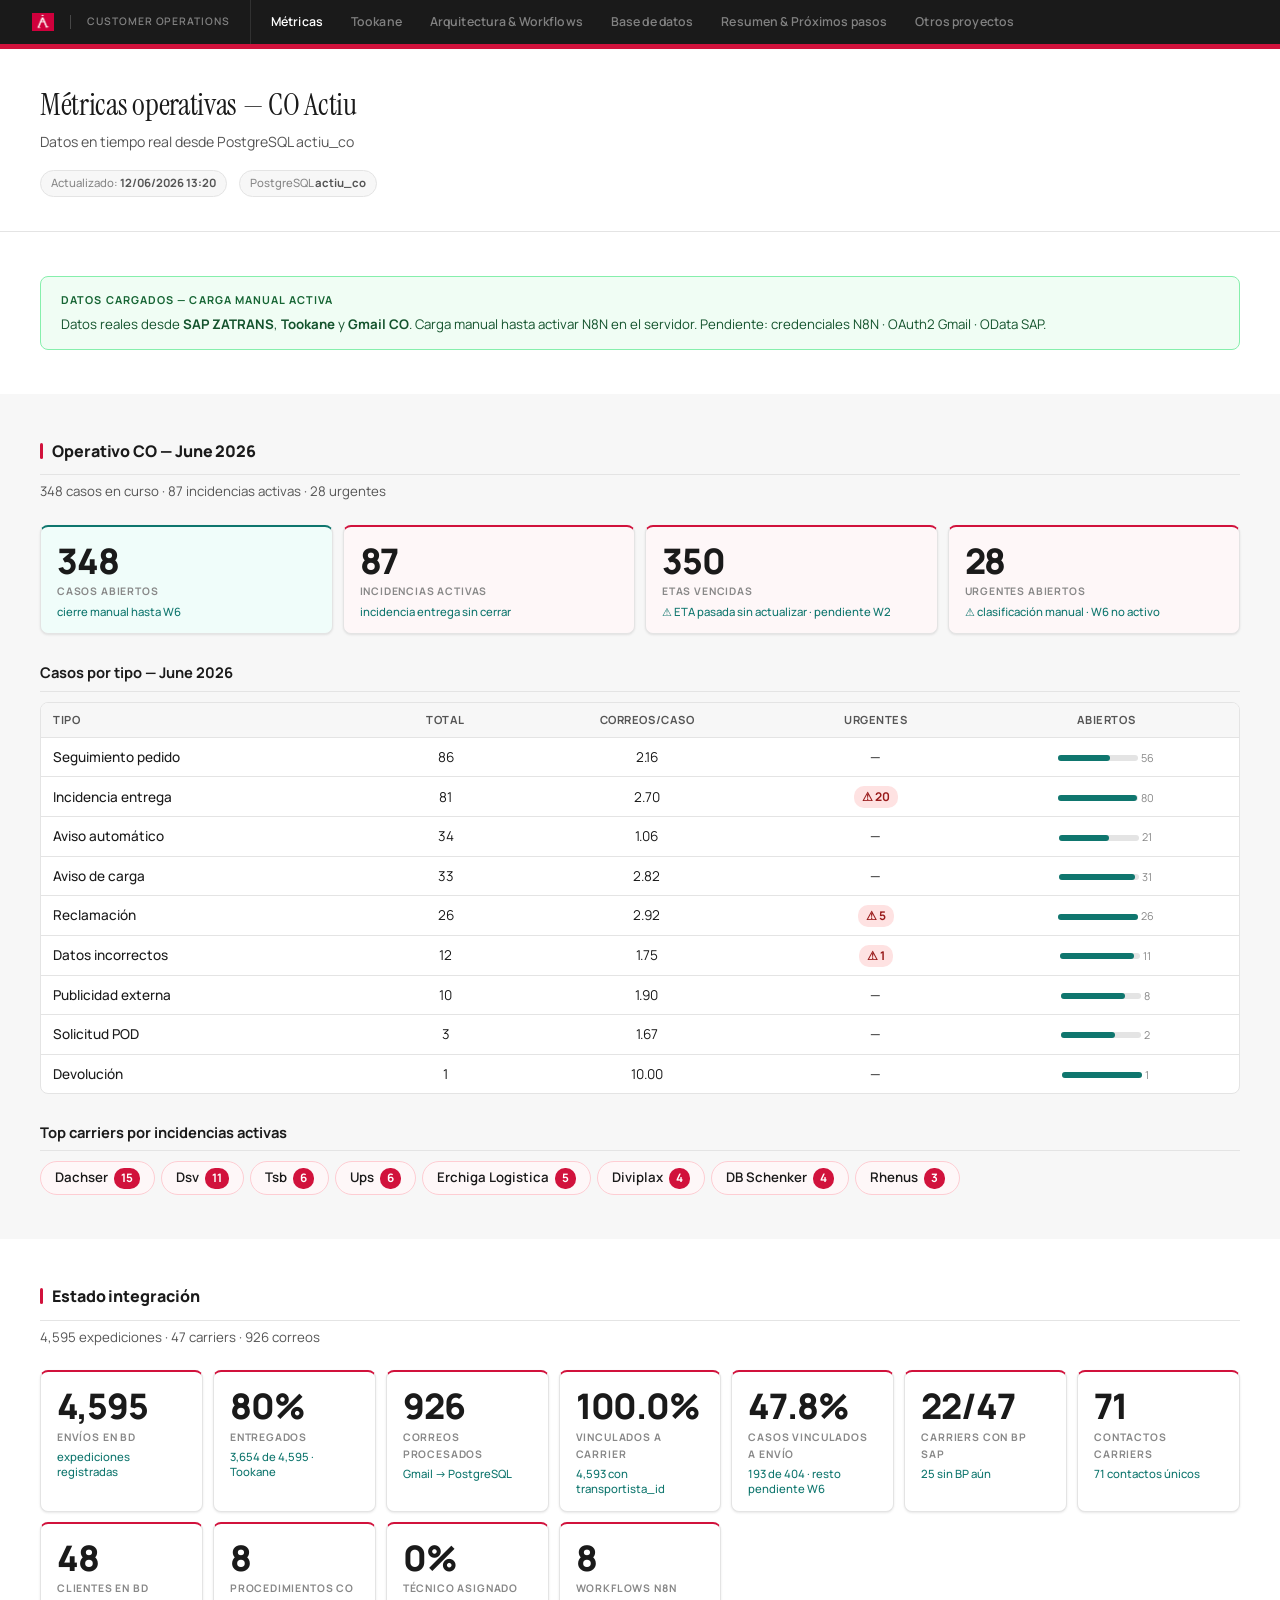
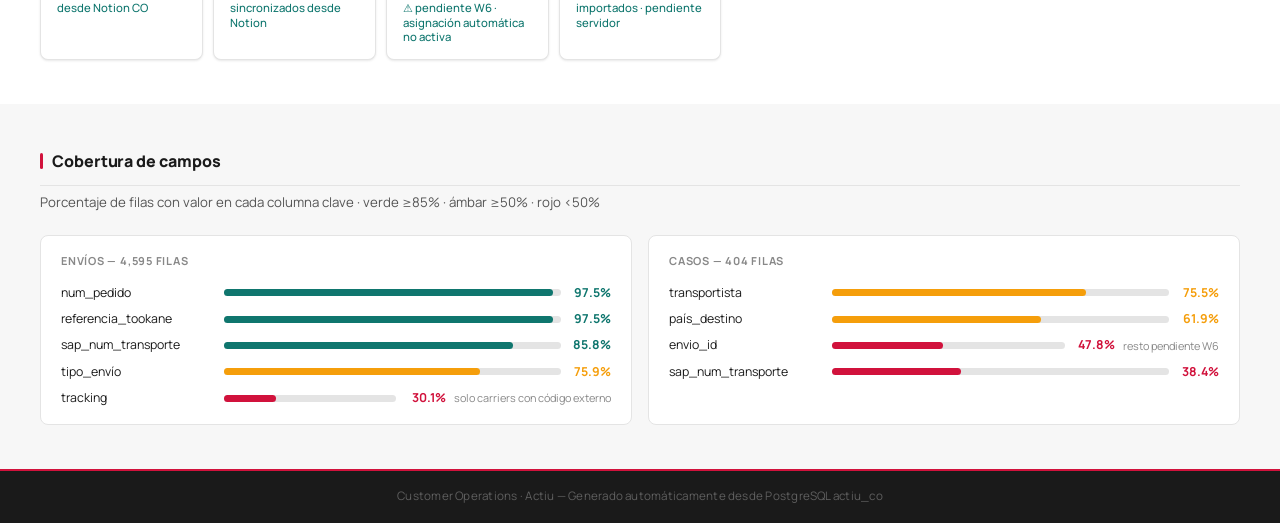
==== commit 4f14a800: "redesign: hero blanco Actiu, --brand rojo, clases CSS metricas+bd, -129KB total" ====
--- a/index.html
+++ b/index.html
@@ -18,7 +18,7 @@
     <h1>M&eacute;tricas operativas &mdash; CO Actiu</h1>
     <p>Datos en tiempo real desde PostgreSQL actiu_co</p>
     <div class="hero-meta">
-      <span class="hero-chip">Actualizado: <strong>12/06/2026 13:14</strong></span>
+      <span class="hero-chip">Actualizado: <strong>12/06/2026 13:20</strong></span>
       <span class="hero-chip">PostgreSQL <strong>actiu_co</strong></span>
     </div>
   </div>
@@ -26,16 +26,16 @@
 
 <div class="page-content">
 <section id="metricas-contexto">
-<div style="background:#F0FDF4;border:1.5px solid #86EFAC;border-radius:12px;padding:16px 22px;margin-bottom:0"><div style="font-size:.72rem;font-weight:700;color:#166534;text-transform:uppercase;letter-spacing:.1em;margin-bottom:6px">Datos cargados &mdash; carga manual activa</div><p style="font-size:.84rem;color:#14532D;margin:0;line-height:1.6">Datos reales desde <strong>SAP ZATRANS</strong>, <strong>Tookane</strong> y <strong>Gmail CO</strong>. Carga manual hasta activar N8N en el servidor. Pendiente: credenciales N8N &middot; OAuth2 Gmail &middot; OData SAP.</p></div>
+<div class="banner-estado"><div class="banner-tag">Datos cargados &mdash; carga manual activa</div><p>Datos reales desde <strong>SAP ZATRANS</strong>, <strong>Tookane</strong> y <strong>Gmail CO</strong>. Carga manual hasta activar N8N en el servidor. Pendiente: credenciales N8N &middot; OAuth2 Gmail &middot; OData SAP.</p></div>
 </section>
 <section id="operativo-co">
 <h2 class="section-title">Operativo CO &mdash; June 2026</h2>
 <p class="section-sub">348 casos en curso &middot; 87 incidencias activas &middot; 28 urgentes</p>
-<div class="kpi-grid" style="grid-template-columns:repeat(4,1fr)"><div class="kpi-card" style="background:#F0FDFA;border-color:#99F6E4"><div class="kpi-value" style="color:#0F766E">348</div><div class="kpi-label">Casos abiertos</div><div class="kpi-sub" style="color:#6B7280">cierre manual hasta W6</div></div><div class="kpi-card" style="background:#FEF2F2;border-color:#FCA5A5"><div class="kpi-value" style="color:#991B1B">87</div><div class="kpi-label">Incidencias activas</div><div class="kpi-sub" style="color:#6B7280">incidencia entrega sin cerrar</div></div><div class="kpi-card" style="background:#FEF2F2;border-color:#FCA5A5"><div class="kpi-value" style="color:#991B1B">350</div><div class="kpi-label">ETAs vencidas</div><div class="kpi-sub" style="color:#6B7280">&#9888; ETA pasada sin actualizar &middot; pendiente webhook W2</div></div><div class="kpi-card" style="background:#FEF2F2;border-color:#FCA5A5"><div class="kpi-value" style="color:#991B1B">28</div><div class="kpi-label">Urgentes abiertos</div><div class="kpi-sub" style="color:#6B7280">&#9888; clasificaci&oacute;n manual &middot; W6 no activo</div></div></div>
-<h3 style="font-size:1rem;font-weight:700;color:#374151;margin:28px 0 12px">Casos por tipo &mdash; June 2026</h3>
-<div style="overflow-x:auto"><table style="width:100%;border-collapse:collapse;font-size:.88rem;border:1px solid #E5E7EB;border-radius:8px;overflow:hidden"><thead><tr><th style="background:#F8FAFC;font-size:.75rem;font-weight:700;color:#374151;text-transform:uppercase;letter-spacing:.05em;padding:8px 12px;text-align:left">Tipo</th><th style="background:#F8FAFC;font-size:.75rem;font-weight:700;color:#374151;text-transform:uppercase;letter-spacing:.05em;padding:8px 12px;text-align:center">Total</th><th style="background:#F8FAFC;font-size:.75rem;font-weight:700;color:#374151;text-transform:uppercase;letter-spacing:.05em;padding:8px 12px;text-align:center">Correos/caso</th><th style="background:#F8FAFC;font-size:.75rem;font-weight:700;color:#374151;text-transform:uppercase;letter-spacing:.05em;padding:8px 12px;text-align:center">Urgentes</th><th style="background:#F8FAFC;font-size:.75rem;font-weight:700;color:#374151;text-transform:uppercase;letter-spacing:.05em;padding:8px 12px">Abiertos</th></tr></thead><tbody style="background:#fff"><tr><td style="padding:8px 12px;font-weight:500">Seguimiento pedido</td><td style="padding:8px 12px;text-align:center">86</td><td style="padding:8px 12px;text-align:center">2.16</td><td style="padding:8px 12px;text-align:center">&mdash;</td><td style="padding:8px 12px"><div style="background:#E5E7EB;border-radius:4px;height:6px;width:80px;display:inline-block;vertical-align:middle"><div style="background:#0F766E;height:6px;border-radius:4px;width:65%"></div></div> <span style="font-size:.78rem;color:#6B7280">56</span></td></tr><tr><td style="padding:8px 12px;font-weight:500">Incidencia entrega</td><td style="padding:8px 12px;text-align:center">81</td><td style="padding:8px 12px;text-align:center">2.70</td><td style="padding:8px 12px;text-align:center"><span style="background:#FEE2E2;color:#991B1B;padding:1px 7px;border-radius:10px;font-size:.78rem">⚠ 20</span></td><td style="padding:8px 12px"><div style="background:#E5E7EB;border-radius:4px;height:6px;width:80px;display:inline-block;vertical-align:middle"><div style="background:#0F766E;height:6px;border-radius:4px;width:99%"></div></div> <span style="font-size:.78rem;color:#6B7280">80</span></td></tr><tr><td style="padding:8px 12px;font-weight:500">Aviso automático</td><td style="padding:8px 12px;text-align:center">34</td><td style="padding:8px 12px;text-align:center">1.06</td><td style="padding:8px 12px;text-align:center">&mdash;</td><td style="padding:8px 12px"><div style="background:#E5E7EB;border-radius:4px;height:6px;width:80px;display:inline-block;vertical-align:middle"><div style="background:#0F766E;height:6px;border-radius:4px;width:62%"></div></div> <span style="font-size:.78rem;color:#6B7280">21</span></td></tr><tr><td style="padding:8px 12px;font-weight:500">Aviso de carga</td><td style="padding:8px 12px;text-align:center">33</td><td style="padding:8px 12px;text-align:center">2.82</td><td style="padding:8px 12px;text-align:center">&mdash;</td><td style="padding:8px 12px"><div style="background:#E5E7EB;border-radius:4px;height:6px;width:80px;display:inline-block;vertical-align:middle"><div style="background:#0F766E;height:6px;border-radius:4px;width:94%"></div></div> <span style="font-size:.78rem;color:#6B7280">31</span></td></tr><tr><td style="padding:8px 12px;font-weight:500">Reclamación</td><td style="padding:8px 12px;text-align:center">26</td><td style="padding:8px 12px;text-align:center">2.92</td><td style="padding:8px 12px;text-align:center"><span style="background:#FEE2E2;color:#991B1B;padding:1px 7px;border-radius:10px;font-size:.78rem">⚠ 5</span></td><td style="padding:8px 12px"><div style="background:#E5E7EB;border-radius:4px;height:6px;width:80px;display:inline-block;vertical-align:middle"><div style="background:#0F766E;height:6px;border-radius:4px;width:100%"></div></div> <span style="font-size:.78rem;color:#6B7280">26</span></td></tr><tr><td style="padding:8px 12px;font-weight:500">Datos incorrectos</td><td style="padding:8px 12px;text-align:center">12</td><td style="padding:8px 12px;text-align:center">1.75</td><td style="padding:8px 12px;text-align:center"><span style="background:#FEE2E2;color:#991B1B;padding:1px 7px;border-radius:10px;font-size:.78rem">⚠ 1</span></td><td style="padding:8px 12px"><div style="background:#E5E7EB;border-radius:4px;height:6px;width:80px;display:inline-block;vertical-align:middle"><div style="background:#0F766E;height:6px;border-radius:4px;width:92%"></div></div> <span style="font-size:.78rem;color:#6B7280">11</span></td></tr><tr><td style="padding:8px 12px;font-weight:500">Publicidad externa</td><td style="padding:8px 12px;text-align:center">10</td><td style="padding:8px 12px;text-align:center">1.90</td><td style="padding:8px 12px;text-align:center">&mdash;</td><td style="padding:8px 12px"><div style="background:#E5E7EB;border-radius:4px;height:6px;width:80px;display:inline-block;vertical-align:middle"><div style="background:#0F766E;height:6px;border-radius:4px;width:80%"></div></div> <span style="font-size:.78rem;color:#6B7280">8</span></td></tr><tr><td style="padding:8px 12px;font-weight:500">Solicitud POD</td><td style="padding:8px 12px;text-align:center">3</td><td style="padding:8px 12px;text-align:center">1.67</td><td style="padding:8px 12px;text-align:center">&mdash;</td><td style="padding:8px 12px"><div style="background:#E5E7EB;border-radius:4px;height:6px;width:80px;display:inline-block;vertical-align:middle"><div style="background:#0F766E;height:6px;border-radius:4px;width:67%"></div></div> <span style="font-size:.78rem;color:#6B7280">2</span></td></tr><tr><td style="padding:8px 12px;font-weight:500">Devolución</td><td style="padding:8px 12px;text-align:center">1</td><td style="padding:8px 12px;text-align:center">10.00</td><td style="padding:8px 12px;text-align:center">&mdash;</td><td style="padding:8px 12px"><div style="background:#E5E7EB;border-radius:4px;height:6px;width:80px;display:inline-block;vertical-align:middle"><div style="background:#0F766E;height:6px;border-radius:4px;width:100%"></div></div> <span style="font-size:.78rem;color:#6B7280">1</span></td></tr></tbody></table></div>
-<h3 style="font-size:1rem;font-weight:700;color:#374151;margin:24px 0 8px">Top carriers por incidencias activas</h3>
-<div style="margin-top:8px"><span style="display:inline-flex;align-items:center;gap:6px;background:#FEF2F2;border:1px solid #FCA5A5;border-radius:20px;padding:5px 14px;font-size:.85rem;margin:4px 4px 4px 0"><span style="font-weight:600;color:#374151">Dachser</span><span style="background:#EF4444;color:#fff;border-radius:10px;padding:1px 7px;font-size:.75rem;font-weight:700">15</span></span><span style="display:inline-flex;align-items:center;gap:6px;background:#FEF2F2;border:1px solid #FCA5A5;border-radius:20px;padding:5px 14px;font-size:.85rem;margin:4px 4px 4px 0"><span style="font-weight:600;color:#374151">Dsv</span><span style="background:#EF4444;color:#fff;border-radius:10px;padding:1px 7px;font-size:.75rem;font-weight:700">11</span></span><span style="display:inline-flex;align-items:center;gap:6px;background:#FEF2F2;border:1px solid #FCA5A5;border-radius:20px;padding:5px 14px;font-size:.85rem;margin:4px 4px 4px 0"><span style="font-weight:600;color:#374151">Tsb</span><span style="background:#EF4444;color:#fff;border-radius:10px;padding:1px 7px;font-size:.75rem;font-weight:700">6</span></span><span style="display:inline-flex;align-items:center;gap:6px;background:#FEF2F2;border:1px solid #FCA5A5;border-radius:20px;padding:5px 14px;font-size:.85rem;margin:4px 4px 4px 0"><span style="font-weight:600;color:#374151">Ups</span><span style="background:#EF4444;color:#fff;border-radius:10px;padding:1px 7px;font-size:.75rem;font-weight:700">6</span></span><span style="display:inline-flex;align-items:center;gap:6px;background:#FEF2F2;border:1px solid #FCA5A5;border-radius:20px;padding:5px 14px;font-size:.85rem;margin:4px 4px 4px 0"><span style="font-weight:600;color:#374151">Erchiga Logistica</span><span style="background:#EF4444;color:#fff;border-radius:10px;padding:1px 7px;font-size:.75rem;font-weight:700">5</span></span><span style="display:inline-flex;align-items:center;gap:6px;background:#FEF2F2;border:1px solid #FCA5A5;border-radius:20px;padding:5px 14px;font-size:.85rem;margin:4px 4px 4px 0"><span style="font-weight:600;color:#374151">Diviplax</span><span style="background:#EF4444;color:#fff;border-radius:10px;padding:1px 7px;font-size:.75rem;font-weight:700">4</span></span><span style="display:inline-flex;align-items:center;gap:6px;background:#FEF2F2;border:1px solid #FCA5A5;border-radius:20px;padding:5px 14px;font-size:.85rem;margin:4px 4px 4px 0"><span style="font-weight:600;color:#374151">DB Schenker</span><span style="background:#EF4444;color:#fff;border-radius:10px;padding:1px 7px;font-size:.75rem;font-weight:700">4</span></span><span style="display:inline-flex;align-items:center;gap:6px;background:#FEF2F2;border:1px solid #FCA5A5;border-radius:20px;padding:5px 14px;font-size:.85rem;margin:4px 4px 4px 0"><span style="font-weight:600;color:#374151">Rhenus</span><span style="background:#EF4444;color:#fff;border-radius:10px;padding:1px 7px;font-size:.75rem;font-weight:700">3</span></span></div>
+<div class="kpi-grid" style="grid-template-columns:repeat(4,1fr)"><div class="kpi-card ok"><div class="kpi-value">348</div><div class="kpi-label">Casos abiertos</div><div class="kpi-sub">cierre manual hasta W6</div></div><div class="kpi-card alert"><div class="kpi-value">87</div><div class="kpi-label">Incidencias activas</div><div class="kpi-sub">incidencia entrega sin cerrar</div></div><div class="kpi-card alert"><div class="kpi-value">350</div><div class="kpi-label">ETAs vencidas</div><div class="kpi-sub">&#9888; ETA pasada sin actualizar &middot; pendiente W2</div></div><div class="kpi-card alert"><div class="kpi-value">28</div><div class="kpi-label">Urgentes abiertos</div><div class="kpi-sub">&#9888; clasificaci&oacute;n manual &middot; W6 no activo</div></div></div>
+<h3 class="sec-subheading">Casos por tipo &mdash; June 2026</h3>
+<div class="tipos-wrap"><table class="tipos-table"><thead><tr><th>Tipo</th><th>Total</th><th>Correos/caso</th><th>Urgentes</th><th>Abiertos</th></tr></thead><tbody><tr><td style="font-weight:500">Seguimiento pedido</td><td>86</td><td>2.16</td><td>&mdash;</td><td><span class="bar-track"><span class="bar-fill" style="width:65%"></span></span> <span class="cov-nota">56</span></td></tr><tr><td style="font-weight:500">Incidencia entrega</td><td>81</td><td>2.70</td><td><span class="urg-badge">&#9888; 20</span></td><td><span class="bar-track"><span class="bar-fill" style="width:99%"></span></span> <span class="cov-nota">80</span></td></tr><tr><td style="font-weight:500">Aviso automático</td><td>34</td><td>1.06</td><td>&mdash;</td><td><span class="bar-track"><span class="bar-fill" style="width:62%"></span></span> <span class="cov-nota">21</span></td></tr><tr><td style="font-weight:500">Aviso de carga</td><td>33</td><td>2.82</td><td>&mdash;</td><td><span class="bar-track"><span class="bar-fill" style="width:94%"></span></span> <span class="cov-nota">31</span></td></tr><tr><td style="font-weight:500">Reclamación</td><td>26</td><td>2.92</td><td><span class="urg-badge">&#9888; 5</span></td><td><span class="bar-track"><span class="bar-fill" style="width:100%"></span></span> <span class="cov-nota">26</span></td></tr><tr><td style="font-weight:500">Datos incorrectos</td><td>12</td><td>1.75</td><td><span class="urg-badge">&#9888; 1</span></td><td><span class="bar-track"><span class="bar-fill" style="width:92%"></span></span> <span class="cov-nota">11</span></td></tr><tr><td style="font-weight:500">Publicidad externa</td><td>10</td><td>1.90</td><td>&mdash;</td><td><span class="bar-track"><span class="bar-fill" style="width:80%"></span></span> <span class="cov-nota">8</span></td></tr><tr><td style="font-weight:500">Solicitud POD</td><td>3</td><td>1.67</td><td>&mdash;</td><td><span class="bar-track"><span class="bar-fill" style="width:67%"></span></span> <span class="cov-nota">2</span></td></tr><tr><td style="font-weight:500">Devolución</td><td>1</td><td>10.00</td><td>&mdash;</td><td><span class="bar-track"><span class="bar-fill" style="width:100%"></span></span> <span class="cov-nota">1</span></td></tr></tbody></table></div>
+<h3 class="sec-subheading">Top carriers por incidencias activas</h3>
+<div class="carrier-chips"><span class="carrier-chip"><span class="chip-name">Dachser</span><span class="chip-count">15</span></span><span class="carrier-chip"><span class="chip-name">Dsv</span><span class="chip-count">11</span></span><span class="carrier-chip"><span class="chip-name">Tsb</span><span class="chip-count">6</span></span><span class="carrier-chip"><span class="chip-name">Ups</span><span class="chip-count">6</span></span><span class="carrier-chip"><span class="chip-name">Erchiga Logistica</span><span class="chip-count">5</span></span><span class="carrier-chip"><span class="chip-name">Diviplax</span><span class="chip-count">4</span></span><span class="carrier-chip"><span class="chip-name">DB Schenker</span><span class="chip-count">4</span></span><span class="carrier-chip"><span class="chip-name">Rhenus</span><span class="chip-count">3</span></span></div>
 </section>
 <section id="integracion">
 <h2 class="section-title">Estado integraci&oacute;n</h2>
@@ -45,9 +45,9 @@
 <section id="cobertura">
 <h2 class="section-title">Cobertura de campos</h2>
 <p class="section-sub">Porcentaje de filas con valor en cada columna clave &middot; verde &ge;85% &middot; &aacute;mbar &ge;50% &middot; rojo &lt;50%</p>
-<div style="display:grid;grid-template-columns:1fr 1fr;gap:20px">
-<div style="background:white;border:1px solid #E5E7EB;border-radius:10px;padding:16px 20px"><div style="font-size:.75rem;font-weight:700;color:#6B7280;text-transform:uppercase;letter-spacing:.07em;margin-bottom:12px">Env&iacute;os &mdash; 4,595 filas</div><div style="display:flex;align-items:center;gap:8px;margin-bottom:5px"><span style="min-width:160px;font-size:.78rem;color:#374151">num_pedido</span><div style="flex:1;background:#E5E7EB;border-radius:4px;height:7px"><div style="background:#0F766E;height:7px;border-radius:4px;width:97.5%"></div></div><span style="min-width:44px;font-size:.78rem;font-weight:700;color:#0F766E;text-align:right">97.5%</span></div><div style="display:flex;align-items:center;gap:8px;margin-bottom:5px"><span style="min-width:160px;font-size:.78rem;color:#374151">referencia_tookane</span><div style="flex:1;background:#E5E7EB;border-radius:4px;height:7px"><div style="background:#0F766E;height:7px;border-radius:4px;width:97.5%"></div></div><span style="min-width:44px;font-size:.78rem;font-weight:700;color:#0F766E;text-align:right">97.5%</span></div><div style="display:flex;align-items:center;gap:8px;margin-bottom:5px"><span style="min-width:160px;font-size:.78rem;color:#374151">sap_num_transporte</span><div style="flex:1;background:#E5E7EB;border-radius:4px;height:7px"><div style="background:#0F766E;height:7px;border-radius:4px;width:85.8%"></div></div><span style="min-width:44px;font-size:.78rem;font-weight:700;color:#0F766E;text-align:right">85.8%</span></div><div style="display:flex;align-items:center;gap:8px;margin-bottom:5px"><span style="min-width:160px;font-size:.78rem;color:#374151">tipo_env&iacute;o</span><div style="flex:1;background:#E5E7EB;border-radius:4px;height:7px"><div style="background:#F59E0B;height:7px;border-radius:4px;width:75.9%"></div></div><span style="min-width:44px;font-size:.78rem;font-weight:700;color:#F59E0B;text-align:right">75.9%</span></div><div style="display:flex;align-items:center;gap:8px;margin-bottom:5px"><span style="min-width:160px;font-size:.78rem;color:#374151">tracking</span><div style="flex:1;background:#E5E7EB;border-radius:4px;height:7px"><div style="background:#EF4444;height:7px;border-radius:4px;width:30.1%"></div></div><span style="min-width:44px;font-size:.78rem;font-weight:700;color:#EF4444;text-align:right">30.1%</span> <span style="color:#9CA3AF;font-size:.7rem">solo carriers con c&oacute;digo externo</span></div></div>
-<div style="background:white;border:1px solid #E5E7EB;border-radius:10px;padding:16px 20px"><div style="font-size:.75rem;font-weight:700;color:#6B7280;text-transform:uppercase;letter-spacing:.07em;margin-bottom:12px">Casos &mdash; 404 filas</div><div style="display:flex;align-items:center;gap:8px;margin-bottom:5px"><span style="min-width:160px;font-size:.78rem;color:#374151">transportista</span><div style="flex:1;background:#E5E7EB;border-radius:4px;height:7px"><div style="background:#F59E0B;height:7px;border-radius:4px;width:75.5%"></div></div><span style="min-width:44px;font-size:.78rem;font-weight:700;color:#F59E0B;text-align:right">75.5%</span></div><div style="display:flex;align-items:center;gap:8px;margin-bottom:5px"><span style="min-width:160px;font-size:.78rem;color:#374151">pa&iacute;s_destino</span><div style="flex:1;background:#E5E7EB;border-radius:4px;height:7px"><div style="background:#F59E0B;height:7px;border-radius:4px;width:61.9%"></div></div><span style="min-width:44px;font-size:.78rem;font-weight:700;color:#F59E0B;text-align:right">61.9%</span></div><div style="display:flex;align-items:center;gap:8px;margin-bottom:5px"><span style="min-width:160px;font-size:.78rem;color:#374151">envio_id</span><div style="flex:1;background:#E5E7EB;border-radius:4px;height:7px"><div style="background:#EF4444;height:7px;border-radius:4px;width:47.8%"></div></div><span style="min-width:44px;font-size:.78rem;font-weight:700;color:#EF4444;text-align:right">47.8%</span> <span style="color:#9CA3AF;font-size:.7rem">resto pendiente W6</span></div><div style="display:flex;align-items:center;gap:8px;margin-bottom:5px"><span style="min-width:160px;font-size:.78rem;color:#374151">sap_num_transporte</span><div style="flex:1;background:#E5E7EB;border-radius:4px;height:7px"><div style="background:#EF4444;height:7px;border-radius:4px;width:38.4%"></div></div><span style="min-width:44px;font-size:.78rem;font-weight:700;color:#EF4444;text-align:right">38.4%</span></div></div>
+<div class="cov-grid">
+<div class="cov-panel"><div class="cov-panel-title">Env&iacute;os &mdash; 4,595 filas</div><div class="cov-row"><span class="cov-label">num_pedido</span><div class="cov-track"><div class="cov-fill" style="width:97.5%;background:#0F766E"></div></div><span class="cov-pct" style="color:#0F766E">97.5%</span></div><div class="cov-row"><span class="cov-label">referencia_tookane</span><div class="cov-track"><div class="cov-fill" style="width:97.5%;background:#0F766E"></div></div><span class="cov-pct" style="color:#0F766E">97.5%</span></div><div class="cov-row"><span class="cov-label">sap_num_transporte</span><div class="cov-track"><div class="cov-fill" style="width:85.8%;background:#0F766E"></div></div><span class="cov-pct" style="color:#0F766E">85.8%</span></div><div class="cov-row"><span class="cov-label">tipo_env&iacute;o</span><div class="cov-track"><div class="cov-fill" style="width:75.9%;background:#F59E0B"></div></div><span class="cov-pct" style="color:#F59E0B">75.9%</span></div><div class="cov-row"><span class="cov-label">tracking</span><div class="cov-track"><div class="cov-fill" style="width:30.1%;background:#D1123C"></div></div><span class="cov-pct" style="color:#D1123C">30.1%</span><span class="cov-nota">solo carriers con c&oacute;digo externo</span></div></div>
+<div class="cov-panel"><div class="cov-panel-title">Casos &mdash; 404 filas</div><div class="cov-row"><span class="cov-label">transportista</span><div class="cov-track"><div class="cov-fill" style="width:75.5%;background:#F59E0B"></div></div><span class="cov-pct" style="color:#F59E0B">75.5%</span></div><div class="cov-row"><span class="cov-label">pa&iacute;s_destino</span><div class="cov-track"><div class="cov-fill" style="width:61.9%;background:#F59E0B"></div></div><span class="cov-pct" style="color:#F59E0B">61.9%</span></div><div class="cov-row"><span class="cov-label">envio_id</span><div class="cov-track"><div class="cov-fill" style="width:47.8%;background:#D1123C"></div></div><span class="cov-pct" style="color:#D1123C">47.8%</span><span class="cov-nota">resto pendiente W6</span></div><div class="cov-row"><span class="cov-label">sap_num_transporte</span><div class="cov-track"><div class="cov-fill" style="width:38.4%;background:#D1123C"></div></div><span class="cov-pct" style="color:#D1123C">38.4%</span></div></div>
 </div>
 </section>
 
@@ -55,5 +55,5 @@
 
 <footer>Customer Operations &middot; Actiu &mdash; Generado autom&aacute;ticamente desde PostgreSQL actiu_co</footer>
 
-<script>(function(){var _V="2026-06-12T13:14:35";setInterval(function(){fetch("version.json?_="+Date.now()).then(function(r){return r.json();}).then(function(d){if(d.ts!==_V)location.reload();}).catch(function(){});},300000);})();</script></body>
+<script>(function(){var _V="2026-06-12T13:20:59";setInterval(function(){fetch("version.json?_="+Date.now()).then(function(r){return r.json();}).then(function(d){if(d.ts!==_V)location.reload();}).catch(function(){});},300000);})();</script></body>
 </html>
--- a/style.css
+++ b/style.css
@@ -1,30 +1,30 @@
-/* ── Variables — Actiu brand (actiu.com/es) ──────────────────────── */
+/* ── Variables — Actiu brand ──────────────────────────────────────── */
 :root {
-  --black:   #1B1B1B;
-  --orange:  #D1123C;   /* primary: Actiu deep red */
-  --orange2: #B01035;   /* hover: darker red */
-  --teal:    #0F766E;
-  --red:     #B91C1C;
-  --amber:   #92400E;
-  --green:   #166534;
-  --purple:  #6B21A8;
-  --gray5:   #6B7280;
-  --gray3:   #D1D5DB;
-  --gray1:   #fafafa;
-  --white:   #FFFFFF;
-  --text:    #333333;
-  --text2:   #555555;
-  --border:  #E8E8E8;
-  --radius:  10px;
-  --shadow:  0 1px 3px rgba(0,0,0,.07), 0 1px 2px rgba(0,0,0,.05);
+  --brand:    #D1123C;   /* rojo Actiu primario */
+  --brand-dk: #A60C2E;   /* rojo Actiu hover */
+  --brand-lt: #FBE9ED;   /* rojo Actiu fondo suave */
+  --black:    #1A1A1A;
+  --white:    #FFFFFF;
+  --gray0:    #F7F7F7;   /* fondo alterno secciones */
+  --gray1:    #EFEFEF;   /* bordes suaves */
+  --gray2:    #D0D0D0;   /* bordes medios */
+  --gray3:    #888888;   /* texto secundario */
+  --gray4:    #555555;   /* texto medio */
+  --text:     #1A1A1A;
+  --text2:    #555555;
+  --border:   #E4E4E4;
+  --teal:     #0F766E;   /* acento operativo (alertas verdes) */
+  --radius:   8px;
+  --shadow:   0 1px 3px rgba(0,0,0,.06), 0 1px 2px rgba(0,0,0,.04);
+  --shadow-md:0 4px 12px rgba(0,0,0,.08);
 }
 
 /* ── Reset ───────────────────────────────────────────────────────── */
 *, *::before, *::after { box-sizing: border-box; margin: 0; padding: 0; }
 html { scroll-behavior: smooth; }
 body {
-  font-family: 'Manrope', -apple-system, sans-serif;
-  background: var(--gray1);
+  font-family: 'Manrope', -apple-system, BlinkMacSystemFont, 'Helvetica Neue', Arial, sans-serif;
+  background: var(--gray0);
   color: var(--text);
   font-size: 15px;
   line-height: 1.65;
@@ -33,181 +33,128 @@
   flex-direction: column;
   min-height: 100vh;
 }
-
-/* ── STICKY FOOTER ───────────────────────────────────────────────── */
 .page-content { flex: 1; display: flex; flex-direction: column; }
 
-::-webkit-scrollbar { width: 6px; height: 6px; }
+::-webkit-scrollbar { width: 5px; height: 5px; }
 ::-webkit-scrollbar-track { background: transparent; }
-::-webkit-scrollbar-thumb { background: var(--gray3); border-radius: 3px; }
+::-webkit-scrollbar-thumb { background: var(--gray2); border-radius: 3px; }
 
 /* ── NAV ─────────────────────────────────────────────────────────── */
 nav {
   position: sticky; top: 0; z-index: 200;
   background: var(--black);
-  padding: 0 28px;
+  padding: 0 32px;
   display: flex; align-items: stretch; gap: 0;
   flex-wrap: wrap;
-  border-bottom: 2px solid var(--orange);
+  border-bottom: 2px solid var(--brand);
 }
 .nav-brand {
-  display: flex; align-items: center; gap: 8px;
-  padding: 14px 20px 14px 0; margin-right: 4px;
-  border-right: 1px solid rgba(255,255,255,.12);
+  display: flex; align-items: center; gap: 10px;
+  padding: 13px 20px 13px 0; margin-right: 6px;
+  border-right: 1px solid rgba(255,255,255,.1);
   white-space: nowrap;
   text-decoration: none;
 }
-.nav-brand .logo-dot {
-  width: 8px; height: 8px; border-radius: 50%;
-  background: var(--orange); flex-shrink: 0;
-}
-.nav-brand span { color: white; font-weight: 800; font-size: .9rem; letter-spacing: .03em; }
+.nav-brand span {
+  color: white; font-weight: 800; font-size: .88rem; letter-spacing: .02em;
+}
 nav a.nav-link {
-  color: rgba(255,255,255,.5);
+  color: rgba(255,255,255,.45);
   text-decoration: none;
-  padding: 0 12px;
-  font-size: .78rem; font-weight: 500;
+  padding: 0 14px;
+  font-size: .77rem; font-weight: 600;
   display: flex; align-items: center;
   transition: color .12s, background .12s;
   white-space: nowrap;
   border-bottom: 2px solid transparent;
   margin-bottom: -2px;
-}
-nav a.nav-link:hover { color: white; background: rgba(255,255,255,.06); border-bottom-color: var(--orange); }
-nav a.nav-link.active { color: white; border-bottom-color: var(--orange); }
-
-/* ── HERO ────────────────────────────────────────────────────────── */
-.hero { background: var(--black); color: white; padding: 44px 40px 38px; }
+  letter-spacing: .01em;
+}
+nav a.nav-link:hover  { color: white; background: rgba(255,255,255,.05); border-bottom-color: var(--brand); }
+nav a.nav-link.active { color: white; border-bottom-color: var(--brand); }
+
+/* ── HERO — blanco Actiu ─────────────────────────────────────────── */
+.hero {
+  background: var(--white);
+  color: var(--black);
+  padding: 40px 40px 34px;
+  border-bottom: 1px solid var(--border);
+  position: relative;
+}
+.hero::before {
+  content: '';
+  position: absolute;
+  top: 0; left: 0; right: 0;
+  height: 3px;
+  background: var(--brand);
+}
 .hero-inner { max-width: 900px; }
 .hero h1 {
   font-family: 'Instrument Serif', Georgia, serif;
-  font-size: 2rem; font-weight: 400;
-  letter-spacing: -.01em; line-height: 1.2; margin-bottom: 9px;
-}
-.hero p { color: rgba(255,255,255,.5); font-size: .9rem; max-width: 580px; }
-.hero-meta { margin-top: 18px; display: flex; gap: 20px; align-items: center; flex-wrap: wrap; }
-.hero-chip { font-size: .72rem; color: rgba(255,255,255,.3); font-weight: 500; }
-.hero-chip strong { color: rgba(255,255,255,.5); }
+  font-size: 1.95rem; font-weight: 400;
+  letter-spacing: -.01em; line-height: 1.2; margin-bottom: 8px;
+  color: var(--black);
+}
+.hero p { color: var(--text2); font-size: .88rem; max-width: 600px; line-height: 1.6; }
+.hero-meta { margin-top: 16px; display: flex; gap: 12px; align-items: center; flex-wrap: wrap; }
+.hero-chip {
+  font-size: .71rem; color: var(--gray3); font-weight: 500;
+  background: var(--gray0); border: 1px solid var(--border);
+  border-radius: 20px; padding: 3px 10px;
+}
+.hero-chip strong { color: var(--gray4); font-weight: 700; }
 
 /* ── SECTION ─────────────────────────────────────────────────────── */
-section { padding: 48px 40px; background: var(--white); }
-section:nth-child(odd) { background: var(--gray1); }
+section { padding: 44px 40px; background: var(--white); }
+section:nth-child(even) { background: var(--gray0); }
 h2.section-title {
-  font-size: 1.1rem; font-weight: 800; color: var(--black);
-  letter-spacing: -.01em;
-  padding-bottom: 11px;
-  border-bottom: 2px solid var(--orange);
-  display: flex; align-items: center; gap: 8px;
+  font-size: 1rem; font-weight: 800; color: var(--black);
+  letter-spacing: -.005em;
+  padding-bottom: 10px;
+  border-bottom: 1.5px solid var(--border);
+  display: flex; align-items: center; gap: 9px;
   margin-bottom: 6px;
 }
 h2.section-title::before {
   content: ''; display: inline-block;
-  width: 4px; height: 18px; background: var(--orange);
+  width: 3px; height: 16px; background: var(--brand);
   border-radius: 2px; flex-shrink: 0;
 }
-p.section-sub { color: var(--text2); font-size: .85rem; margin-bottom: 24px; }
+p.section-sub { color: var(--text2); font-size: .83rem; margin-bottom: 22px; }
 
 /* ── KPI GRID ────────────────────────────────────────────────────── */
 .kpi-grid {
   display: grid;
-  grid-template-columns: repeat(auto-fill, minmax(160px, 1fr));
-  gap: 12px;
+  grid-template-columns: repeat(auto-fill, minmax(155px, 1fr));
+  gap: 10px;
 }
 .kpi-card {
   background: var(--white);
   border-radius: var(--radius);
-  padding: 18px 18px 16px;
+  padding: 16px 16px 14px;
   border: 1px solid var(--border);
-  border-top: 3px solid var(--orange);
+  border-top: 2px solid var(--brand);
   box-shadow: var(--shadow);
   transition: transform .12s, box-shadow .12s;
 }
-.kpi-card:hover { transform: translateY(-1px); box-shadow: 0 4px 12px rgba(0,0,0,.09); }
+.kpi-card:hover { transform: translateY(-1px); box-shadow: var(--shadow-md); }
 .kpi-card .kpi-value {
-  font-size: 2.4rem; font-weight: 900;
-  color: var(--black); line-height: 1; letter-spacing: -.02em;
+  font-size: 2.2rem; font-weight: 900;
+  color: var(--black); line-height: 1; letter-spacing: -.03em;
 }
 .kpi-card .kpi-label {
-  font-size: .67rem; color: var(--text2);
-  font-weight: 700; letter-spacing: .07em; text-transform: uppercase;
-  margin-top: 6px;
-}
-.kpi-card .kpi-sub { font-size: .73rem; color: var(--teal); margin-top: 5px; font-weight: 500; line-height: 1.3; }
-
-/* ── NOTEBOOK CONTENT ────────────────────────────────────────────── */
-.nb-markdown h1, .nb-markdown h2 {
-  font-size: 1.05rem; font-weight: 800; color: var(--black);
-  margin: 28px 0 7px; padding-bottom: 5px;
-  border-bottom: 1px solid var(--border);
-}
-.nb-markdown h3 { font-size: .95rem; font-weight: 700; color: #222; margin: 20px 0 4px; }
-.nb-markdown h4 { font-size: .87rem; font-weight: 600; color: #444; margin: 14px 0 3px; }
-.nb-markdown p { color: #333; margin: 0 0 10px; font-size: .91rem; }
-.nb-markdown ul, .nb-markdown ol { padding-left: 20px; margin: 0 0 10px; color: #333; font-size: .91rem; }
-.nb-markdown li { margin-bottom: 3px; }
-.nb-markdown strong { color: var(--black); font-weight: 700; }
-.nb-markdown em { color: #555; }
-.nb-markdown code {
-  background: #F0EFED; padding: 1px 5px; border-radius: 3px;
-  font-family: 'Fira Code', 'SF Mono', Consolas, monospace;
-  font-size: .83em; color: var(--black);
-}
-.nb-markdown blockquote {
-  border-left: 3px solid var(--orange); margin: 12px 0; padding: 9px 14px;
-  background: #FEF5EC; color: #7A3A0A; border-radius: 0 4px 4px 0; font-size: .9rem;
-}
-.nb-markdown hr { border: none; border-top: 1px solid var(--border); margin: 20px 0; }
-.nb-output { margin: 18px 0; }
-.nb-output img { max-width: 100%; display: block; margin: 0 auto; border-radius: 6px; box-shadow: var(--shadow); }
-
-/* notebook tables */
-.nb-output table, .nb-markdown table {
-  border-collapse: collapse; font-size: .8rem;
-  margin: 0 auto 14px; width: auto; max-width: 100%;
-  border-radius: 6px; overflow: hidden; box-shadow: var(--shadow);
-}
-.nb-output table th, .nb-markdown table th {
-  background: var(--black); color: white;
-  padding: 8px 13px; text-align: left;
-  font-weight: 700; font-size: .74rem; letter-spacing: .04em; white-space: nowrap;
-}
-.nb-output table td, .nb-markdown table td {
-  padding: 7px 13px; border-bottom: 1px solid var(--border);
-  vertical-align: top; background: white;
-}
-.nb-output table tr:nth-child(even) td { background: var(--gray1); }
-.nb-output table tr:hover td { background: rgba(209,18,60,.05); }
-.nb-output pre {
-  background: #F0EFED; border: 1px solid var(--border); border-radius: 6px;
-  padding: 11px 14px; font-size: .78rem; color: #333; overflow-x: auto;
-  font-family: 'Fira Code', 'SF Mono', Consolas, monospace;
-}
-
-/* ── DATA TABLE ──────────────────────────────────────────────────── */
-.table-scroll {
-  overflow-x: auto; border-radius: var(--radius);
-  box-shadow: var(--shadow); border: 1px solid var(--border);
-  overflow: hidden;
-}
-table.data-table { border-collapse: collapse; font-size: .79rem; width: 100%; min-width: 860px; background: white; }
-table.data-table thead th {
-  background: var(--orange); color: white;
-  padding: 11px 14px; text-align: left;
-  font-weight: 700; font-size: .71rem; letter-spacing: .05em; text-transform: uppercase;
-  white-space: nowrap; position: sticky; top: 0; z-index: 1;
-}
-table.data-table thead th:first-child { position: sticky; top: 0; left: 0; z-index: 2; }
-table.data-table tbody td { padding: 8px 14px; border-bottom: 1px solid var(--border); vertical-align: top; }
-table.data-table tbody tr:nth-child(even) td { background: var(--gray1); }
-table.data-table tbody tr:hover td { background: rgba(209,18,60,.05); transition: background .1s; }
-table.data-table tbody td:first-child { font-weight: 600; color: var(--black); }
-table.data-table code {
-  font-family: 'Fira Code', 'SF Mono', Consolas, monospace;
-  font-size: .8em; color: var(--black); background: #F0EFED; padding: 1px 4px; border-radius: 3px;
-}
+  font-size: .65rem; color: var(--gray3);
+  font-weight: 700; letter-spacing: .08em; text-transform: uppercase;
+  margin-top: 5px;
+}
+.kpi-card .kpi-sub { font-size: .71rem; color: var(--teal); margin-top: 4px; font-weight: 500; line-height: 1.3; }
+
+/* KPI operativo con color de fondo */
+.kpi-card.alert  { border-top-color: var(--brand); background: #FEF7F8; }
+.kpi-card.ok     { border-top-color: var(--teal);  background: #F0FDFA; }
 
 /* ── BADGES ──────────────────────────────────────────────────────── */
-.badge { display: inline-block; border-radius: 4px; padding: 2px 7px; font-size: .68rem; font-weight: 700; white-space: nowrap; letter-spacing: .02em; }
+.badge { display: inline-block; border-radius: 4px; padding: 2px 7px; font-size: .67rem; font-weight: 700; white-space: nowrap; letter-spacing: .02em; }
 .badge-ok      { background: #DCFCE7; color: #14532D; }
 .badge-extra   { background: #FEF9C3; color: #713F12; }
 .badge-parcial { background: #FEF3C7; color: #92400E; }
@@ -217,22 +164,101 @@
 .badge-posible { background: #FEF3C7; color: #92400E; }
 .badge-yaesta  { background: #DBEAFE; color: #1E3A8A; }
 
+/* Pill genérico */
+.pill {
+  display: inline-block; border-radius: 4px; padding: 2px 7px;
+  font-size: .69rem; font-weight: 500; margin: 1px;
+  background: var(--gray0); border: 1px solid var(--border); color: var(--text);
+}
+.pill-fk { background: #EFF6FF; border-color: #BFDBFE; color: #1D4ED8; }
+.pill-sm { font-size: .63rem; }
+
+/* ── DATA TABLE ──────────────────────────────────────────────────── */
+.table-scroll {
+  overflow-x: auto; border-radius: var(--radius);
+  box-shadow: var(--shadow); border: 1px solid var(--border);
+}
+table.data-table { border-collapse: collapse; font-size: .79rem; width: 100%; min-width: 860px; background: white; }
+table.data-table thead th {
+  background: var(--black); color: white;
+  padding: 10px 14px; text-align: left;
+  font-weight: 700; font-size: .7rem; letter-spacing: .05em; text-transform: uppercase;
+  white-space: nowrap; position: sticky; top: 0; z-index: 1;
+}
+table.data-table thead th:first-child { position: sticky; top: 0; left: 0; z-index: 2; }
+table.data-table tbody td { padding: 8px 14px; border-bottom: 1px solid var(--border); vertical-align: top; }
+table.data-table tbody tr:nth-child(even) td { background: var(--gray0); }
+table.data-table tbody tr:hover td { background: #FDF1F3; transition: background .1s; }
+table.data-table tbody td:first-child { font-weight: 600; color: var(--black); }
+table.data-table code {
+  font-family: 'Fira Code', 'SF Mono', Consolas, monospace;
+  font-size: .8em; color: var(--black); background: var(--gray0); padding: 1px 4px; border-radius: 3px;
+}
+
+/* ── NOTEBOOK CONTENT ────────────────────────────────────────────── */
+.nb-markdown h1, .nb-markdown h2 {
+  font-size: 1rem; font-weight: 800; color: var(--black);
+  margin: 26px 0 7px; padding-bottom: 5px;
+  border-bottom: 1px solid var(--border);
+}
+.nb-markdown h3 { font-size: .93rem; font-weight: 700; color: #222; margin: 18px 0 4px; }
+.nb-markdown h4 { font-size: .86rem; font-weight: 600; color: #444; margin: 13px 0 3px; }
+.nb-markdown p  { color: #333; margin: 0 0 10px; font-size: .9rem; }
+.nb-markdown ul, .nb-markdown ol { padding-left: 20px; margin: 0 0 10px; color: #333; font-size: .9rem; }
+.nb-markdown li { margin-bottom: 3px; }
+.nb-markdown strong { color: var(--black); font-weight: 700; }
+.nb-markdown em    { color: #555; }
+.nb-markdown code {
+  background: var(--gray0); padding: 1px 5px; border-radius: 3px;
+  font-family: 'Fira Code', 'SF Mono', Consolas, monospace;
+  font-size: .83em; color: var(--black);
+}
+.nb-markdown blockquote {
+  border-left: 3px solid var(--brand); margin: 12px 0; padding: 9px 14px;
+  background: var(--brand-lt); color: #7A1020; border-radius: 0 4px 4px 0; font-size: .89rem;
+}
+.nb-markdown hr { border: none; border-top: 1px solid var(--border); margin: 20px 0; }
+.nb-output { margin: 18px 0; }
+.nb-output img { max-width: 100%; display: block; margin: 0 auto; border-radius: 6px; box-shadow: var(--shadow); }
+
+.nb-output table, .nb-markdown table {
+  border-collapse: collapse; font-size: .8rem;
+  margin: 0 auto 14px; width: auto; max-width: 100%;
+  border-radius: 6px; overflow: hidden; box-shadow: var(--shadow);
+}
+.nb-output table th, .nb-markdown table th {
+  background: var(--black); color: white;
+  padding: 8px 13px; text-align: left;
+  font-weight: 700; font-size: .73rem; letter-spacing: .04em; white-space: nowrap;
+}
+.nb-output table td, .nb-markdown table td {
+  padding: 7px 13px; border-bottom: 1px solid var(--border);
+  vertical-align: top; background: white;
+}
+.nb-output table tr:nth-child(even) td { background: var(--gray0); }
+.nb-output table tr:hover td { background: #FDF1F3; }
+.nb-output pre {
+  background: var(--gray0); border: 1px solid var(--border); border-radius: 6px;
+  padding: 11px 14px; font-size: .78rem; color: #333; overflow-x: auto;
+  font-family: 'Fira Code', 'SF Mono', Consolas, monospace;
+}
+
 /* ── STEPS ───────────────────────────────────────────────────────── */
-.steps-grid { display: grid; grid-template-columns: repeat(auto-fill, minmax(300px, 1fr)); gap: 12px; }
+.steps-grid { display: grid; grid-template-columns: repeat(auto-fill, minmax(300px, 1fr)); gap: 10px; }
 .step-item {
   background: var(--white); border-radius: var(--radius);
-  padding: 15px 17px; display: flex; align-items: flex-start; gap: 12px;
+  padding: 14px 16px; display: flex; align-items: flex-start; gap: 11px;
   border: 1px solid var(--border); box-shadow: var(--shadow);
   transition: border-color .15s, transform .12s;
 }
-.step-item:hover { border-color: var(--orange); transform: translateY(-1px); }
+.step-item:hover { border-color: var(--brand); transform: translateY(-1px); }
 .step-num {
-  min-width: 27px; height: 27px; border-radius: 50%;
+  min-width: 26px; height: 26px; border-radius: 50%;
   display: flex; align-items: center; justify-content: center;
-  font-weight: 800; font-size: .78rem; color: white; flex-shrink: 0;
-}
-.step-title { font-weight: 700; font-size: .87rem; color: var(--black); margin-bottom: 3px; line-height: 1.3; }
-.step-desc  { font-size: .77rem; color: var(--text2); line-height: 1.45; }
+  font-weight: 800; font-size: .75rem; color: white; flex-shrink: 0;
+}
+.step-title { font-weight: 700; font-size: .85rem; color: var(--black); margin-bottom: 3px; line-height: 1.3; }
+.step-desc  { font-size: .76rem; color: var(--text2); line-height: 1.45; }
 
 /* ═══════════════════════════════════════════════════════════════════
    ARQUITECTURA DIAGRAM
@@ -249,12 +275,12 @@
   border-radius: 10px; padding: 14px 18px;
   display: flex; flex-direction: column; align-items: center; gap: 7px;
   min-width: 110px; text-align: center;
-  box-shadow: 0 2px 8px rgba(0,0,0,.18);
+  box-shadow: 0 2px 8px rgba(0,0,0,.16);
   position: relative;
 }
 .arch-node-icon { width: 40px; height: 40px; display: flex; align-items: center; justify-content: center; }
 .arch-node-icon img { width: 36px; height: 36px; object-fit: contain; filter: brightness(0) invert(1); }
-.arch-node-name { font-weight: 800; font-size: .82rem; color: #fff; letter-spacing: .01em; line-height: 1.2; }
+.arch-node-name   { font-weight: 800; font-size: .82rem; color: #fff; letter-spacing: .01em; line-height: 1.2; }
 .arch-node-detail { font-size: .68rem; color: rgba(255,255,255,.65); line-height: 1.3; }
 
 .node-sap      { background: #0070F2; }
@@ -266,7 +292,6 @@
 .node-gemini   { background: #4A90D9; }
 .node-calendar { background: #4285F4; }
 
-/* Connection arrows between columns */
 .arch-arrow {
   display: flex; flex-direction: column; align-items: center; justify-content: center;
   gap: 12px; padding: 0 8px; flex-shrink: 0;
@@ -278,11 +303,7 @@
   content: ''; position: absolute; right: -1px; top: -4px;
   border-left: 7px solid var(--border); border-top: 5px solid transparent; border-bottom: 5px solid transparent;
 }
-
-/* Tookane custom icon (truck SVG) */
 .tookane-truck { font-size: 22px; line-height: 1; }
-
-/* N8N hub badge */
 .n8n-badge {
   background: rgba(255,255,255,.15); border-radius: 20px;
   padding: 2px 8px; font-size: .65rem; color: rgba(255,255,255,.8);
@@ -290,34 +311,30 @@
 }
 
 /* ═══════════════════════════════════════════════════════════════════
-   WORKFLOW NODES (n8n style)
+   WORKFLOW NODES
    ═══════════════════════════════════════════════════════════════════ */
 .wf-grid {
   display: grid; grid-template-columns: repeat(auto-fill, minmax(320px, 1fr)); gap: 10px;
   margin-top: 16px;
 }
 .wf-node {
-  border-radius: 8px; overflow: hidden;
+  border-radius: var(--radius); overflow: hidden;
   border: 1px solid var(--border); box-shadow: var(--shadow);
   background: var(--white); transition: box-shadow .15s, transform .12s;
 }
-.wf-node:hover { box-shadow: 0 4px 14px rgba(0,0,0,.1); transform: translateY(-1px); }
-.wf-node-header {
-  padding: 9px 14px; display: flex; align-items: center; gap: 10px;
-}
+.wf-node:hover { box-shadow: var(--shadow-md); transform: translateY(-1px); }
+.wf-node-header { padding: 9px 14px; display: flex; align-items: center; gap: 10px; }
 .wf-node-header img { width: 18px; height: 18px; filter: brightness(0) invert(1); flex-shrink: 0; }
 .wf-node-id {
   background: rgba(255,255,255,.22); border-radius: 4px;
   padding: 1px 6px; font-size: .65rem; font-weight: 800;
   color: white; letter-spacing: .04em; flex-shrink: 0;
 }
-.wf-node-title { font-size: .82rem; font-weight: 700; color: white; flex: 1; line-height: 1.3; }
-.wf-node-status {
-  width: 8px; height: 8px; border-radius: 50%; flex-shrink: 0;
-}
-.wf-status-ok     { background: #4ADE80; }
-.wf-status-wait   { background: #FCD34D; }
-.wf-status-block  { background: #F87171; }
+.wf-node-title  { font-size: .82rem; font-weight: 700; color: white; flex: 1; line-height: 1.3; }
+.wf-node-status { width: 8px; height: 8px; border-radius: 50%; flex-shrink: 0; }
+.wf-status-ok    { background: #4ADE80; }
+.wf-status-wait  { background: #FCD34D; }
+.wf-status-block { background: #F87171; }
 
 .wf-node-body { padding: 10px 14px 12px; }
 .wf-trigger {
@@ -325,48 +342,36 @@
   display: flex; align-items: flex-start; gap: 5px;
 }
 .wf-trigger-icon { font-size: .8rem; flex-shrink: 0; margin-top: 1px; }
-.wf-steps {
-  display: flex; flex-wrap: wrap; gap: 5px;
-}
+.wf-steps { display: flex; flex-wrap: wrap; gap: 5px; }
 .wf-step {
-  background: var(--gray1); border: 1px solid var(--border);
-  border-radius: 5px; padding: 2px 8px;
+  background: var(--gray0); border: 1px solid var(--border);
+  border-radius: 4px; padding: 2px 8px;
   font-size: .68rem; color: var(--text2); font-weight: 500;
 }
-.wf-step-arrow { color: var(--gray5); font-size: .7rem; align-self: center; }
-.wf-beneficia {
-  display: flex; align-items: flex-start; gap: 5px;
-  font-size: .69rem; color: var(--text2); margin-bottom: 6px;
-}
-.wf-kpi-row {
-  display: grid; grid-template-columns: 1fr 1fr; gap: 7px; margin-top: 8px;
-}
-.wf-kpi {
-  border-radius: 6px; padding: 7px 10px; font-size: .72rem; line-height: 1.45;
-}
-.wf-kpi-lbl {
-  font-size: .6rem; font-weight: 700; text-transform: uppercase;
-  letter-spacing: .06em; margin-bottom: 3px;
-}
+.wf-step-arrow  { color: var(--gray3); font-size: .7rem; align-self: center; }
+.wf-beneficia   { display: flex; align-items: flex-start; gap: 5px; font-size: .69rem; color: var(--text2); margin-bottom: 6px; }
+.wf-kpi-row     { display: grid; grid-template-columns: 1fr 1fr; gap: 7px; margin-top: 8px; }
+.wf-kpi         { border-radius: 6px; padding: 7px 10px; font-size: .72rem; line-height: 1.45; }
+.wf-kpi-lbl     { font-size: .6rem; font-weight: 700; text-transform: uppercase; letter-spacing: .06em; margin-bottom: 3px; }
 .wf-kpi-antes   { background: #FEE2E2; color: #7F1D1D; }
 .wf-kpi-antes   .wf-kpi-lbl { color: #991B1B; }
 .wf-kpi-despues { background: #DCFCE7; color: #14532D; }
 .wf-kpi-despues .wf-kpi-lbl { color: #166534; }
 .wf-blocker {
   margin-top: 7px; padding: 5px 9px;
-  background: #FEF2F2; border-radius: 5px; border-left: 3px solid #EF4444;
-  font-size: .69rem; color: #991B1B;
+  background: var(--brand-lt); border-radius: 4px; border-left: 3px solid var(--brand);
+  font-size: .69rem; color: #7A1020;
 }
 
 /* ═══════════════════════════════════════════════════════════════════
-   POSTGRESQL SCHEMA DIAGRAM
+   BD SCHEMA
    ═══════════════════════════════════════════════════════════════════ */
 .pg-schema-grid {
   display: grid; grid-template-columns: repeat(auto-fill, minmax(240px, 1fr)); gap: 12px;
   margin-top: 16px;
 }
 .pg-table-card {
-  border-radius: 8px; overflow: hidden;
+  border-radius: var(--radius); overflow: hidden;
   border: 1px solid #C8D9EC; box-shadow: var(--shadow);
   background: white; font-size: .75rem;
 }
@@ -375,46 +380,101 @@
   padding: 8px 12px; display: flex; align-items: center; gap: 8px;
 }
 .pg-table-header img { width: 16px; height: 16px; filter: brightness(0) invert(1); flex-shrink: 0; }
-.pg-table-name { font-weight: 800; font-size: .82rem; flex: 1; letter-spacing: .01em; }
-.pg-row-count {
-  background: rgba(255,255,255,.18); border-radius: 10px;
-  padding: 1px 7px; font-size: .65rem; font-weight: 700; white-space: nowrap;
-}
-.pg-columns { padding: 6px 0; }
-.pg-col-row {
-  display: flex; align-items: center; gap: 6px;
-  padding: 3px 12px; border-bottom: 1px solid #EEF4FA;
-}
+.pg-table-name  { font-weight: 800; font-size: .82rem; flex: 1; letter-spacing: .01em; }
+.pg-row-count   { background: rgba(255,255,255,.18); border-radius: 10px; padding: 1px 7px; font-size: .65rem; font-weight: 700; white-space: nowrap; }
+.pg-columns     { padding: 6px 0; }
+.pg-col-row     { display: flex; align-items: center; gap: 6px; padding: 3px 12px; border-bottom: 1px solid #EEF4FA; }
 .pg-col-row:last-child { border-bottom: none; }
-.pg-col-name { font-family: 'Fira Code', Consolas, monospace; font-size: .72rem; color: var(--black); flex: 1; }
-.pg-col-type { font-size: .65rem; color: #5D93C0; background: #EBF5FB; border-radius: 3px; padding: 1px 5px; white-space: nowrap; }
-.pg-col-pk   { font-size: .6rem; font-weight: 800; color: #D97706; background: #FEF3C7; border-radius: 3px; padding: 1px 5px; }
-.pg-col-fk   { font-size: .6rem; font-weight: 700; color: #7C3AED; background: #EDE9FE; border-radius: 3px; padding: 1px 5px; }
-.pg-col-null { font-size: .6rem; color: #9CA3AF; }
-.pg-fks-row {
-  padding: 5px 12px 7px; background: #F8FBFF;
-  border-top: 1px solid #C8D9EC;
-  font-size: .67rem; color: #4A6FA5;
-  display: flex; flex-wrap: wrap; gap: 4px; align-items: center;
-}
-.pg-fk-arrow { color: #A0B4C8; font-size: .7rem; }
-.pg-fk-tag {
-  background: #EDE9FE; color: #5B21B6; border-radius: 3px;
-  padding: 1px 5px; font-weight: 600;
-}
+.pg-col-name    { font-family: 'Fira Code', Consolas, monospace; font-size: .72rem; color: var(--black); flex: 1; }
+.pg-col-type    { font-size: .65rem; color: #5D93C0; background: #EBF5FB; border-radius: 3px; padding: 1px 5px; white-space: nowrap; }
+.pg-col-pk      { font-size: .6rem; font-weight: 800; color: #D97706; background: #FEF3C7; border-radius: 3px; padding: 1px 5px; }
+.pg-col-fk      { font-size: .6rem; font-weight: 700; color: #7C3AED; background: #EDE9FE; border-radius: 3px; padding: 1px 5px; }
+.pg-col-null    { font-size: .6rem; color: #9CA3AF; }
+.pg-fks-row     { padding: 5px 12px 7px; background: #F8FBFF; border-top: 1px solid #C8D9EC; font-size: .67rem; color: #4A6FA5; display: flex; flex-wrap: wrap; gap: 4px; align-items: center; }
+.pg-fk-arrow    { color: #A0B4C8; font-size: .7rem; }
+.pg-fk-tag      { background: #EDE9FE; color: #5B21B6; border-radius: 3px; padding: 1px 5px; font-weight: 600; }
 
 /* ── FOOTER ──────────────────────────────────────────────────────── */
 footer {
-  background: var(--black); border-top: 2px solid var(--orange);
+  background: var(--black); border-top: 2px solid var(--brand);
   color: rgba(255,255,255,.3); text-align: center;
-  padding: 18px; font-size: .74rem; letter-spacing: .02em;
-}
+  padding: 16px; font-size: .73rem; letter-spacing: .02em;
+}
+
+/* ── METRICAS COMPONENTS ─────────────────────────────────────────── */
+.banner-estado {
+  background: #F0FDF4; border: 1.5px solid #86EFAC;
+  border-radius: var(--radius); padding: 14px 20px; margin-bottom: 0;
+}
+.banner-estado .banner-tag {
+  font-size: .68rem; font-weight: 700; color: #166534;
+  text-transform: uppercase; letter-spacing: .1em; margin-bottom: 5px;
+}
+.banner-estado p { font-size: .83rem; color: #14532D; margin: 0; line-height: 1.6; }
+
+.sec-subheading {
+  font-size: .92rem; font-weight: 700; color: var(--black);
+  margin: 26px 0 10px; padding-bottom: 6px;
+  border-bottom: 1px solid var(--border);
+}
+
+/* Tabla tipos de casos */
+.tipos-table { width: 100%; border-collapse: collapse; font-size: .85rem; }
+.tipos-table thead th {
+  background: var(--gray0); font-size: .7rem; font-weight: 700; color: var(--gray4);
+  text-transform: uppercase; letter-spacing: .05em; padding: 8px 12px; border-bottom: 1px solid var(--border);
+}
+.tipos-table thead th:first-child { text-align: left; }
+.tipos-table thead th:not(:first-child) { text-align: center; }
+.tipos-table tbody td { padding: 8px 12px; border-bottom: 1px solid var(--border); }
+.tipos-table tbody td:not(:first-child) { text-align: center; }
+.tipos-table tbody tr:last-child td { border-bottom: none; }
+.tipos-table tbody tr:hover td { background: #FDF1F3; }
+.tipos-wrap { overflow-x: auto; border: 1px solid var(--border); border-radius: var(--radius); background: white; }
+
+/* Badge urgente */
+.urg-badge {
+  display: inline-block; background: #FEE2E2; color: #991B1B;
+  padding: 1px 8px; border-radius: 10px; font-size: .75rem; font-weight: 700;
+}
+
+/* Barra abiertos */
+.bar-track { display: inline-block; background: var(--border); border-radius: 4px; height: 6px; width: 80px; vertical-align: middle; }
+.bar-fill  { display: block; background: var(--teal); height: 6px; border-radius: 4px; }
+
+/* Carrier chips */
+.carrier-chips { display: flex; flex-wrap: wrap; gap: 6px; margin-top: 8px; }
+.carrier-chip  {
+  display: inline-flex; align-items: center; gap: 6px;
+  background: #FEF7F8; border: 1px solid #FECDD3;
+  border-radius: 20px; padding: 5px 14px; font-size: .83rem;
+}
+.carrier-chip .chip-name  { font-weight: 600; color: var(--black); }
+.carrier-chip .chip-count {
+  background: var(--brand); color: white;
+  border-radius: 10px; padding: 1px 7px; font-size: .73rem; font-weight: 700;
+}
+
+/* Cobertura de campos */
+.cov-grid  { display: grid; grid-template-columns: 1fr 1fr; gap: 16px; }
+.cov-panel { background: white; border: 1px solid var(--border); border-radius: var(--radius); padding: 16px 20px; }
+.cov-panel-title {
+  font-size: .69rem; font-weight: 700; color: var(--gray3);
+  text-transform: uppercase; letter-spacing: .07em; margin-bottom: 12px;
+}
+.cov-row   { display: flex; align-items: center; gap: 8px; margin-bottom: 6px; }
+.cov-row:last-child { margin-bottom: 0; }
+.cov-label { min-width: 155px; font-size: .77rem; color: var(--text); }
+.cov-track { flex: 1; background: var(--border); border-radius: 4px; height: 7px; }
+.cov-fill  { height: 7px; border-radius: 4px; }
+.cov-pct   { min-width: 42px; font-size: .77rem; font-weight: 700; text-align: right; }
+.cov-nota  { font-size: .68rem; color: var(--gray3); }
 
 /* ── RESPONSIVE ──────────────────────────────────────────────────── */
 @media (max-width: 640px) {
-  .hero { padding: 30px 18px 26px; }
-  section { padding: 32px 18px; }
-  nav { padding: 0 14px; }
+  .hero  { padding: 28px 18px 24px; }
+  section { padding: 30px 18px; }
+  nav    { padding: 0 14px; }
   .hero h1 { font-size: 1.35rem; }
   .kpi-grid { grid-template-columns: repeat(2, 1fr); }
 }
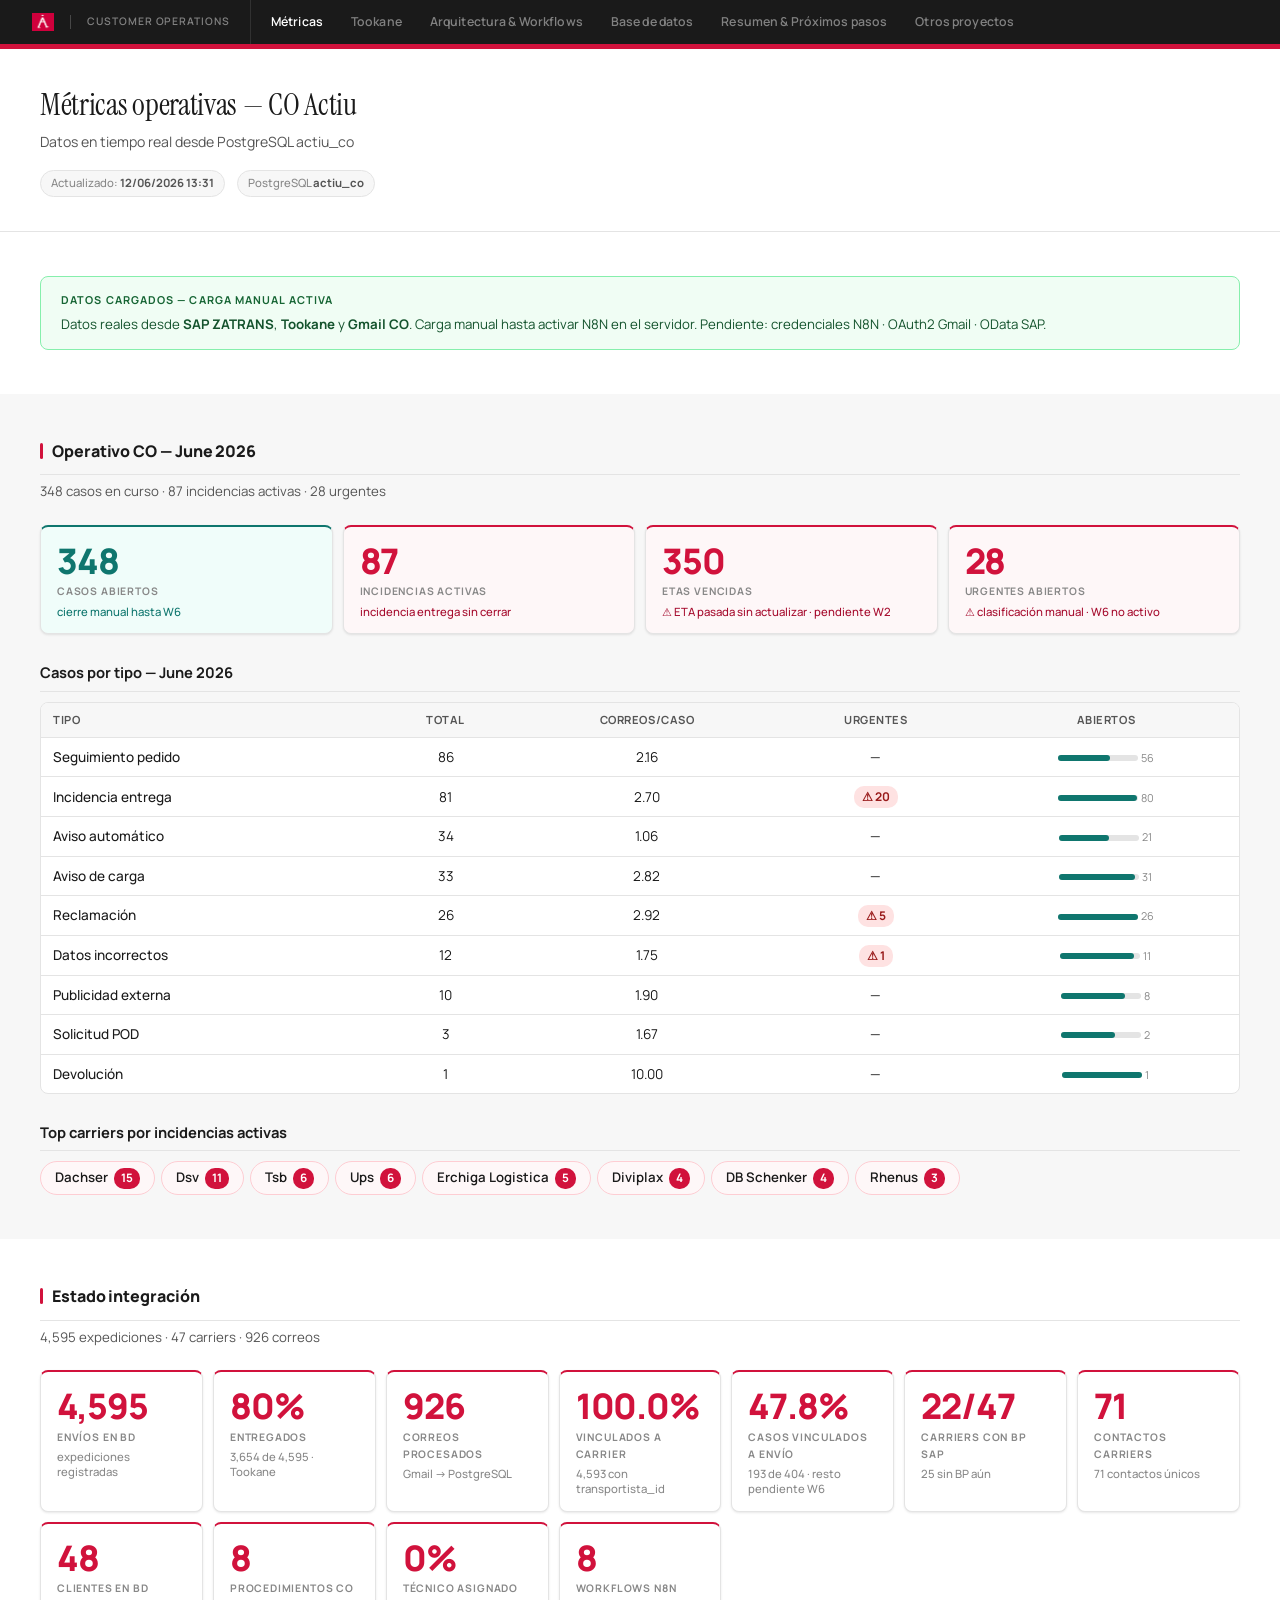
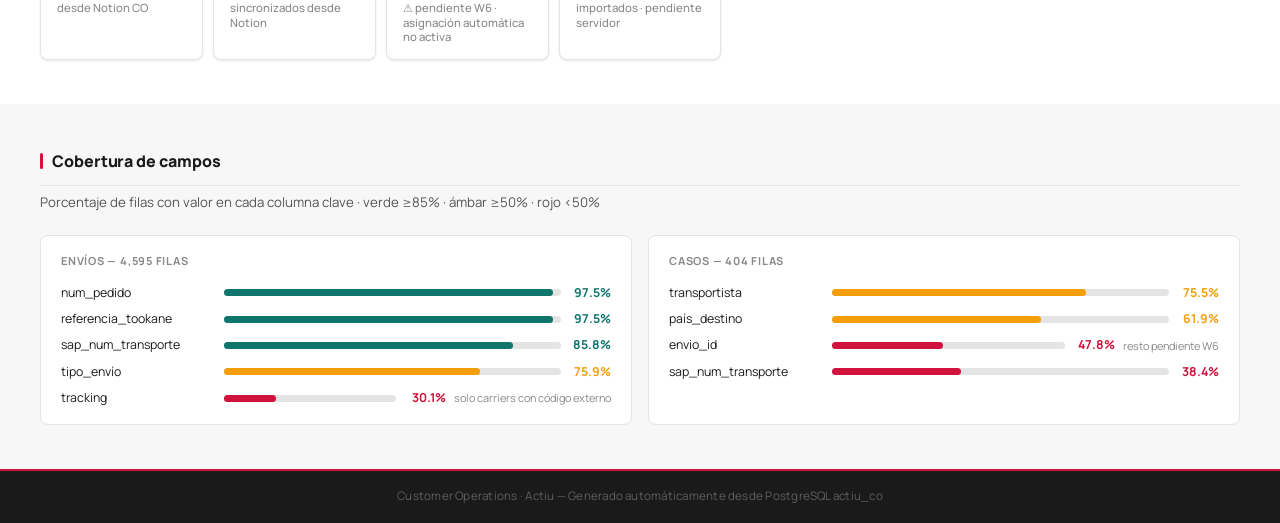
==== commit cd5aa881: "redesign: CSS utility classes, KPI valor rojo/teal, sec-h3, lft-card, info-box" ====
--- a/index.html
+++ b/index.html
@@ -18,7 +18,7 @@
     <h1>M&eacute;tricas operativas &mdash; CO Actiu</h1>
     <p>Datos en tiempo real desde PostgreSQL actiu_co</p>
     <div class="hero-meta">
-      <span class="hero-chip">Actualizado: <strong>12/06/2026 13:20</strong></span>
+      <span class="hero-chip">Actualizado: <strong>12/06/2026 13:31</strong></span>
       <span class="hero-chip">PostgreSQL <strong>actiu_co</strong></span>
     </div>
   </div>
@@ -55,5 +55,5 @@
 
 <footer>Customer Operations &middot; Actiu &mdash; Generado autom&aacute;ticamente desde PostgreSQL actiu_co</footer>
 
-<script>(function(){var _V="2026-06-12T13:20:59";setInterval(function(){fetch("version.json?_="+Date.now()).then(function(r){return r.json();}).then(function(d){if(d.ts!==_V)location.reload();}).catch(function(){});},300000);})();</script></body>
+<script>(function(){var _V="2026-06-12T13:31:20";setInterval(function(){fetch("version.json?_="+Date.now()).then(function(r){return r.json();}).then(function(d){if(d.ts!==_V)location.reload();}).catch(function(){});},300000);})();</script></body>
 </html>
--- a/style.css
+++ b/style.css
@@ -140,18 +140,22 @@
 .kpi-card:hover { transform: translateY(-1px); box-shadow: var(--shadow-md); }
 .kpi-card .kpi-value {
   font-size: 2.2rem; font-weight: 900;
-  color: var(--black); line-height: 1; letter-spacing: -.03em;
+  color: var(--brand); line-height: 1; letter-spacing: -.03em;
 }
 .kpi-card .kpi-label {
   font-size: .65rem; color: var(--gray3);
   font-weight: 700; letter-spacing: .08em; text-transform: uppercase;
   margin-top: 5px;
 }
-.kpi-card .kpi-sub { font-size: .71rem; color: var(--teal); margin-top: 4px; font-weight: 500; line-height: 1.3; }
+.kpi-card .kpi-sub { font-size: .71rem; color: var(--gray3); margin-top: 4px; font-weight: 500; line-height: 1.3; }
 
 /* KPI operativo con color de fondo */
 .kpi-card.alert  { border-top-color: var(--brand); background: #FEF7F8; }
 .kpi-card.ok     { border-top-color: var(--teal);  background: #F0FDFA; }
+.kpi-card.ok     .kpi-value { color: var(--teal); }
+.kpi-card.alert  .kpi-value { color: var(--brand); }
+.kpi-card.ok     .kpi-sub   { color: var(--teal); }
+.kpi-card.alert  .kpi-sub   { color: var(--brand-dk); }
 
 /* ── BADGES ──────────────────────────────────────────────────────── */
 .badge { display: inline-block; border-radius: 4px; padding: 2px 7px; font-size: .67rem; font-weight: 700; white-space: nowrap; letter-spacing: .02em; }
@@ -470,6 +474,37 @@
 .cov-pct   { min-width: 42px; font-size: .77rem; font-weight: 700; text-align: right; }
 .cov-nota  { font-size: .68rem; color: var(--gray3); }
 
+/* ── UTILITY COMPONENTS ──────────────────────────────────────────── */
+/* Info callout boxes */
+.info-box { border-radius: var(--radius); padding: 14px 20px; }
+.info-box-blue  { background: #EFF6FF; border: 1.5px solid #BFDBFE; }
+.info-box-green { background: #F0FDF4; border: 1.5px solid #86EFAC; }
+.info-box-amber { background: #FEF3C7; border: 1px solid #FDE68A; }
+.info-box .ib-tag { font-size: .72rem; font-weight: 700; text-transform: uppercase; letter-spacing: .1em; margin-bottom: 8px; }
+.info-box-blue  .ib-tag { color: #1D4ED8; }
+.info-box-green .ib-tag { color: #15803D; }
+.info-box-amber .ib-tag { color: #B45309; }
+
+/* Standard bordered card */
+.card-std { border: 1px solid var(--border); border-radius: 10px; overflow: hidden; }
+
+/* Dark card / table header */
+.dark-hdr { background: #1B2D4F; color: white; padding: 10px 16px; }
+.dark-hdr strong { font-size: .9rem; font-weight: 800; }
+
+/* Left-border card */
+.lft-card { border: 1px solid var(--border); border-radius: var(--radius); padding: 14px 16px; background: white; }
+
+/* Section sub-heading h3 */
+.sec-h3 { font-size: .95rem; font-weight: 800; color: #1B2D4F; margin: 20px 0 8px; }
+
+/* Vertical card stack */
+.cards-col { display: flex; flex-direction: column; gap: 10px; margin-bottom: 20px; }
+
+/* Workflow legend */
+.wf-legend { display: flex; gap: 18px; margin-top: 14px; font-size: .73rem; color: var(--text2); flex-wrap: wrap; }
+.wf-legend-dot { display: inline-block; width: 8px; height: 8px; border-radius: 50%; margin-right: 4px; vertical-align: middle; }
+
 /* ── RESPONSIVE ──────────────────────────────────────────────────── */
 @media (max-width: 640px) {
   .hero  { padding: 28px 18px 24px; }
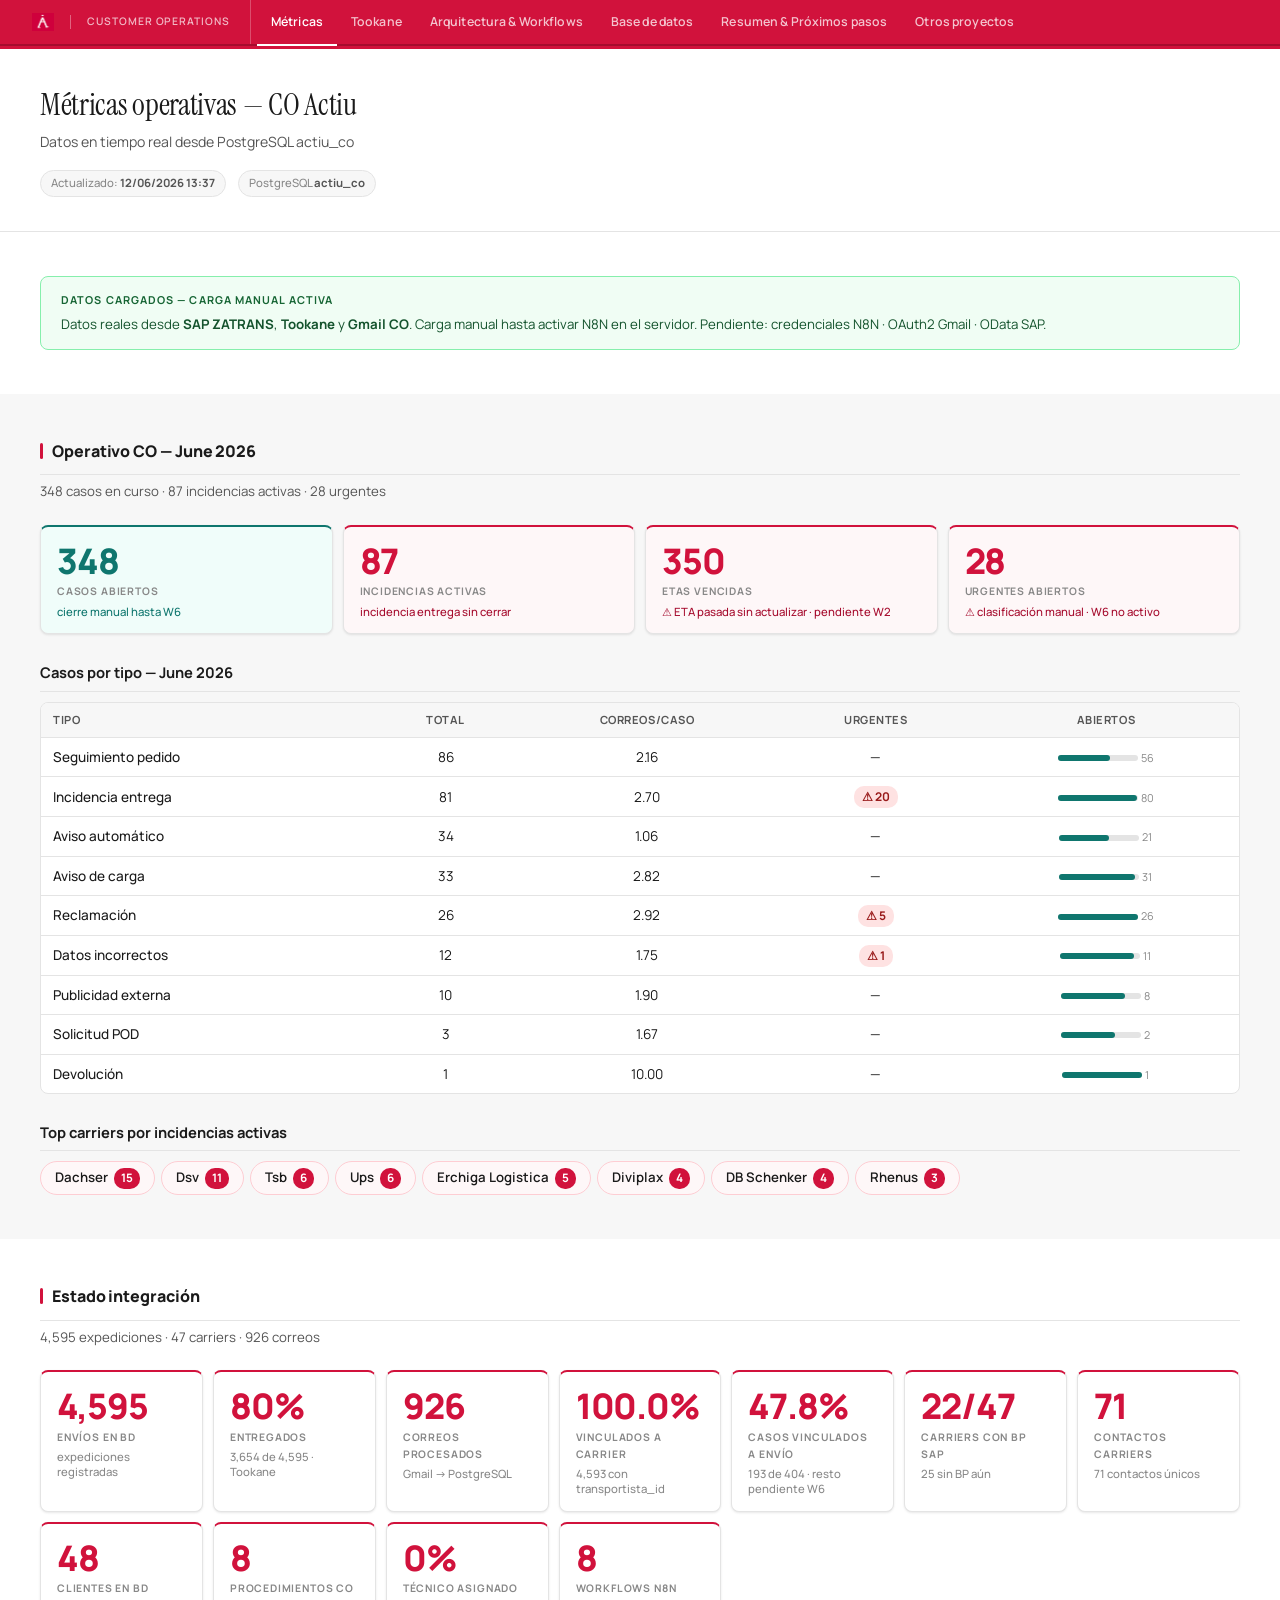
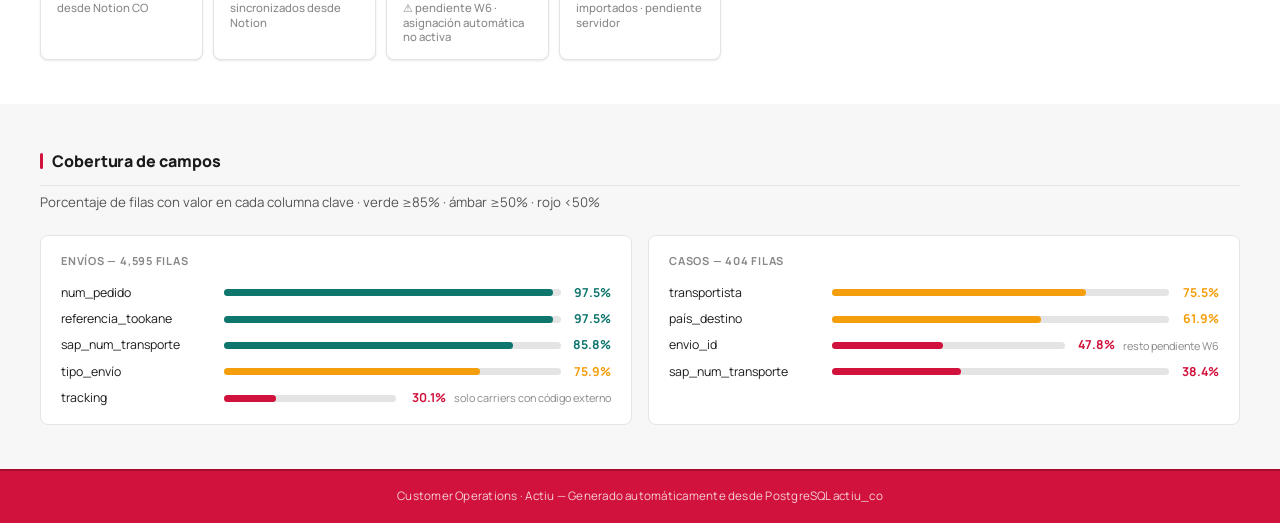
==== commit 60cda670: "nav/footer: rojo Actiu #D1123C, links blancos, borde brand-dk" ====
--- a/index.html
+++ b/index.html
@@ -11,14 +11,14 @@
 </head>
 <body>
 
-<nav><a href="index.html" class="nav-brand"><img src="actiu-logo.png" alt="Actiu" style="height:18px;width:auto;display:block;" /><span style="width:1px;height:14px;background:rgba(255,255,255,.2);margin:0 6px;"></span><span style="font-size:.65rem;font-weight:600;color:rgba(255,255,255,.45);text-transform:uppercase;letter-spacing:.09em;">Customer Operations</span></a><a href="index.html" class="nav-link active">M&eacute;tricas</a><a href="por-que-automatizar.html" class="nav-link">Tookane</a><a href="arquitectura.html" class="nav-link">Arquitectura &amp; Workflows</a><a href="base-de-datos.html" class="nav-link">Base de datos</a><a href="resumen.html" class="nav-link">Resumen &amp; Pr&oacute;ximos pasos</a><a href="otros-proyectos.html" class="nav-link">Otros proyectos</a></nav>
+<nav><a href="index.html" class="nav-brand"><img src="actiu-logo.png" alt="Actiu" style="height:18px;width:auto;display:block;" /><span style="width:1px;height:14px;background:rgba(255,255,255,.35);margin:0 6px;"></span><span style="font-size:.65rem;font-weight:600;color:rgba(255,255,255,.7);text-transform:uppercase;letter-spacing:.09em;">Customer Operations</span></a><a href="index.html" class="nav-link active">M&eacute;tricas</a><a href="por-que-automatizar.html" class="nav-link">Tookane</a><a href="arquitectura.html" class="nav-link">Arquitectura &amp; Workflows</a><a href="base-de-datos.html" class="nav-link">Base de datos</a><a href="resumen.html" class="nav-link">Resumen &amp; Pr&oacute;ximos pasos</a><a href="otros-proyectos.html" class="nav-link">Otros proyectos</a></nav>
 
 <div class="hero">
   <div class="hero-inner">
     <h1>M&eacute;tricas operativas &mdash; CO Actiu</h1>
     <p>Datos en tiempo real desde PostgreSQL actiu_co</p>
     <div class="hero-meta">
-      <span class="hero-chip">Actualizado: <strong>12/06/2026 13:31</strong></span>
+      <span class="hero-chip">Actualizado: <strong>12/06/2026 13:37</strong></span>
       <span class="hero-chip">PostgreSQL <strong>actiu_co</strong></span>
     </div>
   </div>
@@ -55,5 +55,5 @@
 
 <footer>Customer Operations &middot; Actiu &mdash; Generado autom&aacute;ticamente desde PostgreSQL actiu_co</footer>
 
-<script>(function(){var _V="2026-06-12T13:31:20";setInterval(function(){fetch("version.json?_="+Date.now()).then(function(r){return r.json();}).then(function(d){if(d.ts!==_V)location.reload();}).catch(function(){});},300000);})();</script></body>
+<script>(function(){var _V="2026-06-12T13:37:02";setInterval(function(){fetch("version.json?_="+Date.now()).then(function(r){return r.json();}).then(function(d){if(d.ts!==_V)location.reload();}).catch(function(){});},300000);})();</script></body>
 </html>
--- a/style.css
+++ b/style.css
@@ -42,16 +42,16 @@
 /* ── NAV ─────────────────────────────────────────────────────────── */
 nav {
   position: sticky; top: 0; z-index: 200;
-  background: var(--black);
+  background: var(--brand);
   padding: 0 32px;
   display: flex; align-items: stretch; gap: 0;
   flex-wrap: wrap;
-  border-bottom: 2px solid var(--brand);
+  border-bottom: 2px solid var(--brand-dk);
 }
 .nav-brand {
   display: flex; align-items: center; gap: 10px;
   padding: 13px 20px 13px 0; margin-right: 6px;
-  border-right: 1px solid rgba(255,255,255,.1);
+  border-right: 1px solid rgba(255,255,255,.25);
   white-space: nowrap;
   text-decoration: none;
 }
@@ -59,7 +59,7 @@
   color: white; font-weight: 800; font-size: .88rem; letter-spacing: .02em;
 }
 nav a.nav-link {
-  color: rgba(255,255,255,.45);
+  color: rgba(255,255,255,.75);
   text-decoration: none;
   padding: 0 14px;
   font-size: .77rem; font-weight: 600;
@@ -70,8 +70,8 @@
   margin-bottom: -2px;
   letter-spacing: .01em;
 }
-nav a.nav-link:hover  { color: white; background: rgba(255,255,255,.05); border-bottom-color: var(--brand); }
-nav a.nav-link.active { color: white; border-bottom-color: var(--brand); }
+nav a.nav-link:hover  { color: white; background: rgba(0,0,0,.1); border-bottom-color: white; }
+nav a.nav-link.active { color: white; border-bottom-color: white; }
 
 /* ── HERO — blanco Actiu ─────────────────────────────────────────── */
 .hero {
@@ -400,8 +400,8 @@
 
 /* ── FOOTER ──────────────────────────────────────────────────────── */
 footer {
-  background: var(--black); border-top: 2px solid var(--brand);
-  color: rgba(255,255,255,.3); text-align: center;
+  background: var(--brand); border-top: 2px solid var(--brand-dk);
+  color: rgba(255,255,255,.8); text-align: center;
   padding: 16px; font-size: .73rem; letter-spacing: .02em;
 }
 
